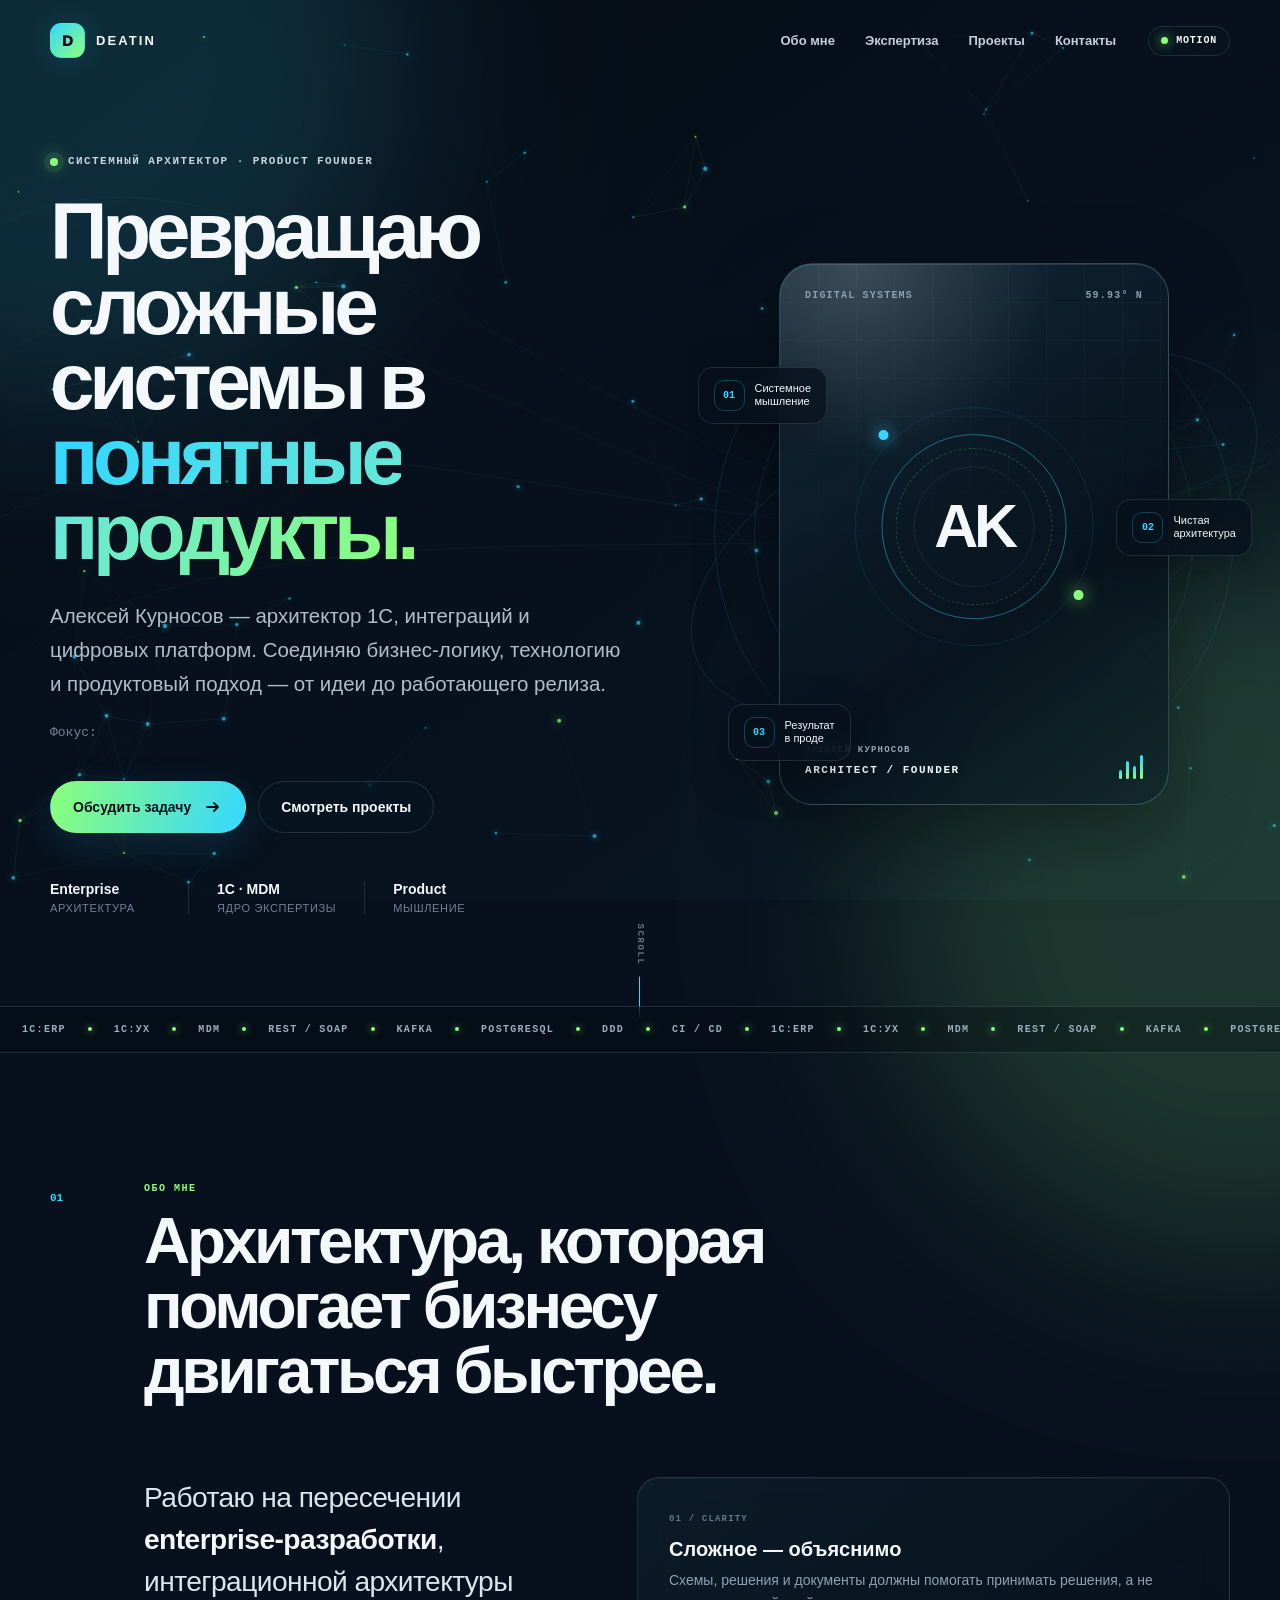
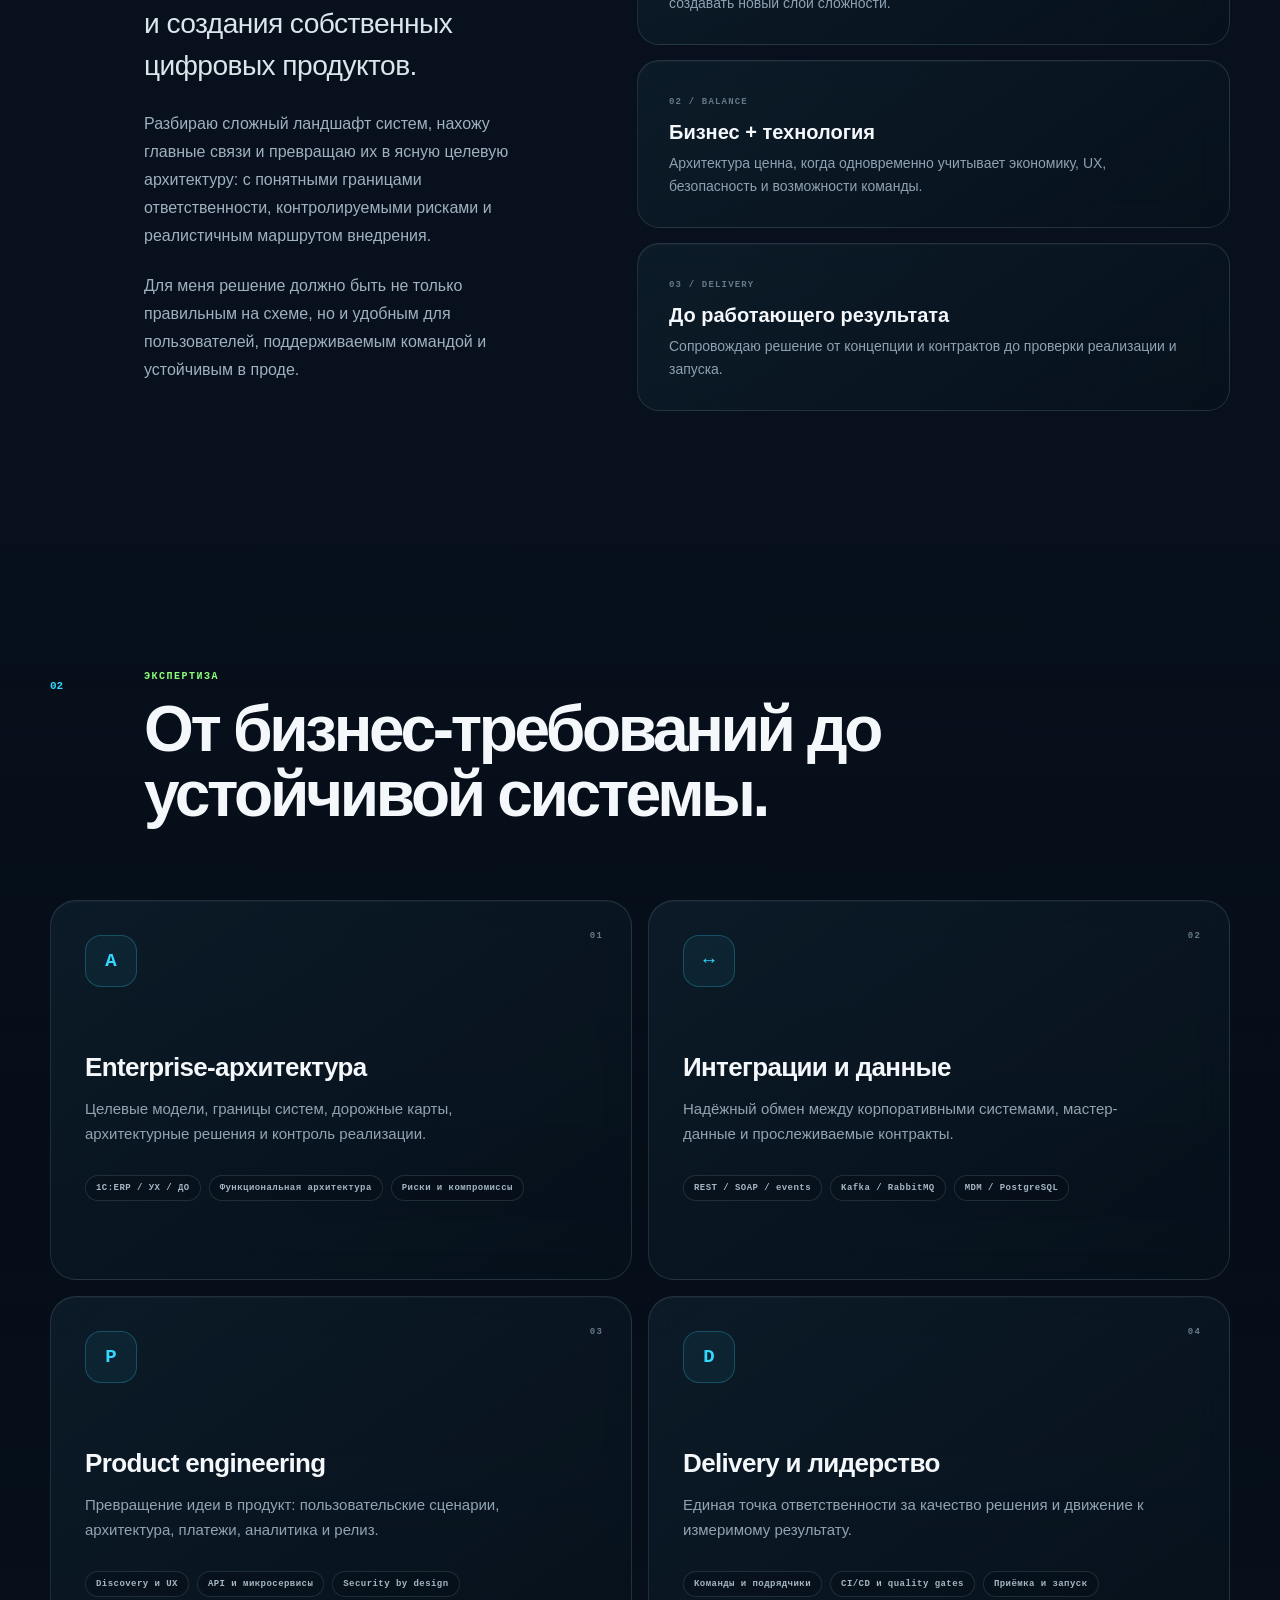
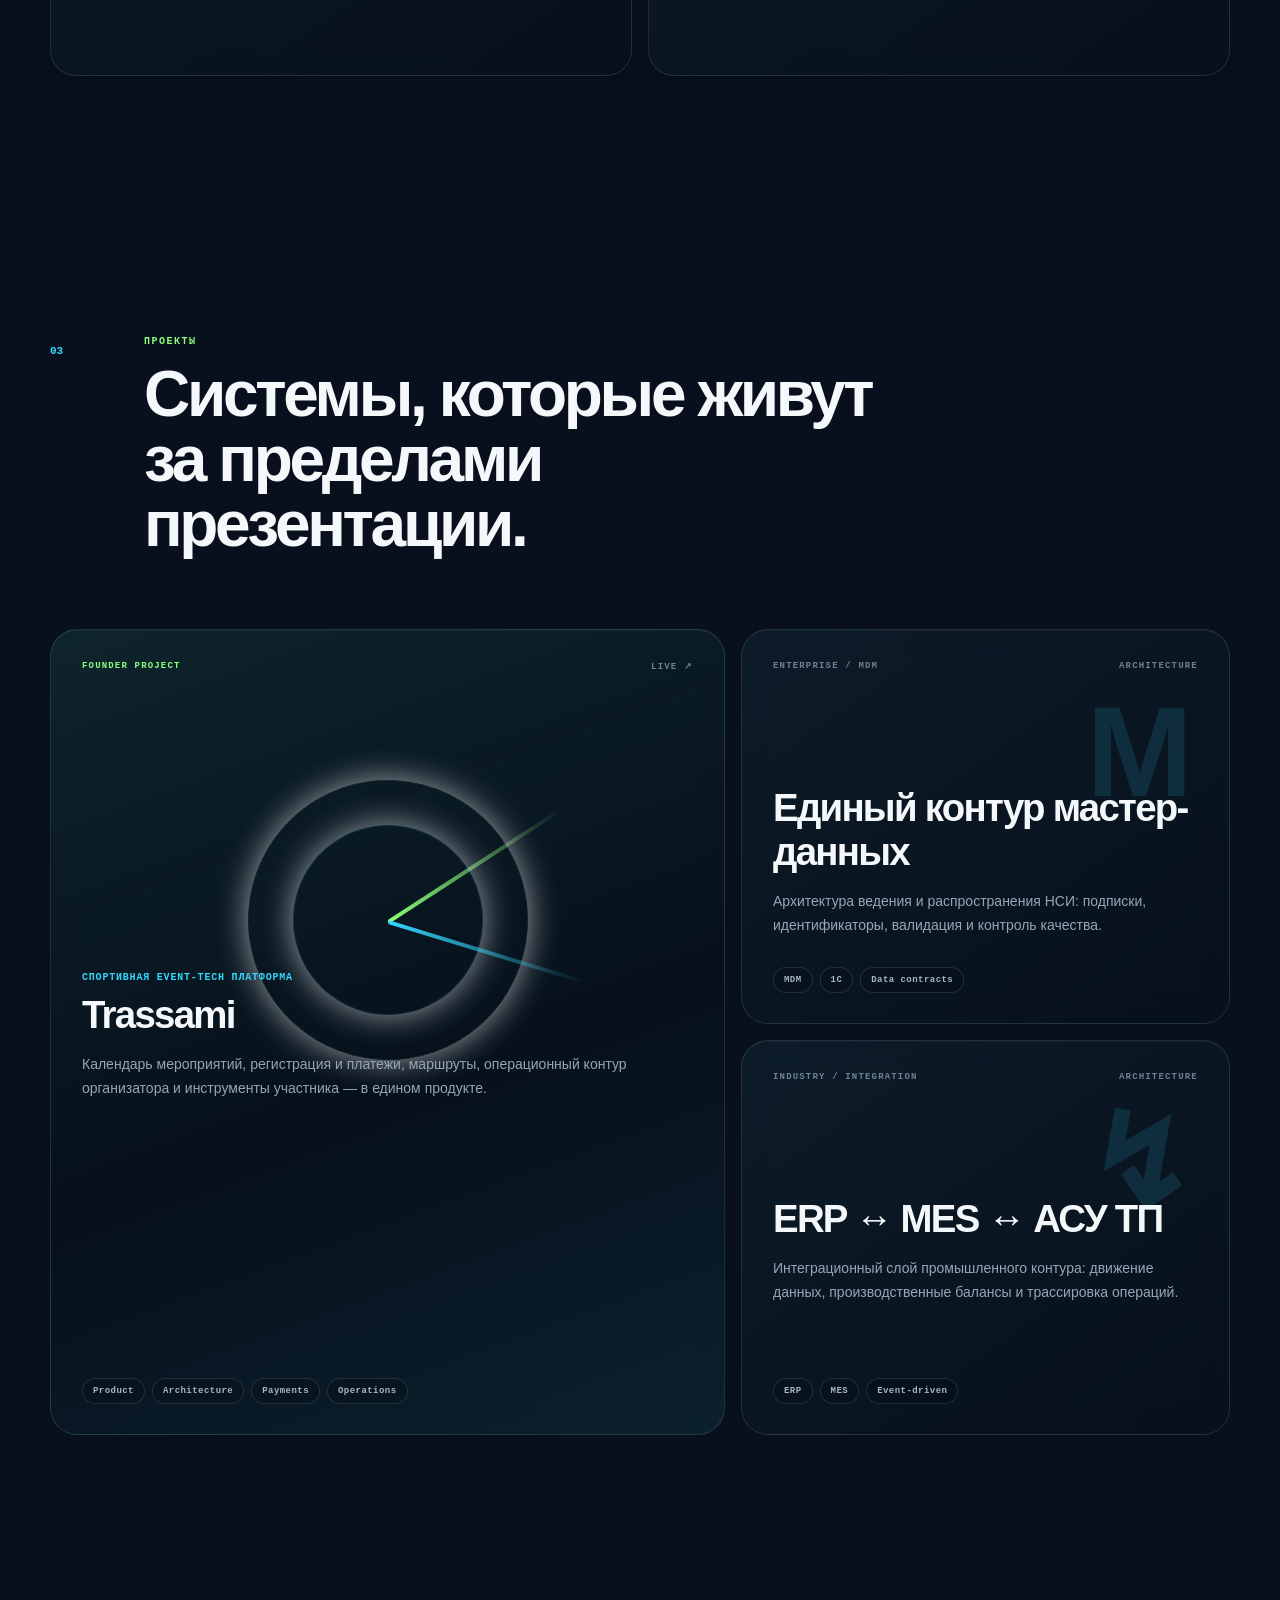
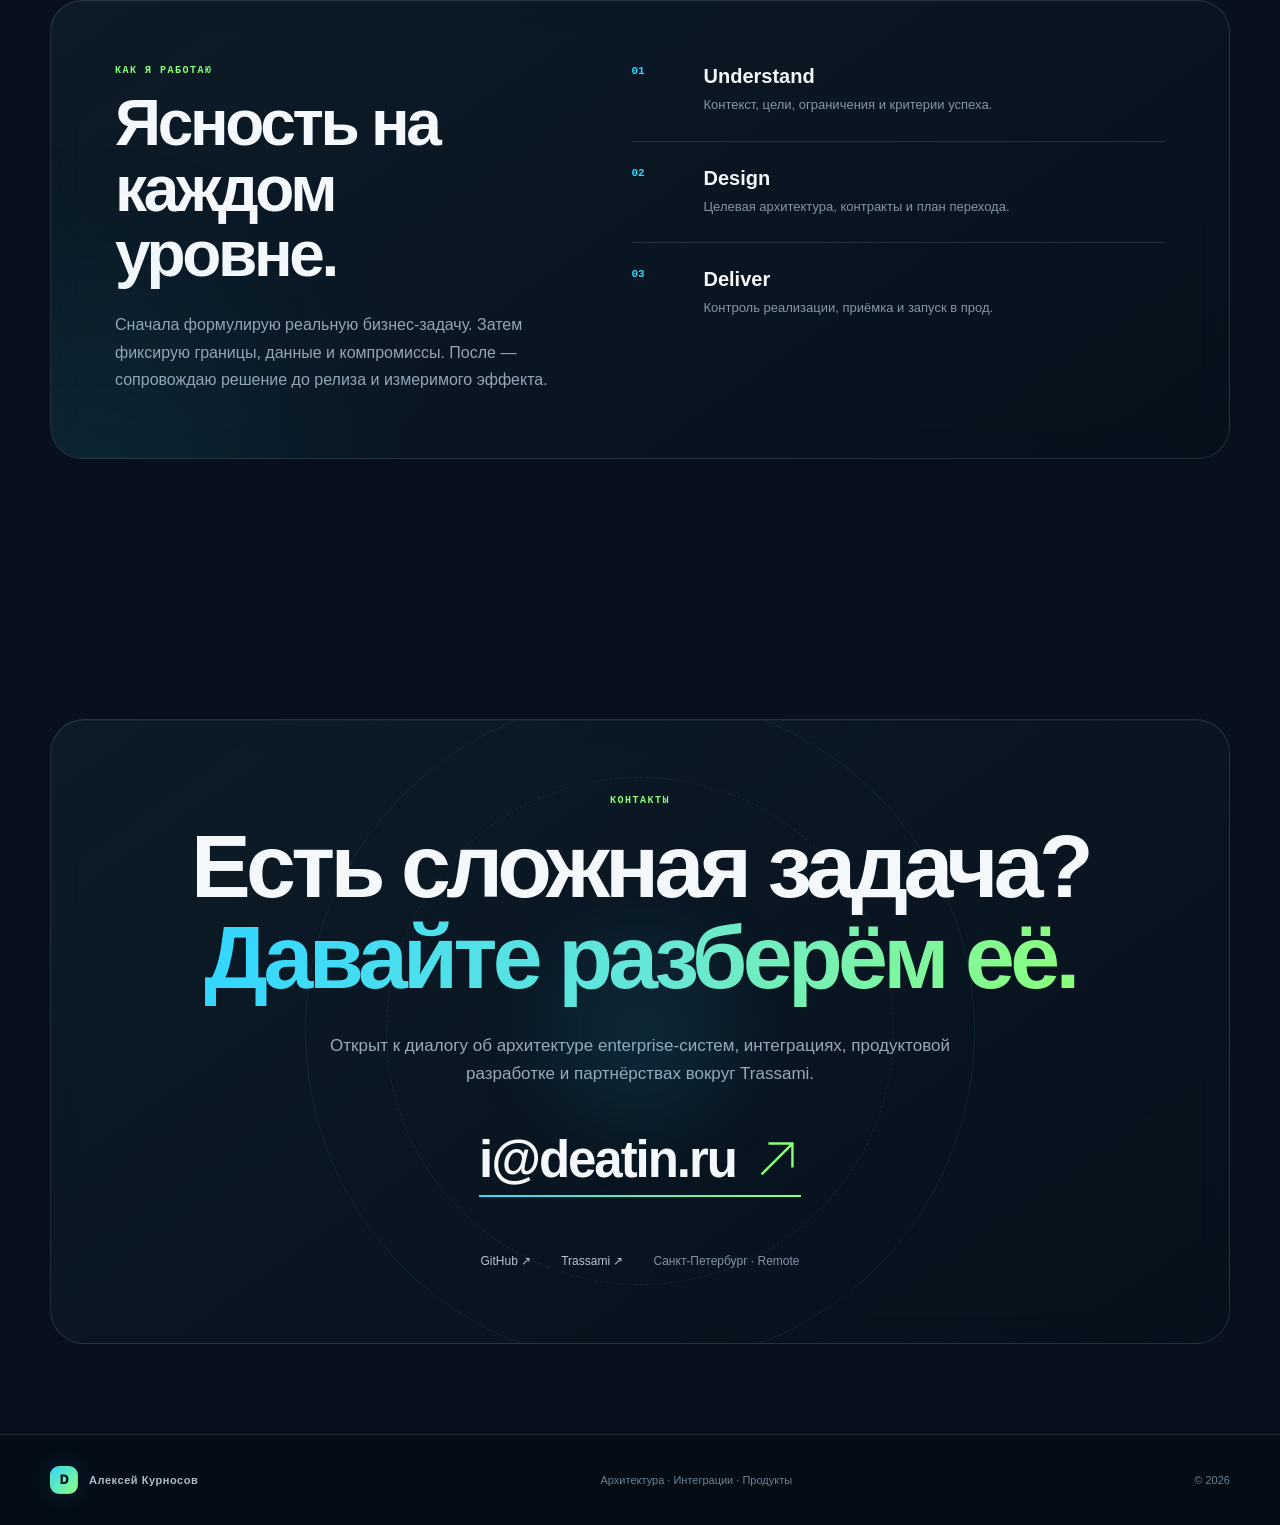
==== index.html @ 9f83833d "feat: launch animated neural portfolio site" ====
<!doctype html>
<html lang="ru">
<head>
  <meta charset="utf-8">
  <meta name="viewport" content="width=device-width,initial-scale=1,viewport-fit=cover">
  <meta name="theme-color" content="#07101c">
  <meta name="color-scheme" content="dark">
  <title>Алексей Курносов — архитектор цифровых продуктов</title>
  <meta name="description" content="Персональный сайт Алексея Курносова — архитектора 1С, интеграций и цифровых платформ, основателя Trassami.">
  <meta name="author" content="Алексей Курносов">
  <meta property="og:type" content="website">
  <meta property="og:locale" content="ru_RU">
  <meta property="og:title" content="Алексей Курносов — архитектор цифровых продуктов">
  <meta property="og:description" content="Проектирую enterprise-системы, интеграционные контуры и цифровые продукты.">
  <meta property="og:url" content="https://deatin.github.io/deatin/">
  <meta property="og:image" content="https://deatin.github.io/deatin/assets/og-card.svg">
  <meta name="twitter:card" content="summary_large_image">
  <meta name="twitter:title" content="Алексей Курносов — архитектор цифровых продуктов">
  <meta name="twitter:description" content="Архитектура · Интеграции · Продукты">
  <meta name="twitter:image" content="https://deatin.github.io/deatin/assets/og-card.svg">
  <link rel="canonical" href="https://deatin.github.io/deatin/">
  <link rel="icon" href="assets/favicon.svg" type="image/svg+xml">
  <link rel="manifest" href="site.webmanifest">
  <link rel="stylesheet" href="styles.css">
  <script src="script.js" defer></script>
</head>
<body>
  <a class="skip-link" href="#main">Перейти к содержимому</a>
  <canvas id="neural-canvas" aria-hidden="true"></canvas>
  <div class="aurora aurora-a" aria-hidden="true"></div>
  <div class="aurora aurora-b" aria-hidden="true"></div>
  <div class="noise" aria-hidden="true"></div>

  <header class="header" data-header>
    <div class="shell header-inner">
      <a class="logo" href="#top" aria-label="DEATIN — на главную">
        <span class="logo-mark">D</span><span>DEATIN</span>
      </a>
      <nav class="nav" data-nav aria-label="Основная навигация">
        <a href="#about">Обо мне</a>
        <a href="#expertise">Экспертиза</a>
        <a href="#projects">Проекты</a>
        <a href="#contact">Контакты</a>
      </nav>
      <div class="header-tools">
        <button class="motion-switch" type="button" data-motion aria-pressed="true" aria-label="Отключить анимацию">
          <i></i><span>motion</span>
        </button>
        <button class="menu" type="button" data-menu aria-expanded="false" aria-label="Открыть меню"><i></i><i></i></button>
      </div>
    </div>
  </header>

  <main id="main">
    <section class="hero" id="top">
      <div class="shell hero-grid">
        <div class="hero-copy">
          <p class="eyebrow reveal"><i></i>Системный архитектор · Product founder</p>
          <h1 class="reveal delay-1">Превращаю сложные системы в <span>понятные продукты.</span></h1>
          <p class="hero-text reveal delay-2">Алексей Курносов — архитектор 1С, интеграций и цифровых платформ. Соединяю бизнес-логику, технологию и продуктовый подход — от идеи до работающего релиза.</p>
          <p class="focus reveal delay-3"><span>Фокус:</span> <strong data-rotator>enterprise-архитектура</strong></p>
          <div class="hero-actions reveal delay-4">
            <a class="btn btn-primary magnetic" href="mailto:i@deatin.ru">Обсудить задачу <svg viewBox="0 0 20 20" aria-hidden="true"><path d="M4 10h11m-4-4 4 4-4 4"/></svg></a>
            <a class="btn btn-ghost" href="#projects">Смотреть проекты</a>
          </div>
          <dl class="hero-stats reveal delay-5">
            <div><dt>Enterprise</dt><dd>архитектура</dd></div>
            <div><dt>1С · MDM</dt><dd>ядро экспертизы</dd></div>
            <div><dt>Product</dt><dd>мышление</dd></div>
          </dl>
        </div>

        <div class="hero-art reveal delay-2" aria-label="Динамическая нейросетевая композиция">
          <div class="orbit orbit-one"></div><div class="orbit orbit-two"></div><div class="orbit orbit-three"></div>
          <div class="portrait-card tilt" data-tilt>
            <div class="card-shine"></div>
            <div class="card-top"><span>Digital systems</span><span>59.93° N</span></div>
            <div class="monogram"><i></i><b>AK</b></div>
            <div class="card-bottom"><div><small>Алексей Курносов</small><strong>ARCHITECT / FOUNDER</strong></div><div class="signal"><i></i><i></i><i></i><i></i></div></div>
          </div>
          <div class="chip chip-a"><b>01</b><span>Системное<br>мышление</span></div>
          <div class="chip chip-b"><b>02</b><span>Чистая<br>архитектура</span></div>
          <div class="chip chip-c"><b>03</b><span>Результат<br>в проде</span></div>
        </div>
      </div>
      <a class="scroll" href="#about" aria-label="Прокрутить вниз"><span>scroll</span><i></i></a>
    </section>

    <div class="marquee" aria-hidden="true"><div>
      <span>1С:ERP</span><i></i><span>1С:УХ</span><i></i><span>MDM</span><i></i><span>REST / SOAP</span><i></i><span>Kafka</span><i></i><span>PostgreSQL</span><i></i><span>DDD</span><i></i><span>CI / CD</span><i></i>
      <span>1С:ERP</span><i></i><span>1С:УХ</span><i></i><span>MDM</span><i></i><span>REST / SOAP</span><i></i><span>Kafka</span><i></i><span>PostgreSQL</span><i></i><span>DDD</span><i></i><span>CI / CD</span><i></i>
    </div></div>

    <section class="section" id="about">
      <div class="shell">
        <header class="section-head reveal"><span>01</span><div><p>Обо мне</p><h2>Архитектура, которая помогает бизнесу двигаться быстрее.</h2></div></header>
        <div class="about-grid">
          <div class="prose reveal">
            <p class="lead">Работаю на пересечении <strong>enterprise-разработки</strong>, интеграционной архитектуры и создания собственных цифровых продуктов.</p>
            <p>Разбираю сложный ландшафт систем, нахожу главные связи и превращаю их в ясную целевую архитектуру: с понятными границами ответственности, контролируемыми рисками и реалистичным маршрутом внедрения.</p>
            <p>Для меня решение должно быть не только правильным на схеме, но и удобным для пользователей, поддерживаемым командой и устойчивым в проде.</p>
          </div>
          <div class="principles">
            <article class="glass reveal tilt" data-tilt><span>01 / CLARITY</span><h3>Сложное — объяснимо</h3><p>Схемы, решения и документы должны помогать принимать решения, а не создавать новый слой сложности.</p></article>
            <article class="glass reveal delay-1 tilt" data-tilt><span>02 / BALANCE</span><h3>Бизнес + технология</h3><p>Архитектура ценна, когда одновременно учитывает экономику, UX, безопасность и возможности команды.</p></article>
            <article class="glass reveal delay-2 tilt" data-tilt><span>03 / DELIVERY</span><h3>До работающего результата</h3><p>Сопровождаю решение от концепции и контрактов до проверки реализации и запуска.</p></article>
          </div>
        </div>
      </div>
    </section>

    <section class="section expertise" id="expertise">
      <div class="shell">
        <header class="section-head reveal"><span>02</span><div><p>Экспертиза</p><h2>От бизнес-требований до устойчивой системы.</h2></div></header>
        <div class="expert-grid">
          <article class="expert-card reveal tilt" data-tilt><div class="expert-icon">A</div><span>01</span><h3>Enterprise-архитектура</h3><p>Целевые модели, границы систем, дорожные карты, архитектурные решения и контроль реализации.</p><ul><li>1С:ERP / УХ / ДО</li><li>Функциональная архитектура</li><li>Риски и компромиссы</li></ul></article>
          <article class="expert-card reveal delay-1 tilt" data-tilt><div class="expert-icon">↔</div><span>02</span><h3>Интеграции и данные</h3><p>Надёжный обмен между корпоративными системами, мастер-данные и прослеживаемые контракты.</p><ul><li>REST / SOAP / events</li><li>Kafka / RabbitMQ</li><li>MDM / PostgreSQL</li></ul></article>
          <article class="expert-card reveal delay-2 tilt" data-tilt><div class="expert-icon">P</div><span>03</span><h3>Product engineering</h3><p>Превращение идеи в продукт: пользовательские сценарии, архитектура, платежи, аналитика и релиз.</p><ul><li>Discovery и UX</li><li>API и микросервисы</li><li>Security by design</li></ul></article>
          <article class="expert-card reveal delay-3 tilt" data-tilt><div class="expert-icon">D</div><span>04</span><h3>Delivery и лидерство</h3><p>Единая точка ответственности за качество решения и движение к измеримому результату.</p><ul><li>Команды и подрядчики</li><li>CI/CD и quality gates</li><li>Приёмка и запуск</li></ul></article>
        </div>
      </div>
    </section>

    <section class="section" id="projects">
      <div class="shell">
        <header class="section-head reveal"><span>03</span><div><p>Проекты</p><h2>Системы, которые живут за пределами презентации.</h2></div></header>
        <div class="projects-grid">
          <a class="project project-main reveal tilt" data-tilt href="https://trassami.ru/" target="_blank" rel="noopener noreferrer">
            <div class="project-meta"><span>FOUNDER PROJECT</span><span>LIVE ↗</span></div>
            <div class="trassami-mark"><i></i><i></i></div>
            <div class="project-copy"><p>Спортивная event-tech платформа</p><h3>Trassami</h3><p>Календарь мероприятий, регистрация и платежи, маршруты, операционный контур организатора и инструменты участника — в едином продукте.</p></div>
            <div class="tags"><span>Product</span><span>Architecture</span><span>Payments</span><span>Operations</span></div>
          </a>
          <article class="project reveal delay-1 tilt" data-tilt>
            <div class="project-meta"><span>ENTERPRISE / MDM</span><span>ARCHITECTURE</span></div>
            <div class="project-letter">M</div>
            <div class="project-copy"><h3>Единый контур мастер-данных</h3><p>Архитектура ведения и распространения НСИ: подписки, идентификаторы, валидация и контроль качества.</p></div>
            <div class="tags"><span>MDM</span><span>1С</span><span>Data contracts</span></div>
          </article>
          <article class="project reveal delay-2 tilt" data-tilt>
            <div class="project-meta"><span>INDUSTRY / INTEGRATION</span><span>ARCHITECTURE</span></div>
            <div class="project-letter">↯</div>
            <div class="project-copy"><h3>ERP ↔ MES ↔ АСУ ТП</h3><p>Интеграционный слой промышленного контура: движение данных, производственные балансы и трассировка операций.</p></div>
            <div class="tags"><span>ERP</span><span>MES</span><span>Event-driven</span></div>
          </article>
        </div>
      </div>
    </section>

    <section class="section process">
      <div class="shell process-panel reveal">
        <div><p class="mini-title">Как я работаю</p><h2>Ясность на каждом уровне.</h2><p>Сначала формулирую реальную бизнес-задачу. Затем фиксирую границы, данные и компромиссы. После — сопровождаю решение до релиза и измеримого эффекта.</p></div>
        <ol>
          <li><span>01</span><div><strong>Understand</strong><p>Контекст, цели, ограничения и критерии успеха.</p></div></li>
          <li><span>02</span><div><strong>Design</strong><p>Целевая архитектура, контракты и план перехода.</p></div></li>
          <li><span>03</span><div><strong>Deliver</strong><p>Контроль реализации, приёмка и запуск в прод.</p></div></li>
        </ol>
      </div>
    </section>

    <section class="section contact" id="contact">
      <div class="shell contact-panel reveal">
        <div class="contact-orb"></div>
        <p class="mini-title">Контакты</p>
        <h2>Есть сложная задача?<br><span>Давайте разберём её.</span></h2>
        <p>Открыт к диалогу об архитектуре enterprise-систем, интеграциях, продуктовой разработке и партнёрствах вокруг Trassami.</p>
        <a class="email magnetic" href="mailto:i@deatin.ru">i@deatin.ru <svg viewBox="0 0 28 28" aria-hidden="true"><path d="M5 23 23 5M9 5h14v14"/></svg></a>
        <div class="contact-links"><a href="https://github.com/DEATIN" target="_blank" rel="noopener noreferrer">GitHub ↗</a><a href="https://trassami.ru/" target="_blank" rel="noopener noreferrer">Trassami ↗</a><span>Санкт-Петербург · Remote</span></div>
      </div>
    </section>
  </main>

  <footer><div class="shell footer-inner"><a class="logo" href="#top"><span class="logo-mark">D</span><span>Алексей Курносов</span></a><p>Архитектура · Интеграции · Продукты</p><p>© <span data-year></span></p></div></footer>
  <noscript><div class="noscript">Сайт доступен без JavaScript, но генеративный фон и интерактивные эффекты отключены.</div></noscript>
</body>
</html>
---- styles.css ----
@charset "UTF-8";

:root{
  --bg:#07101c;
  --bg-deep:#040a11;
  --surface:rgba(13,27,39,.72);
  --surface-strong:rgba(13,27,39,.9);
  --line:rgba(196,235,245,.13);
  --line-strong:rgba(196,235,245,.23);
  --text:#f5f8fb;
  --muted:#9aaabd;
  --cyan:#35d7ff;
  --green:#8cff7a;
  --header-h:82px;
  --radius:28px;
  --shadow:0 28px 80px rgba(0,0,0,.36);
  --ease:cubic-bezier(.2,.75,.25,1);
}

*{box-sizing:border-box}
html{scroll-behavior:smooth;scroll-padding-top:100px}
body{
  margin:0;
  min-width:320px;
  overflow-x:hidden;
  color:var(--text);
  background:var(--bg);
  font-family:Inter,Manrope,"Segoe UI",Roboto,Helvetica,Arial,sans-serif;
  -webkit-font-smoothing:antialiased;
  text-rendering:optimizeLegibility;
}
a{color:inherit}
button,input,textarea{font:inherit}
button{color:inherit}
::selection{color:var(--bg);background:var(--green)}
.shell{width:min(1180px,calc(100% - 48px));margin-inline:auto}
.skip-link{position:fixed;z-index:1000;left:16px;top:12px;padding:12px 16px;border-radius:12px;color:var(--bg);background:var(--green);font-weight:800;text-decoration:none;transform:translateY(-150%);transition:transform .2s}
.skip-link:focus{transform:none}

#neural-canvas{position:fixed;inset:0;z-index:-5;width:100%;height:100%;pointer-events:none;background:linear-gradient(145deg,#040a11 0%,#07101c 46%,#091723 100%)}
.aurora{position:fixed;z-index:-4;width:56vw;height:56vw;border-radius:50%;filter:blur(92px);opacity:.16;pointer-events:none;mix-blend-mode:screen;animation:aurora 14s var(--ease) infinite alternate}
.aurora-a{left:-24vw;top:-24vw;background:var(--cyan)}
.aurora-b{right:-25vw;bottom:-28vw;background:var(--green);animation-delay:-6s}
.noise{position:fixed;inset:0;z-index:-3;pointer-events:none;opacity:.035;background-image:repeating-linear-gradient(0deg,transparent 0 2px,rgba(255,255,255,.25) 3px),repeating-linear-gradient(90deg,transparent 0 4px,rgba(255,255,255,.12) 5px);background-size:7px 7px;mix-blend-mode:overlay}

.header{position:fixed;z-index:100;inset:0 0 auto;height:var(--header-h);border-bottom:1px solid transparent;transition:background .35s,border-color .35s,backdrop-filter .35s}
.header.scrolled{background:rgba(4,10,17,.76);border-color:var(--line);backdrop-filter:blur(18px)}
.header-inner{height:100%;display:flex;align-items:center;justify-content:space-between;gap:32px}
.logo{display:inline-flex;align-items:center;gap:11px;font-size:13px;font-weight:850;letter-spacing:.16em;text-decoration:none}
.logo-mark{display:grid;width:35px;height:35px;border:1px solid rgba(53,215,255,.38);border-radius:11px;place-items:center;color:var(--bg);background:linear-gradient(135deg,var(--cyan),var(--green));font-size:15px;font-weight:950;letter-spacing:0;box-shadow:0 0 30px rgba(53,215,255,.15)}
.nav{display:flex;align-items:center;gap:30px;margin-left:auto}
.nav a{position:relative;color:#c3cfdb;font-size:13px;font-weight:650;text-decoration:none;transition:color .25s}
.nav a::after{content:"";position:absolute;left:0;right:100%;bottom:-8px;height:1px;background:linear-gradient(90deg,var(--cyan),var(--green));transition:right .3s var(--ease)}
.nav a:hover,.nav a:focus-visible{color:var(--text)}
.nav a:hover::after,.nav a:focus-visible::after{right:0}
.header-tools{display:flex;align-items:center;gap:12px}
.motion-switch{display:flex;align-items:center;gap:8px;padding:9px 12px;border:1px solid var(--line);border-radius:999px;background:rgba(9,21,31,.55);cursor:pointer;font:600 10px/1 ui-monospace,SFMono-Regular,Consolas,monospace;letter-spacing:.08em;text-transform:uppercase;transition:border-color .25s,background .25s}
.motion-switch i{width:7px;height:7px;border-radius:50%;background:var(--green);box-shadow:0 0 12px var(--green);transition:.25s}
.motion-switch[aria-pressed="false"] i{background:#687788;box-shadow:none}
.motion-switch:hover{border-color:var(--line-strong);background:rgba(16,34,47,.8)}
.menu{display:none;width:42px;height:42px;padding:0;border:1px solid var(--line);border-radius:13px;background:rgba(9,21,31,.55);cursor:pointer}
.menu i{display:block;width:17px;height:1px;margin:5px auto;background:var(--text);transition:transform .25s,opacity .25s}
.menu[aria-expanded="true"] i:first-child{transform:translateY(3px) rotate(45deg)}
.menu[aria-expanded="true"] i:last-child{transform:translateY(-3px) rotate(-45deg)}

.hero{position:relative;display:grid;min-height:100svh;padding:calc(var(--header-h) + 72px) 0 92px;align-items:center}
.hero-grid{display:grid;grid-template-columns:minmax(0,1.06fr) minmax(390px,.94fr);gap:clamp(44px,7vw,110px);align-items:center}
.eyebrow,.mini-title{display:flex;align-items:center;gap:10px;margin:0 0 24px;color:#c8d5df;font:700 11px/1.4 ui-monospace,SFMono-Regular,Consolas,monospace;letter-spacing:.13em;text-transform:uppercase}
.eyebrow i{width:8px;height:8px;border-radius:50%;background:var(--green);box-shadow:0 0 0 6px rgba(140,255,122,.08),0 0 18px var(--green);animation:pulse 2.4s ease-in-out infinite}
.hero h1{max-width:790px;margin:0;font-size:clamp(52px,6.25vw,92px);font-weight:850;line-height:.94;letter-spacing:-.065em}
.hero h1 span,.contact h2 span{color:transparent;background:linear-gradient(105deg,var(--cyan) 5%,#69e8d5 52%,var(--green));background-clip:text;-webkit-background-clip:text}
.hero-text{max-width:690px;margin:30px 0 0;color:#afbdc9;font-size:clamp(17px,1.6vw,21px);line-height:1.65}
.focus{display:flex;gap:8px;min-height:24px;margin:22px 0 0;color:var(--green);font:700 13px/1.6 ui-monospace,SFMono-Regular,Consolas,monospace}
.focus span{color:#718293;font-weight:500}
.hero-actions{display:flex;flex-wrap:wrap;gap:12px;margin-top:34px}
.btn{display:inline-flex;min-height:52px;padding:0 22px;border:1px solid transparent;border-radius:999px;align-items:center;justify-content:center;gap:12px;font-size:14px;font-weight:800;text-decoration:none;transition:transform .25s var(--ease),box-shadow .25s,border-color .25s,background .25s}
.btn svg{width:20px;fill:none;stroke:currentColor;stroke-width:1.8;stroke-linecap:round;stroke-linejoin:round}
.btn-primary{color:var(--bg);background:linear-gradient(105deg,var(--green),var(--cyan));box-shadow:0 12px 38px rgba(53,215,255,.13)}
.btn-primary:hover{box-shadow:0 16px 50px rgba(53,215,255,.24);transform:translateY(-2px)}
.btn-ghost{border-color:var(--line);background:rgba(10,23,34,.45);backdrop-filter:blur(12px)}
.btn-ghost:hover{border-color:var(--line-strong);background:rgba(18,38,51,.72);transform:translateY(-2px)}
.hero-stats{display:flex;gap:0;margin:48px 0 0;padding:0}
.hero-stats div{min-width:138px;padding-right:28px}
.hero-stats div+div{padding-left:28px;border-left:1px solid var(--line)}
.hero-stats dt{font-size:14px;font-weight:800}
.hero-stats dd{margin:5px 0 0;color:#718293;font-size:11px;letter-spacing:.06em;text-transform:uppercase}

.hero-art{position:relative;min-height:570px;display:grid;place-items:center;perspective:1100px}
.portrait-card{position:relative;z-index:5;width:min(390px,82vw);aspect-ratio:.72;padding:25px;border:1px solid rgba(185,235,245,.21);border-radius:34px;overflow:hidden;background:linear-gradient(145deg,rgba(21,45,60,.82),rgba(7,17,28,.83) 64%,rgba(15,37,43,.82));box-shadow:var(--shadow),inset 0 1px rgba(255,255,255,.08);backdrop-filter:blur(17px);transform-style:preserve-3d}
.portrait-card::before{content:"";position:absolute;inset:-1px;border-radius:inherit;background:linear-gradient(130deg,rgba(53,215,255,.34),transparent 27%,transparent 69%,rgba(140,255,122,.25));mask:linear-gradient(#000 0 0) content-box,linear-gradient(#000 0 0);mask-composite:exclude;padding:1px;pointer-events:none}
.portrait-card::after{content:"";position:absolute;inset:0;background:linear-gradient(rgba(255,255,255,.03) 1px,transparent 1px),linear-gradient(90deg,rgba(255,255,255,.03) 1px,transparent 1px);background-size:38px 38px;mask-image:linear-gradient(to bottom,black,transparent 74%);pointer-events:none}
.card-shine{position:absolute;z-index:1;inset:-50%;background:radial-gradient(circle at var(--shine-x,35%) var(--shine-y,25%),rgba(255,255,255,.18),transparent 21%);pointer-events:none}
.card-top,.card-bottom{position:relative;z-index:2;display:flex;justify-content:space-between;align-items:flex-start;color:#8ea0b1;font:600 10px/1.4 ui-monospace,SFMono-Regular,Consolas,monospace;letter-spacing:.12em;text-transform:uppercase;transform:translateZ(24px)}
.monogram{position:absolute;z-index:3;inset:50% auto auto 50%;width:185px;height:185px;display:grid;border:1px solid rgba(53,215,255,.44);border-radius:50%;place-items:center;transform:translate(-50%,-54%) translateZ(55px)}
.monogram::before,.monogram::after{content:"";position:absolute;border-radius:50%}
.monogram::before{inset:13px;border:1px dashed rgba(140,255,122,.23);animation:spin 18s linear infinite}
.monogram::after{inset:31px;border:1px solid rgba(255,255,255,.08)}
.monogram i{position:absolute;inset:-28px;border:1px solid rgba(53,215,255,.11);border-radius:50%;animation:spin 23s linear infinite reverse}
.monogram i::before,.monogram i::after{content:"";position:absolute;width:10px;height:10px;border-radius:50%}
.monogram i::before{left:23px;top:22px;background:var(--cyan);box-shadow:0 0 16px var(--cyan)}
.monogram i::after{right:9px;bottom:45px;background:var(--green);box-shadow:0 0 18px var(--green)}
.monogram b{font-size:61px;letter-spacing:-.07em}
.card-bottom{position:absolute;left:25px;right:25px;bottom:25px;align-items:flex-end}
.card-bottom small{display:block;margin-bottom:7px;color:#9aabba;font-size:9px}
.card-bottom strong{color:var(--text);font-size:11px;letter-spacing:.14em}
.signal{height:28px;display:flex;align-items:flex-end;gap:4px}
.signal i{display:block;width:3px;border-radius:99px;background:linear-gradient(var(--cyan),var(--green));animation:signal 1.4s ease-in-out infinite alternate}
.signal i:nth-child(1){height:9px}.signal i:nth-child(2){height:18px;animation-delay:-.4s}.signal i:nth-child(3){height:13px;animation-delay:-.9s}.signal i:nth-child(4){height:24px;animation-delay:-.2s}
.orbit{position:absolute;border:1px solid rgba(104,225,245,.11);border-radius:50%;animation:spin 28s linear infinite;pointer-events:none}
.orbit::after{content:"";position:absolute;width:7px;height:7px;border-radius:50%;background:var(--cyan);box-shadow:0 0 16px var(--cyan)}
.orbit-one{width:520px;height:520px}.orbit-one::after{left:35px;top:115px}
.orbit-two{width:440px;height:440px;animation-direction:reverse;animation-duration:20s}.orbit-two::after{right:38px;bottom:94px;background:var(--green);box-shadow:0 0 16px var(--green)}
.orbit-three{width:610px;height:290px;transform:rotate(-25deg);animation-duration:35s}.orbit-three::after{right:82px;top:18px}
.chip{position:absolute;z-index:7;display:flex;padding:12px 15px;border:1px solid var(--line);border-radius:15px;align-items:center;gap:10px;background:rgba(7,17,28,.74);box-shadow:0 16px 45px rgba(0,0,0,.23);backdrop-filter:blur(14px);font-size:11px;line-height:1.25;animation:float 5s ease-in-out infinite}
.chip b{display:grid;width:31px;height:31px;border:1px solid rgba(53,215,255,.25);border-radius:10px;place-items:center;color:var(--cyan);font:700 10px ui-monospace,SFMono-Regular,Consolas,monospace}
.chip-a{left:-20px;top:118px}.chip-b{right:-22px;top:250px;animation-delay:-1.8s}.chip-c{left:10px;bottom:58px;animation-delay:-3.1s}
.scroll{position:absolute;left:50%;bottom:30px;display:flex;align-items:center;gap:11px;color:#657787;font:600 9px ui-monospace,SFMono-Regular,Consolas,monospace;letter-spacing:.18em;text-decoration:none;text-transform:uppercase;transform:translateX(-50%) rotate(90deg);transform-origin:center}
.scroll i{position:relative;width:42px;height:1px;background:var(--line-strong);overflow:hidden}
.scroll i::after{content:"";position:absolute;inset:0;background:var(--cyan);animation:scrollLine 2s ease-in-out infinite}

.marquee{overflow:hidden;border-block:1px solid var(--line);background:rgba(4,10,17,.32);backdrop-filter:blur(10px)}
.marquee>div{display:flex;width:max-content;align-items:center;padding:17px 0;animation:marquee 28s linear infinite}
.marquee span{padding:0 22px;color:#9caebe;font:600 10px ui-monospace,SFMono-Regular,Consolas,monospace;letter-spacing:.13em;text-transform:uppercase}
.marquee i{width:4px;height:4px;border-radius:50%;background:var(--green);box-shadow:0 0 9px var(--green)}

.section{padding:130px 0}
.section-head{display:grid;grid-template-columns:70px minmax(0,790px);gap:24px;margin-bottom:72px;align-items:start}
.section-head>span{padding-top:9px;color:var(--cyan);font:700 11px ui-monospace,SFMono-Regular,Consolas,monospace}
.section-head p,.mini-title{margin:0 0 15px;color:var(--green);font:700 10px ui-monospace,SFMono-Regular,Consolas,monospace;letter-spacing:.15em;text-transform:uppercase}
.section-head h2,.process h2,.contact h2{margin:0;font-size:clamp(38px,5vw,70px);font-weight:800;line-height:1.02;letter-spacing:-.052em}
.about-grid{display:grid;grid-template-columns:minmax(0,.9fr) minmax(420px,1.1fr);gap:clamp(48px,8vw,110px);align-items:start}
.prose{padding-left:94px}
.prose p{margin:0 0 22px;color:#9fb0bf;font-size:16px;line-height:1.75}
.prose .lead{color:#dbe5ec;font-size:clamp(21px,2.2vw,29px);line-height:1.5;letter-spacing:-.02em}
.prose strong{color:var(--text)}
.principles{display:grid;gap:15px}
.glass,.expert-card,.project,.process-panel,.contact-panel{position:relative;border:1px solid var(--line);background:linear-gradient(145deg,rgba(15,33,46,.7),rgba(7,17,28,.61));box-shadow:inset 0 1px rgba(255,255,255,.035);backdrop-filter:blur(16px)}
.glass{padding:29px 31px;border-radius:22px;overflow:hidden}
.glass::after,.expert-card::after{content:"";position:absolute;inset:auto -20% -80% 45%;height:170%;background:radial-gradient(circle,rgba(53,215,255,.1),transparent 62%);opacity:0;transition:opacity .4s}
.glass:hover::after,.expert-card:hover::after{opacity:1}
.glass>span,.expert-card>span{color:#667988;font:600 9px ui-monospace,SFMono-Regular,Consolas,monospace;letter-spacing:.13em}
.glass h3{margin:13px 0 8px;font-size:20px}
.glass p{margin:0;color:#8fa1b2;font-size:14px;line-height:1.65}

.expertise{position:relative;background:linear-gradient(180deg,transparent,rgba(4,10,17,.34),transparent)}
.expert-grid{display:grid;grid-template-columns:repeat(2,minmax(0,1fr));gap:16px}
.expert-card{min-height:380px;padding:34px;border-radius:26px;overflow:hidden;transition:border-color .3s,background .3s,transform .25s}
.expert-card:hover{border-color:rgba(53,215,255,.27);background:linear-gradient(145deg,rgba(20,44,58,.83),rgba(7,17,28,.7))}
.expert-card>span{position:absolute;right:28px;top:30px}
.expert-icon{display:grid;width:52px;height:52px;margin-bottom:65px;border:1px solid rgba(53,215,255,.25);border-radius:16px;place-items:center;color:var(--cyan);background:rgba(53,215,255,.055);font:700 19px ui-monospace,SFMono-Regular,Consolas,monospace}
.expert-card h3{margin:0 0 14px;font-size:26px;letter-spacing:-.025em}
.expert-card>p{max-width:470px;margin:0;color:#92a3b2;font-size:15px;line-height:1.65}
.expert-card ul{display:flex;flex-wrap:wrap;gap:8px;margin:28px 0 0;padding:0;list-style:none}
.expert-card li,.tags span{padding:7px 10px;border:1px solid var(--line);border-radius:999px;color:#a6b6c3;background:rgba(4,10,17,.25);font:600 9px ui-monospace,SFMono-Regular,Consolas,monospace;letter-spacing:.05em}

.projects-grid{display:grid;grid-template-columns:1.16fr .84fr;gap:16px}
.project{min-height:395px;padding:31px;border-radius:27px;overflow:hidden;text-decoration:none;transition:border-color .3s,background .3s,transform .25s}
.project:hover{border-color:rgba(140,255,122,.27);background:linear-gradient(145deg,rgba(18,43,50,.82),rgba(7,17,28,.7))}
.project-main{grid-row:span 2;min-height:806px;background:linear-gradient(160deg,rgba(17,42,49,.79),rgba(7,17,28,.72) 56%,rgba(14,38,52,.75))}
.project-meta{position:relative;z-index:2;display:flex;justify-content:space-between;color:#6f8190;font:600 9px ui-monospace,SFMono-Regular,Consolas,monospace;letter-spacing:.13em}
.project-main .project-meta span:first-child{color:var(--green)}
.project-copy{position:relative;z-index:2;margin-top:115px}
.project-main .project-copy{margin-top:300px}
.project-copy>p:first-child{margin:0 0 10px;color:var(--cyan);font:600 10px ui-monospace,SFMono-Regular,Consolas,monospace;letter-spacing:.08em;text-transform:uppercase}
.project h3{margin:0 0 16px;font-size:clamp(27px,3vw,46px);letter-spacing:-.045em}
.project-copy>p:last-child{max-width:580px;margin:0;color:#95a7b6;font-size:14px;line-height:1.68}
.tags{position:absolute;z-index:3;left:31px;right:31px;bottom:30px;display:flex;flex-wrap:wrap;gap:7px}
.project-letter{position:absolute;right:36px;top:58px;color:rgba(53,215,255,.13);font-size:128px;font-weight:900;line-height:1}
.trassami-mark{position:absolute;left:50%;top:210px;width:250px;height:160px;transform:translateX(-50%) rotate(-8deg)}
.trassami-mark::before,.trassami-mark::after,.trassami-mark i{content:"";position:absolute;left:50%;top:50%;border-radius:999px;transform-origin:left center}
.trassami-mark::before{width:205px;height:4px;background:linear-gradient(90deg,var(--green),transparent);transform:rotate(-25deg)}
.trassami-mark::after{width:205px;height:4px;background:linear-gradient(90deg,var(--cyan),transparent);transform:rotate(25deg)}
.trassami-mark i{width:12px;height:12px;margin:-4px 0 0 -4px;background:var(--text);box-shadow:0 0 32px rgba(255,255,255,.6)}
.trassami-mark i:first-child{width:190px;height:190px;margin:-95px 0 0 -95px;border:1px solid rgba(53,215,255,.12);background:transparent;animation:spin 17s linear infinite}
.trassami-mark i:last-child{width:280px;height:280px;margin:-140px 0 0 -140px;border:1px dashed rgba(140,255,122,.08);background:transparent;animation:spin 27s linear infinite reverse}

.process{padding-top:35px}
.process-panel{display:grid;grid-template-columns:.9fr 1.1fr;gap:80px;padding:64px;border-radius:32px;overflow:hidden}
.process-panel::before{content:"";position:absolute;width:420px;height:420px;left:-180px;bottom:-260px;border-radius:50%;background:var(--cyan);filter:blur(110px);opacity:.08}
.process-panel>div>p:last-child{max-width:510px;margin:24px 0 0;color:#94a6b5;line-height:1.72}
.process ol{margin:0;padding:0;list-style:none}
.process li{display:grid;grid-template-columns:52px 1fr;gap:20px;padding:25px 0;border-bottom:1px solid var(--line)}
.process li:first-child{padding-top:0}.process li:last-child{padding-bottom:0;border:0}
.process li>span{color:var(--cyan);font:700 11px ui-monospace,SFMono-Regular,Consolas,monospace}
.process strong{font-size:20px}
.process li p{margin:7px 0 0;color:#8496a6;font-size:13px;line-height:1.55}

.contact{padding-bottom:90px}
.contact-panel{padding:75px;border-radius:34px;overflow:hidden;text-align:center}
.contact-panel>p:not(.mini-title){max-width:690px;margin:28px auto 0;color:#98a9b8;font-size:17px;line-height:1.65}
.contact .mini-title{justify-content:center}
.contact h2{font-size:clamp(46px,7vw,92px)}
.contact-orb{position:absolute;left:50%;top:50%;width:670px;height:670px;border:1px solid rgba(53,215,255,.08);border-radius:50%;transform:translate(-50%,-50%);pointer-events:none}
.contact-orb::before,.contact-orb::after{content:"";position:absolute;border-radius:50%}
.contact-orb::before{inset:80px;border:1px dashed rgba(140,255,122,.08);animation:spin 30s linear infinite}
.contact-orb::after{inset:180px;background:radial-gradient(circle,rgba(53,215,255,.11),transparent 66%);filter:blur(25px)}
.email{position:relative;z-index:2;display:inline-flex;margin-top:42px;align-items:center;gap:17px;font-size:clamp(25px,4vw,51px);font-weight:750;letter-spacing:-.04em;text-decoration:none}
.email::after{content:"";position:absolute;left:0;right:0;bottom:-8px;height:2px;background:linear-gradient(90deg,var(--cyan),var(--green));transform-origin:left;transition:transform .3s}
.email:hover::after{transform:scaleX(.45)}
.email svg{width:clamp(30px,4vw,48px);fill:none;stroke:var(--green);stroke-width:1.4}
.contact-links{position:relative;z-index:2;display:flex;justify-content:center;flex-wrap:wrap;gap:18px 30px;margin-top:65px;color:#8395a5;font-size:12px}
.contact-links a{color:#b6c5d0;text-decoration:none}.contact-links a:hover{color:var(--green)}

footer{padding:28px 0;border-top:1px solid var(--line);background:rgba(4,10,17,.44)}
.footer-inner{display:flex;align-items:center;justify-content:space-between;gap:20px;color:#6f8191;font-size:11px}
.footer-inner .logo{color:#aebdca;font-size:11px;letter-spacing:.05em}
.footer-inner .logo-mark{width:28px;height:28px;border-radius:9px;font-size:12px}
.noscript{position:fixed;z-index:200;left:12px;right:12px;bottom:12px;padding:12px;border:1px solid var(--line);border-radius:12px;color:#dce8ef;background:#0a1722;text-align:center;font-size:12px}

.tilt{transform-style:preserve-3d;will-change:transform;transition:transform .22s var(--ease)}
.reveal{opacity:0;transform:translateY(32px);transition:opacity .85s var(--ease),transform .85s var(--ease)}
.reveal.visible{opacity:1;transform:none}
.delay-1{transition-delay:.08s}.delay-2{transition-delay:.16s}.delay-3{transition-delay:.24s}.delay-4{transition-delay:.32s}.delay-5{transition-delay:.4s}

@keyframes aurora{to{transform:translate(8vw,6vw) scale(1.15)}}
@keyframes pulse{50%{opacity:.48;transform:scale(.75)}}
@keyframes spin{to{transform:rotate(360deg)}}
@keyframes signal{to{height:6px;opacity:.45}}
@keyframes float{50%{transform:translateY(-12px)}}
@keyframes scrollLine{0%{transform:translateX(-110%)}55%,100%{transform:translateX(110%)}}
@keyframes marquee{to{transform:translateX(-50%)}}

@media (max-width:1050px){
  .hero-grid{grid-template-columns:minmax(0,1fr) minmax(340px,.78fr);gap:38px}
  .hero-art{min-height:520px;transform:scale(.9)}
  .chip-a{left:-5px}.chip-b{right:-8px}
  .about-grid{grid-template-columns:1fr;gap:60px}.prose{max-width:790px;padding-left:94px}
  .principles{grid-template-columns:repeat(3,1fr)}.glass{padding:25px 22px}
  .project-main{min-height:740px}.project{min-height:362px}
}

@media (max-width:800px){
  :root{--header-h:72px}
  .shell{width:min(100% - 32px,1180px)}
  .nav{position:fixed;inset:var(--header-h) 16px auto;display:grid;gap:0;padding:10px;border:1px solid var(--line);border-radius:20px;background:rgba(4,10,17,.94);box-shadow:var(--shadow);backdrop-filter:blur(22px);opacity:0;visibility:hidden;transform:translateY(-12px);transition:.25s}
  .nav.open{opacity:1;visibility:visible;transform:none}
  .nav a{padding:15px 14px;border-radius:12px;font-size:14px}.nav a::after{display:none}.nav a:hover{background:rgba(53,215,255,.06)}
  .motion-switch span{display:none}.motion-switch{width:42px;height:42px;justify-content:center}.menu{display:block}
  .hero{padding-top:120px;min-height:auto}.hero-grid{grid-template-columns:1fr}.hero-copy{position:relative;z-index:10}.hero h1{max-width:720px}.hero-art{min-height:560px;margin-top:18px;transform:none}
  .scroll{display:none}.section{padding:95px 0}.section-head{grid-template-columns:42px 1fr;margin-bottom:52px}
  .prose{padding-left:0}.principles{grid-template-columns:1fr}.expert-grid{grid-template-columns:1fr}.expert-card{min-height:330px}.expert-icon{margin-bottom:45px}
  .projects-grid{grid-template-columns:1fr}.project-main{grid-row:auto;min-height:720px}.project{min-height:390px}.project-main .project-copy{margin-top:310px}
  .process-panel{grid-template-columns:1fr;gap:52px;padding:45px}.contact-panel{padding:64px 25px}.contact-orb{width:520px;height:520px}
  .footer-inner{flex-wrap:wrap}.footer-inner>p:nth-child(2){order:3;width:100%}
}

@media (max-width:560px){
  .shell{width:min(100% - 24px,1180px)}
  .header-inner{gap:12px}.logo{font-size:11px}.logo-mark{width:32px;height:32px}
  .hero{padding-top:108px;padding-bottom:66px}.hero h1{font-size:clamp(45px,14vw,68px)}.hero-text{font-size:16px}.focus{font-size:11px;flex-wrap:wrap}
  .hero-actions{display:grid}.btn{width:100%}.hero-stats{display:grid;grid-template-columns:repeat(3,1fr);width:100%;margin-top:36px}.hero-stats div{min-width:0;padding:0 10px 0 0}.hero-stats div+div{padding-left:12px}.hero-stats dt{font-size:11px}.hero-stats dd{font-size:8px;line-height:1.4}
  .hero-art{min-height:460px;margin-inline:-12px}.portrait-card{width:290px;border-radius:27px}.monogram{width:142px;height:142px}.monogram b{font-size:48px}.chip{padding:9px 10px;font-size:9px}.chip b{width:27px;height:27px}.chip-a{left:0;top:70px}.chip-b{right:0;top:225px}.chip-c{left:14px;bottom:35px}.orbit-one{width:390px;height:390px}.orbit-two{width:330px;height:330px}.orbit-three{width:430px;height:230px}
  .marquee span{padding-inline:16px}.section{padding:82px 0}.section-head{display:block}.section-head>span{display:block;margin-bottom:17px}.section-head h2,.process h2{font-size:38px}
  .prose .lead{font-size:21px}.glass{padding:24px}.expert-card{padding:27px;min-height:350px}.expert-card h3{font-size:23px}
  .project{padding:25px;min-height:420px}.project-main{min-height:650px}.project-main .project-copy{margin-top:275px}.project-copy{margin-top:120px}.tags{left:25px;right:25px;bottom:24px}.trassami-mark{top:195px;transform:translateX(-50%) rotate(-8deg) scale(.8)}
  .process-panel{padding:32px 24px;border-radius:25px}.process li{grid-template-columns:40px 1fr}.contact-panel{padding:54px 18px}.contact h2{font-size:44px}.contact-panel>p:not(.mini-title){font-size:15px}.email{font-size:28px}.contact-links{display:grid;margin-top:48px}.contact-orb{width:410px;height:410px}
  .footer-inner{justify-content:center;text-align:center}.footer-inner>p{width:100%;margin:0}
}

@media (prefers-reduced-motion:reduce){
  html{scroll-behavior:auto}*,*::before,*::after{animation-duration:.01ms!important;animation-iteration-count:1!important;transition-duration:.01ms!important}.reveal{opacity:1;transform:none}.tilt{transform:none!important}
}
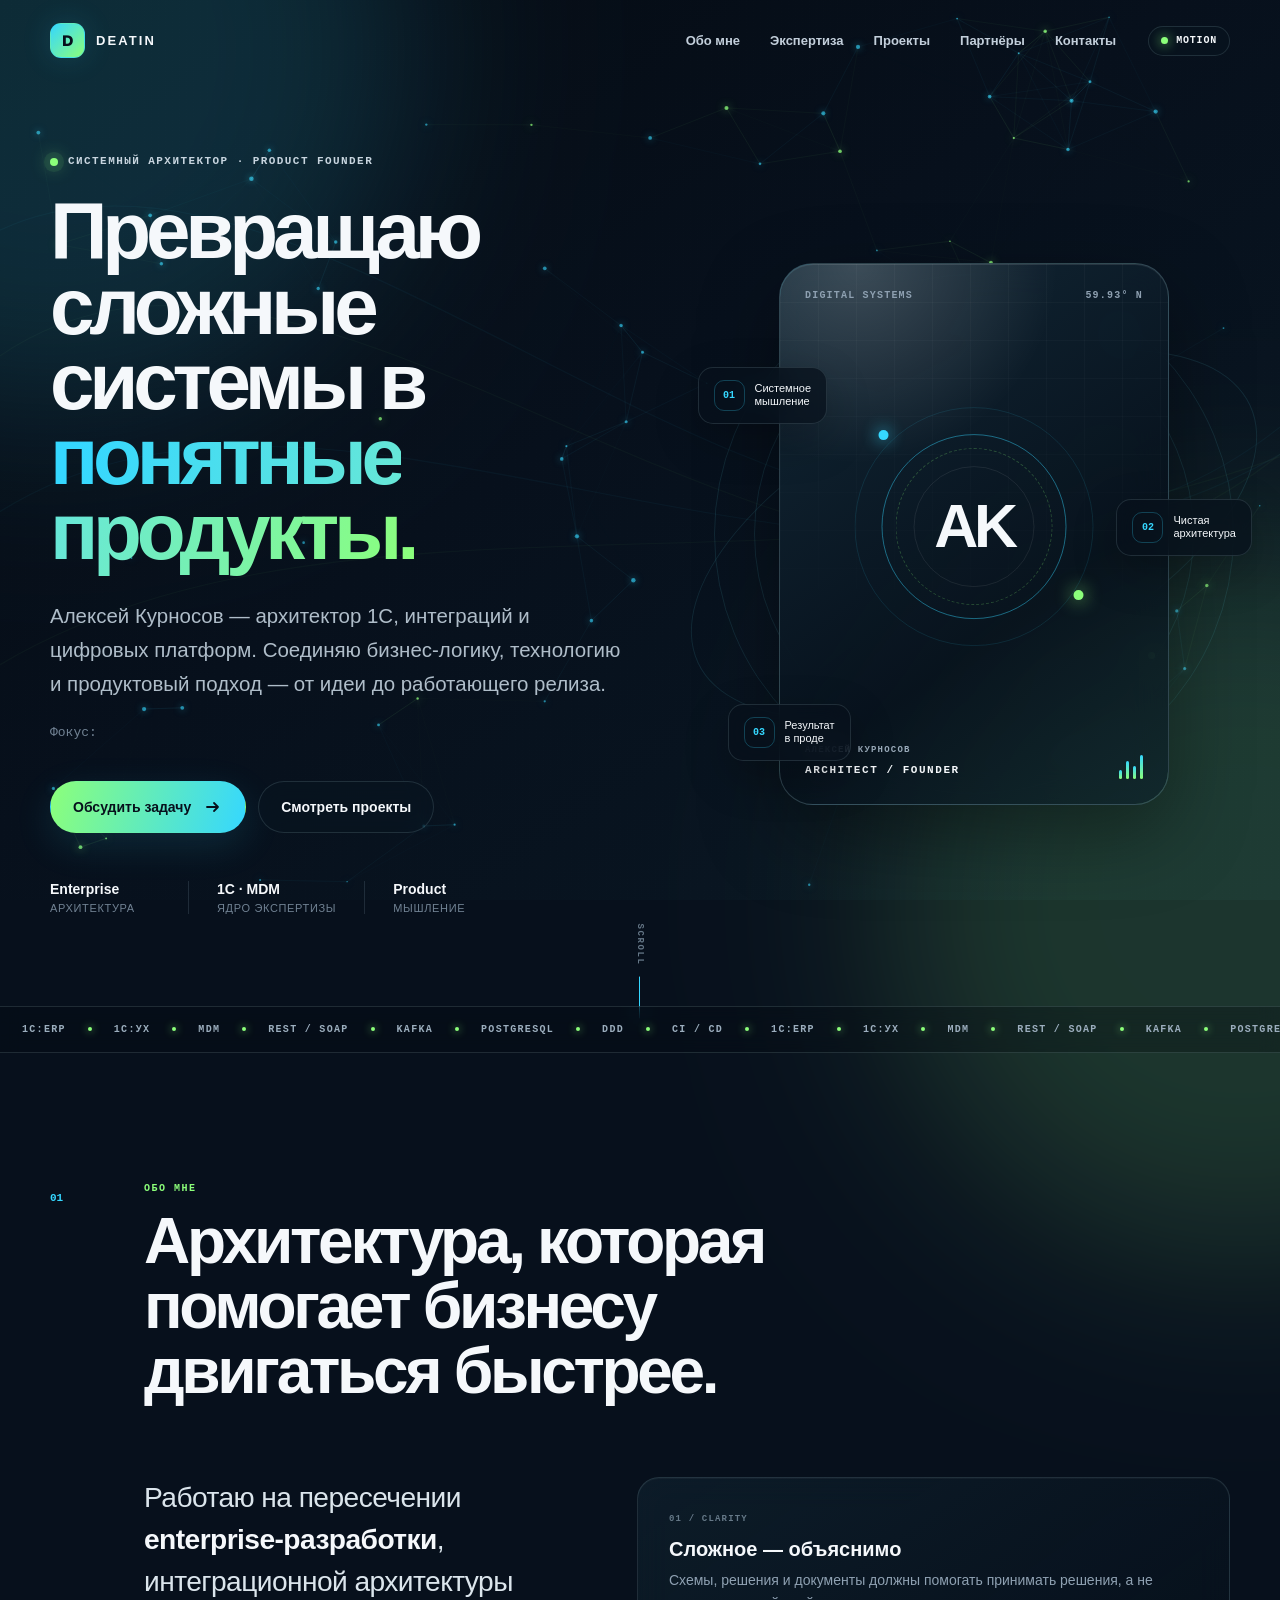
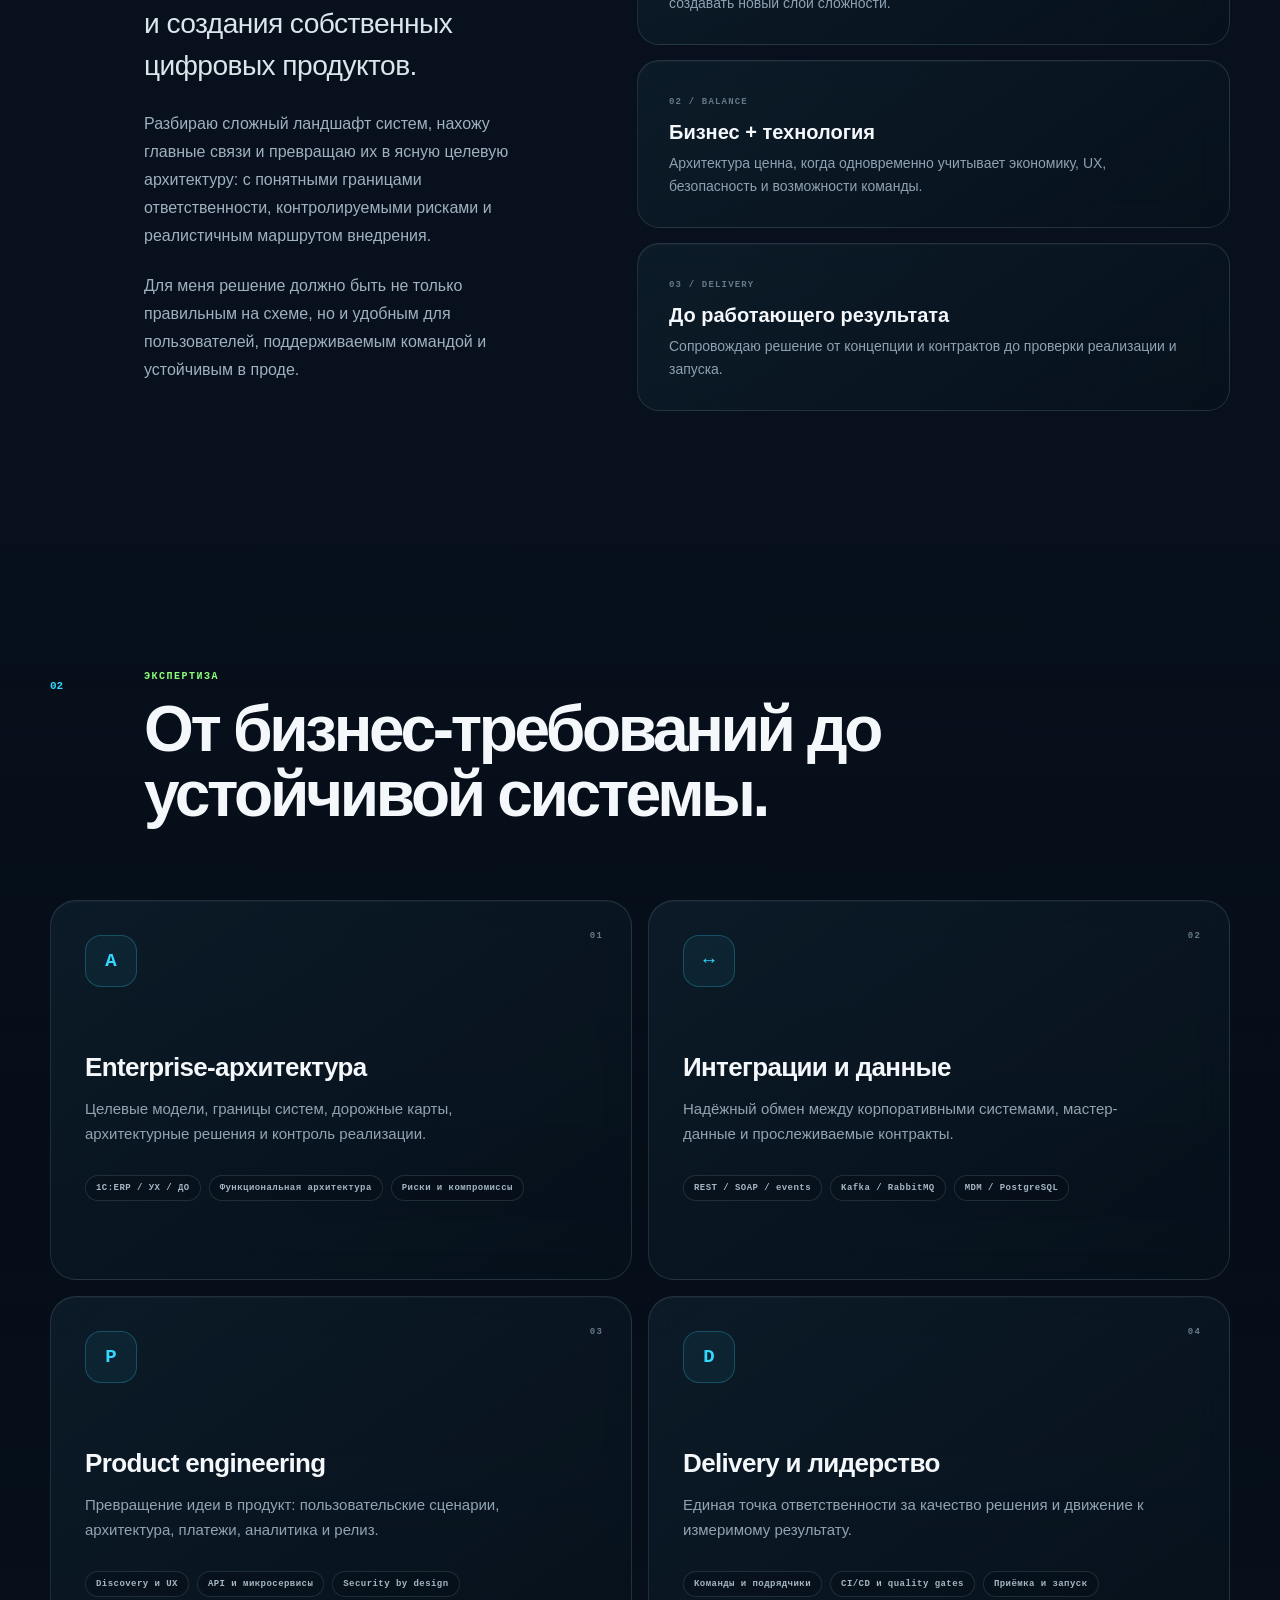
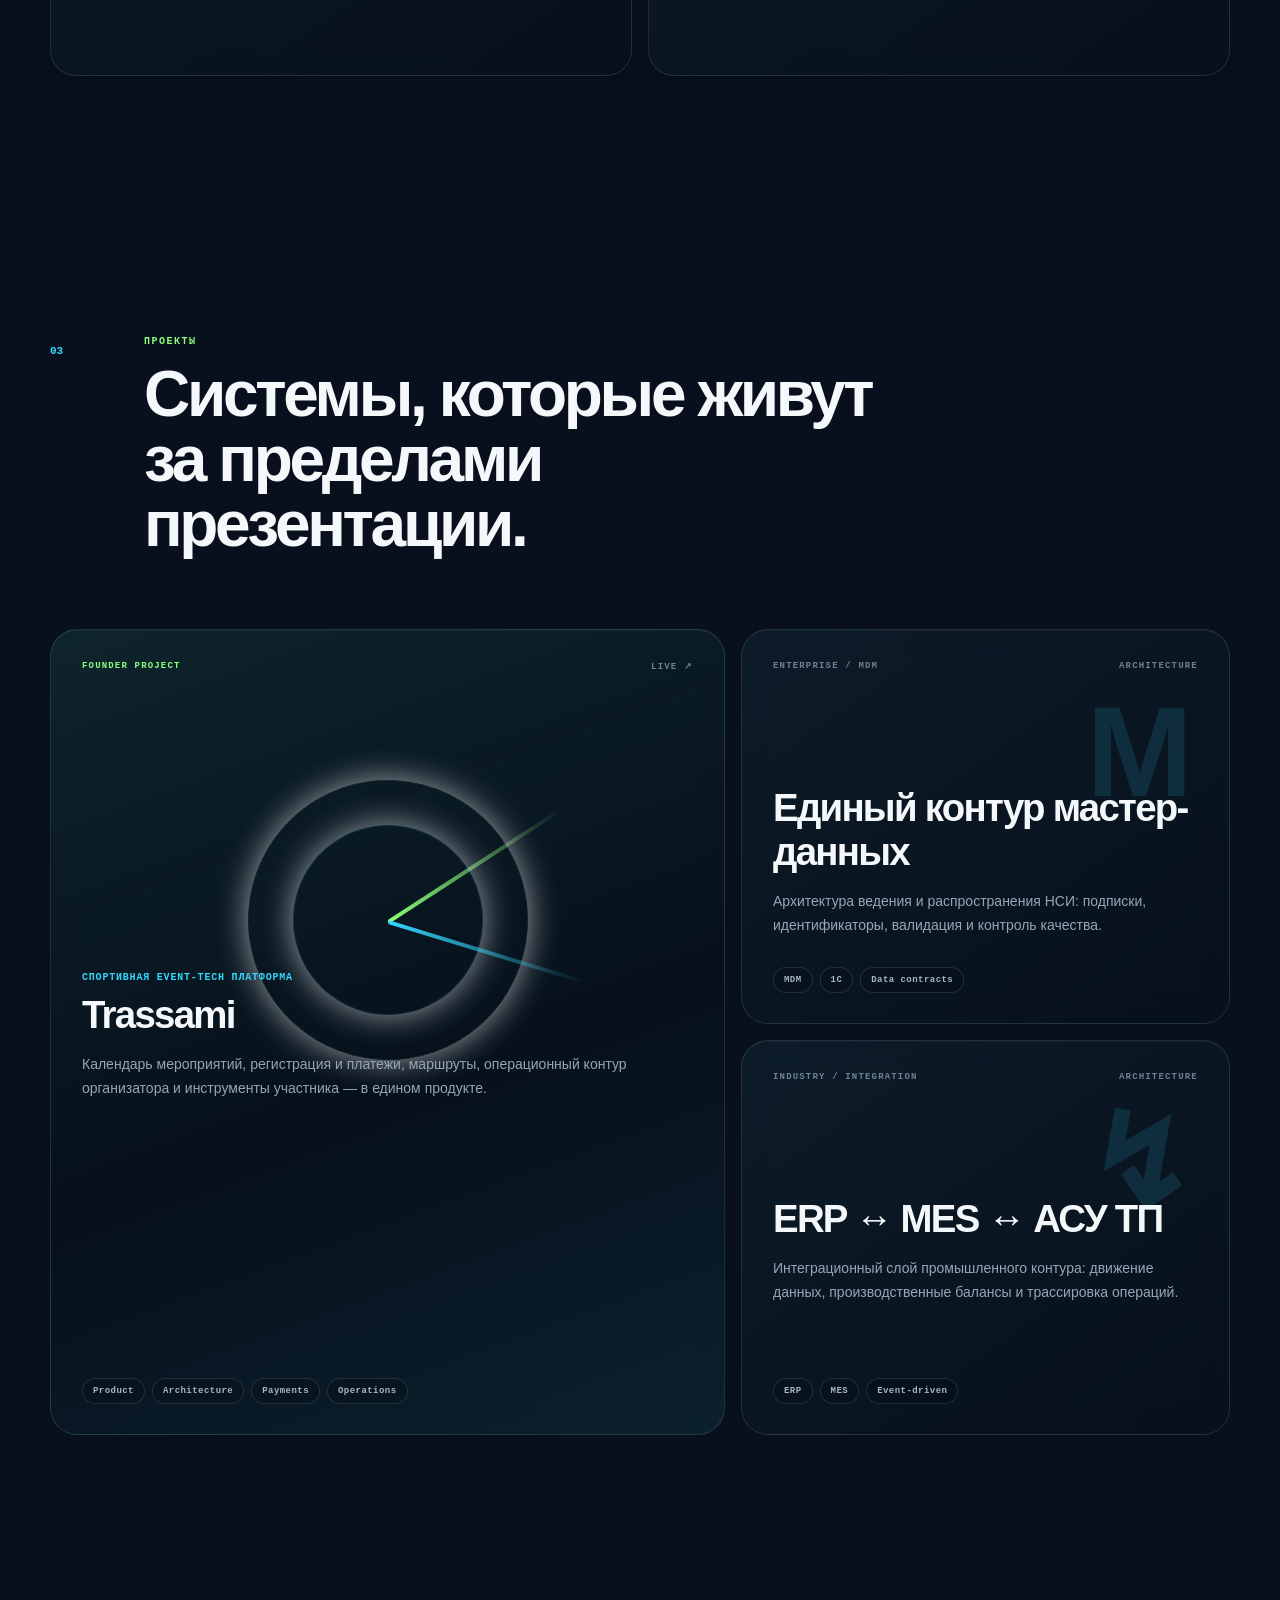
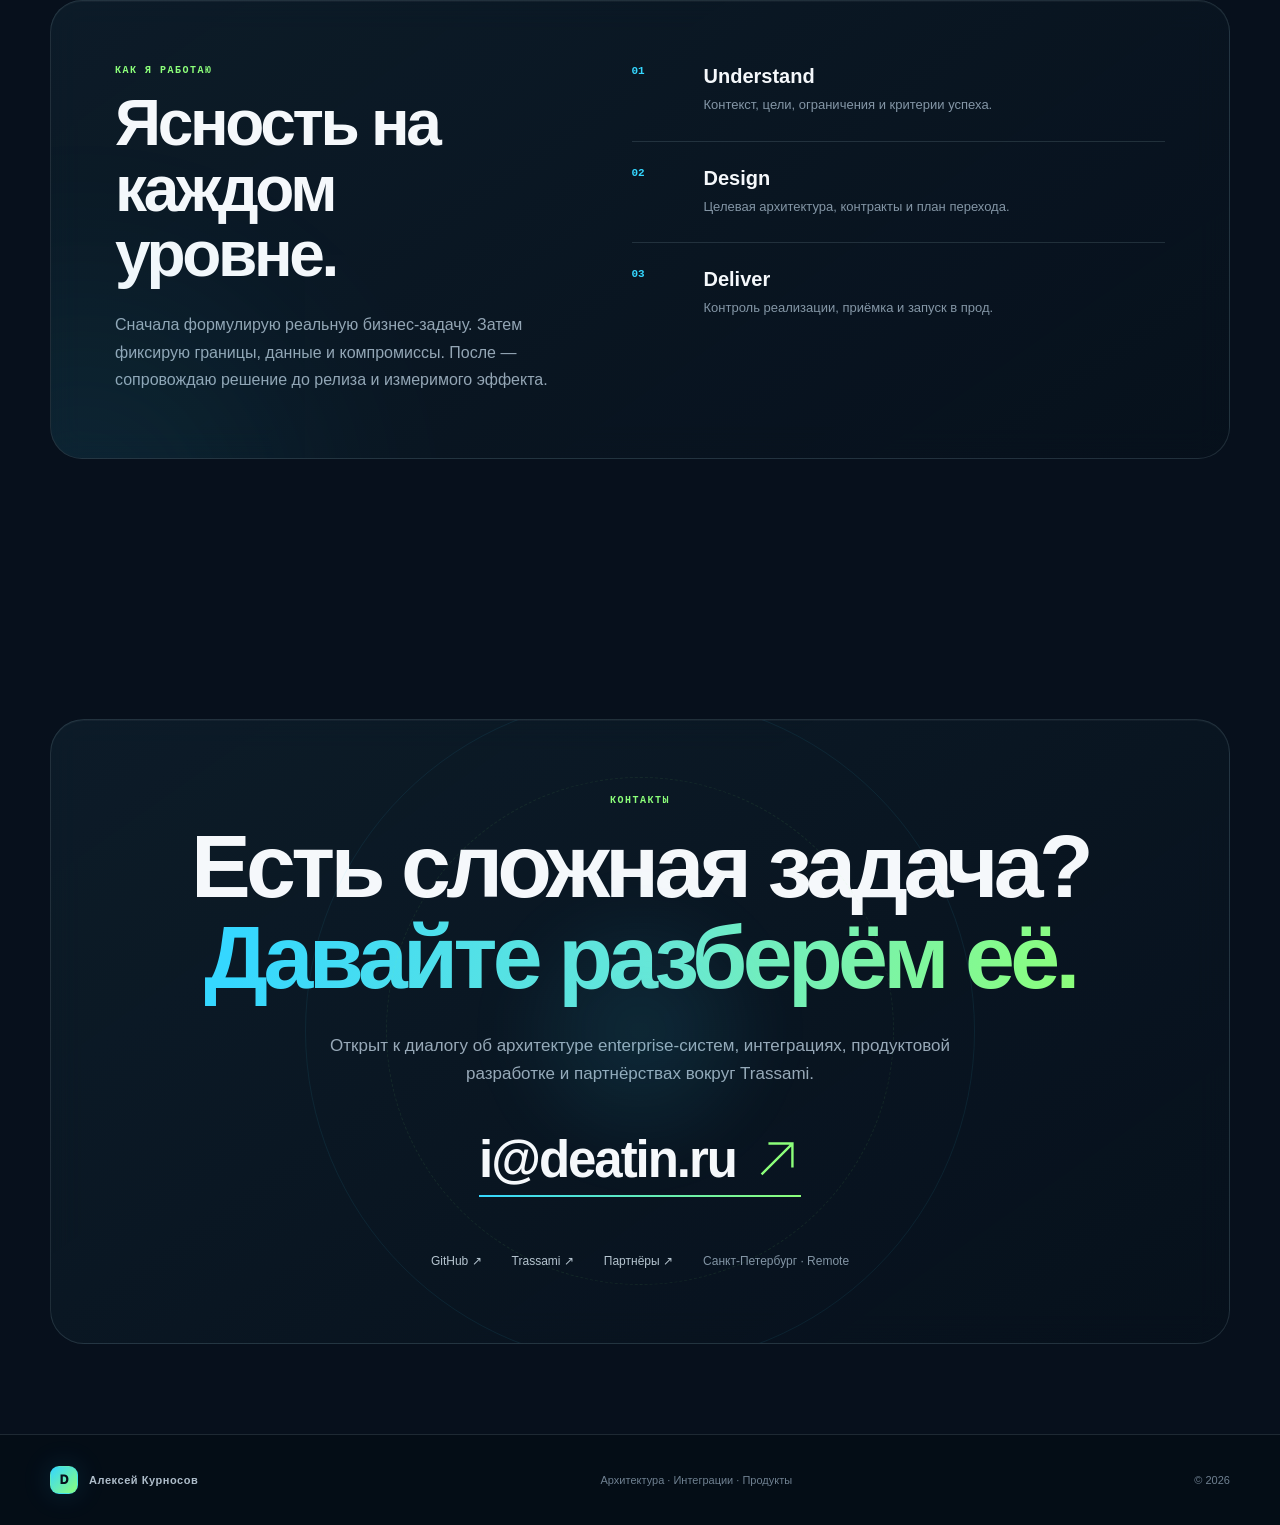
==== commit b56f0f9b: "feat: add animated partners page" ====
--- a/index.html
+++ b/index.html
@@ -40,6 +40,7 @@
         <a href="#about">Обо мне</a>
         <a href="#expertise">Экспертиза</a>
         <a href="#projects">Проекты</a>
+        <a href="partners.html">Партнёры</a>
         <a href="#contact">Контакты</a>
       </nav>
       <div class="header-tools">
@@ -165,7 +166,7 @@
         <h2>Есть сложная задача?<br><span>Давайте разберём её.</span></h2>
         <p>Открыт к диалогу об архитектуре enterprise-систем, интеграциях, продуктовой разработке и партнёрствах вокруг Trassami.</p>
         <a class="email magnetic" href="mailto:i@deatin.ru">i@deatin.ru <svg viewBox="0 0 28 28" aria-hidden="true"><path d="M5 23 23 5M9 5h14v14"/></svg></a>
-        <div class="contact-links"><a href="https://github.com/DEATIN" target="_blank" rel="noopener noreferrer">GitHub ↗</a><a href="https://trassami.ru/" target="_blank" rel="noopener noreferrer">Trassami ↗</a><span>Санкт-Петербург · Remote</span></div>
+        <div class="contact-links"><a href="https://github.com/DEATIN" target="_blank" rel="noopener noreferrer">GitHub ↗</a><a href="https://trassami.ru/" target="_blank" rel="noopener noreferrer">Trassami ↗</a><a href="partners.html">Партнёры ↗</a><span>Санкт-Петербург · Remote</span></div>
       </div>
     </section>
   </main>
@@ -173,4 +174,4 @@
   <footer><div class="shell footer-inner"><a class="logo" href="#top"><span class="logo-mark">D</span><span>Алексей Курносов</span></a><p>Архитектура · Интеграции · Продукты</p><p>© <span data-year></span></p></div></footer>
   <noscript><div class="noscript">Сайт доступен без JavaScript, но генеративный фон и интерактивные эффекты отключены.</div></noscript>
 </body>
-</html>
+</html>
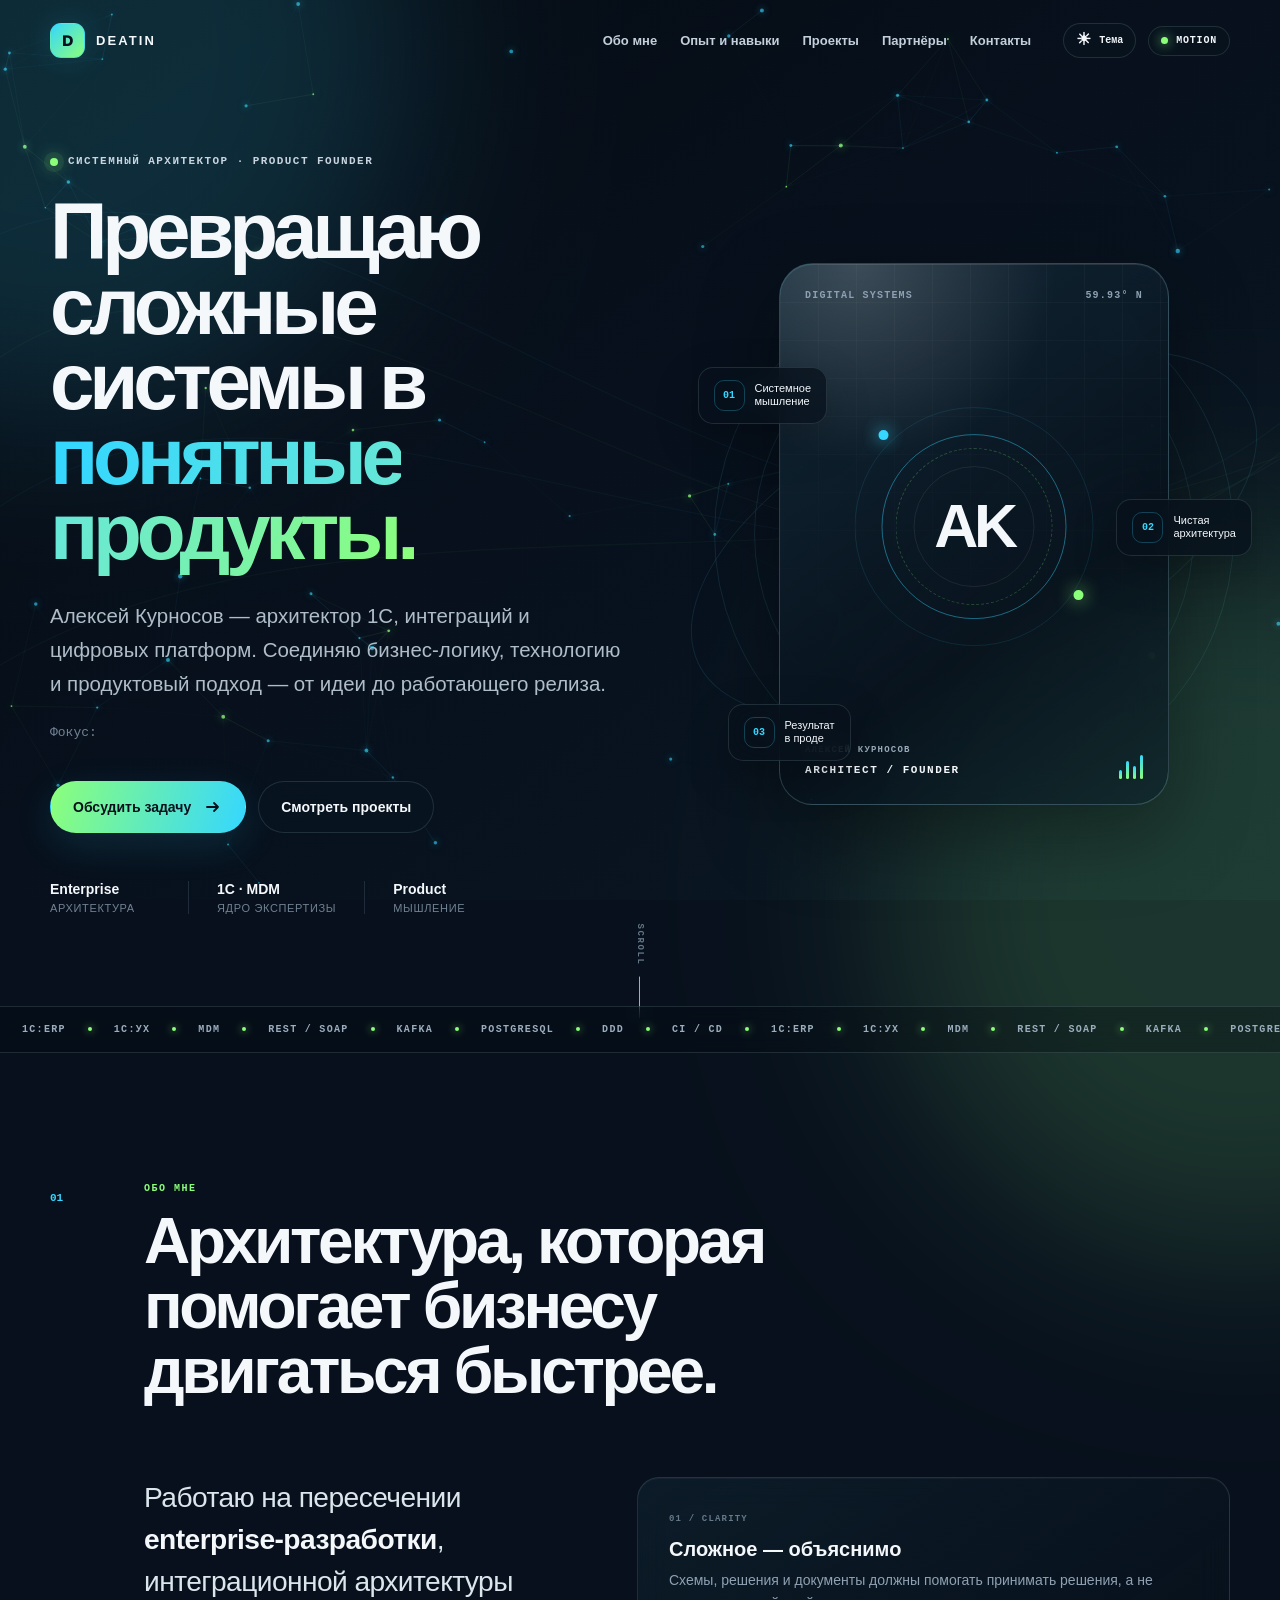
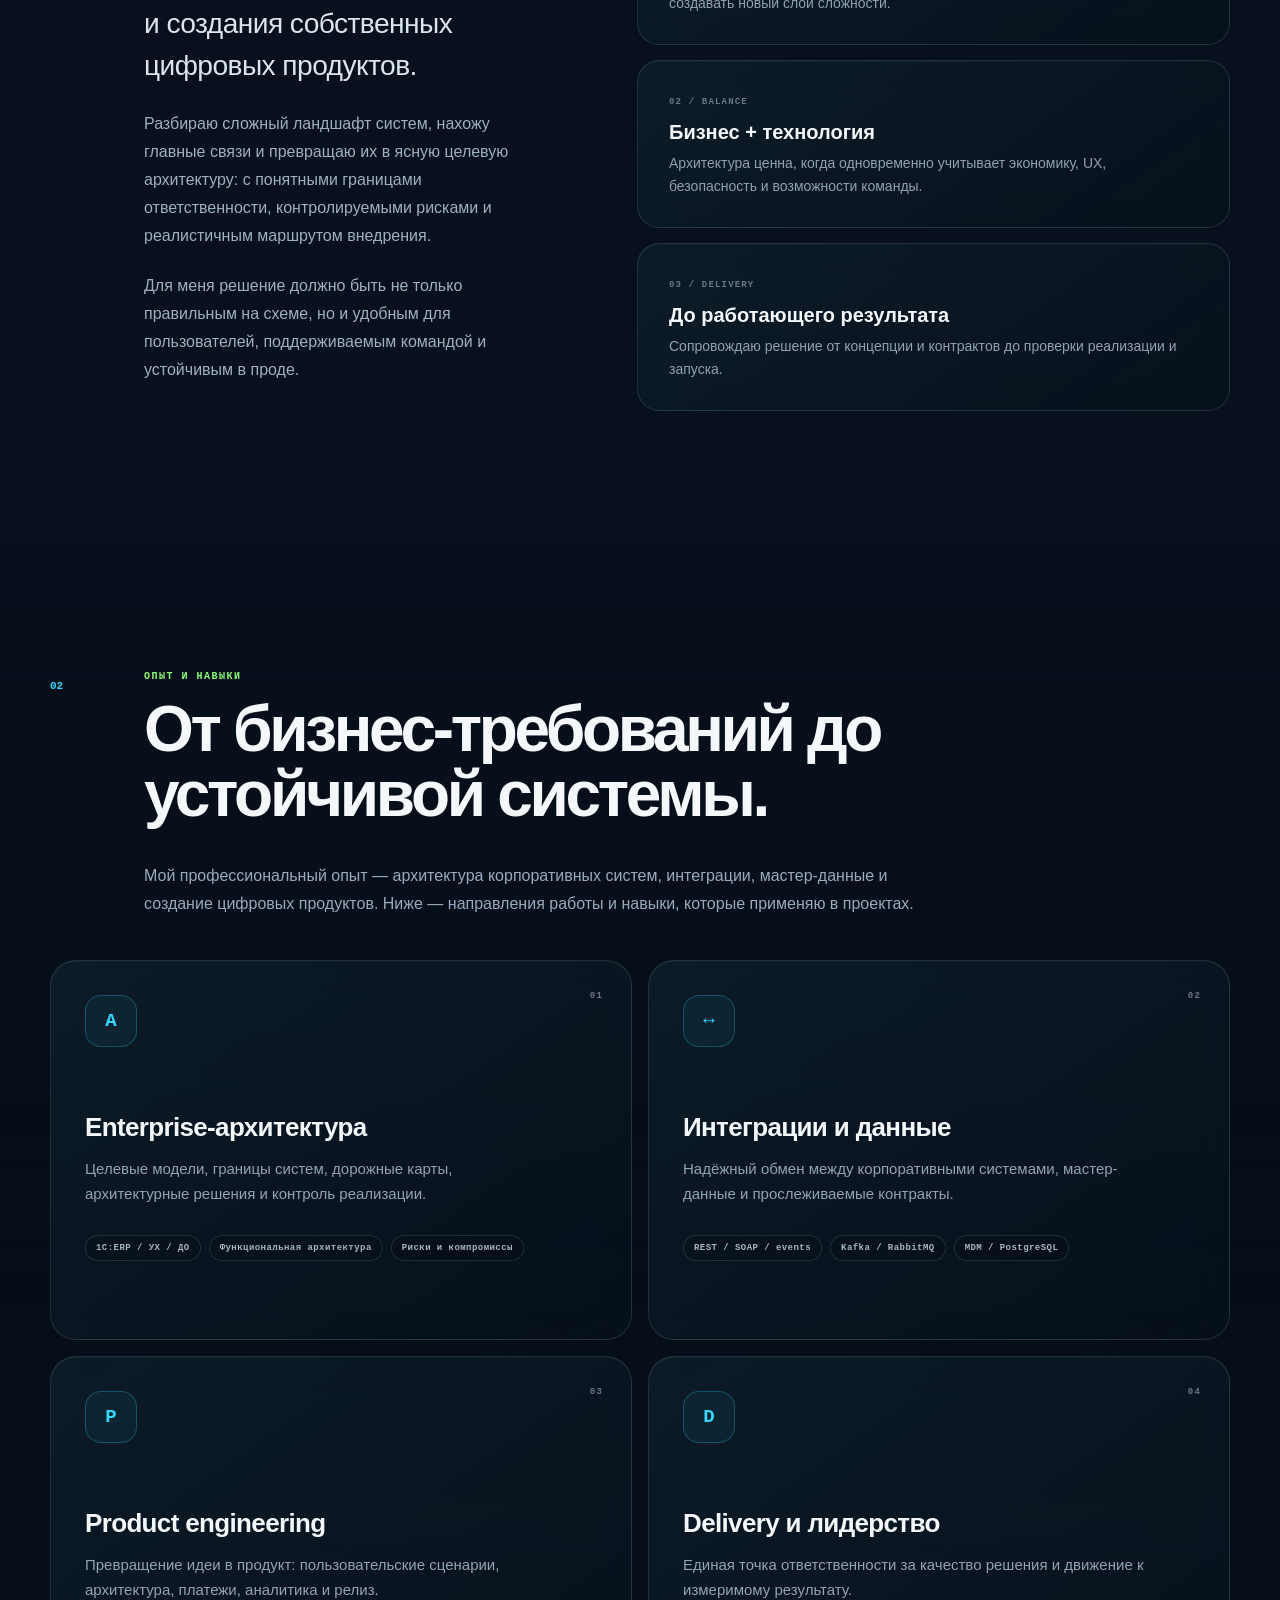
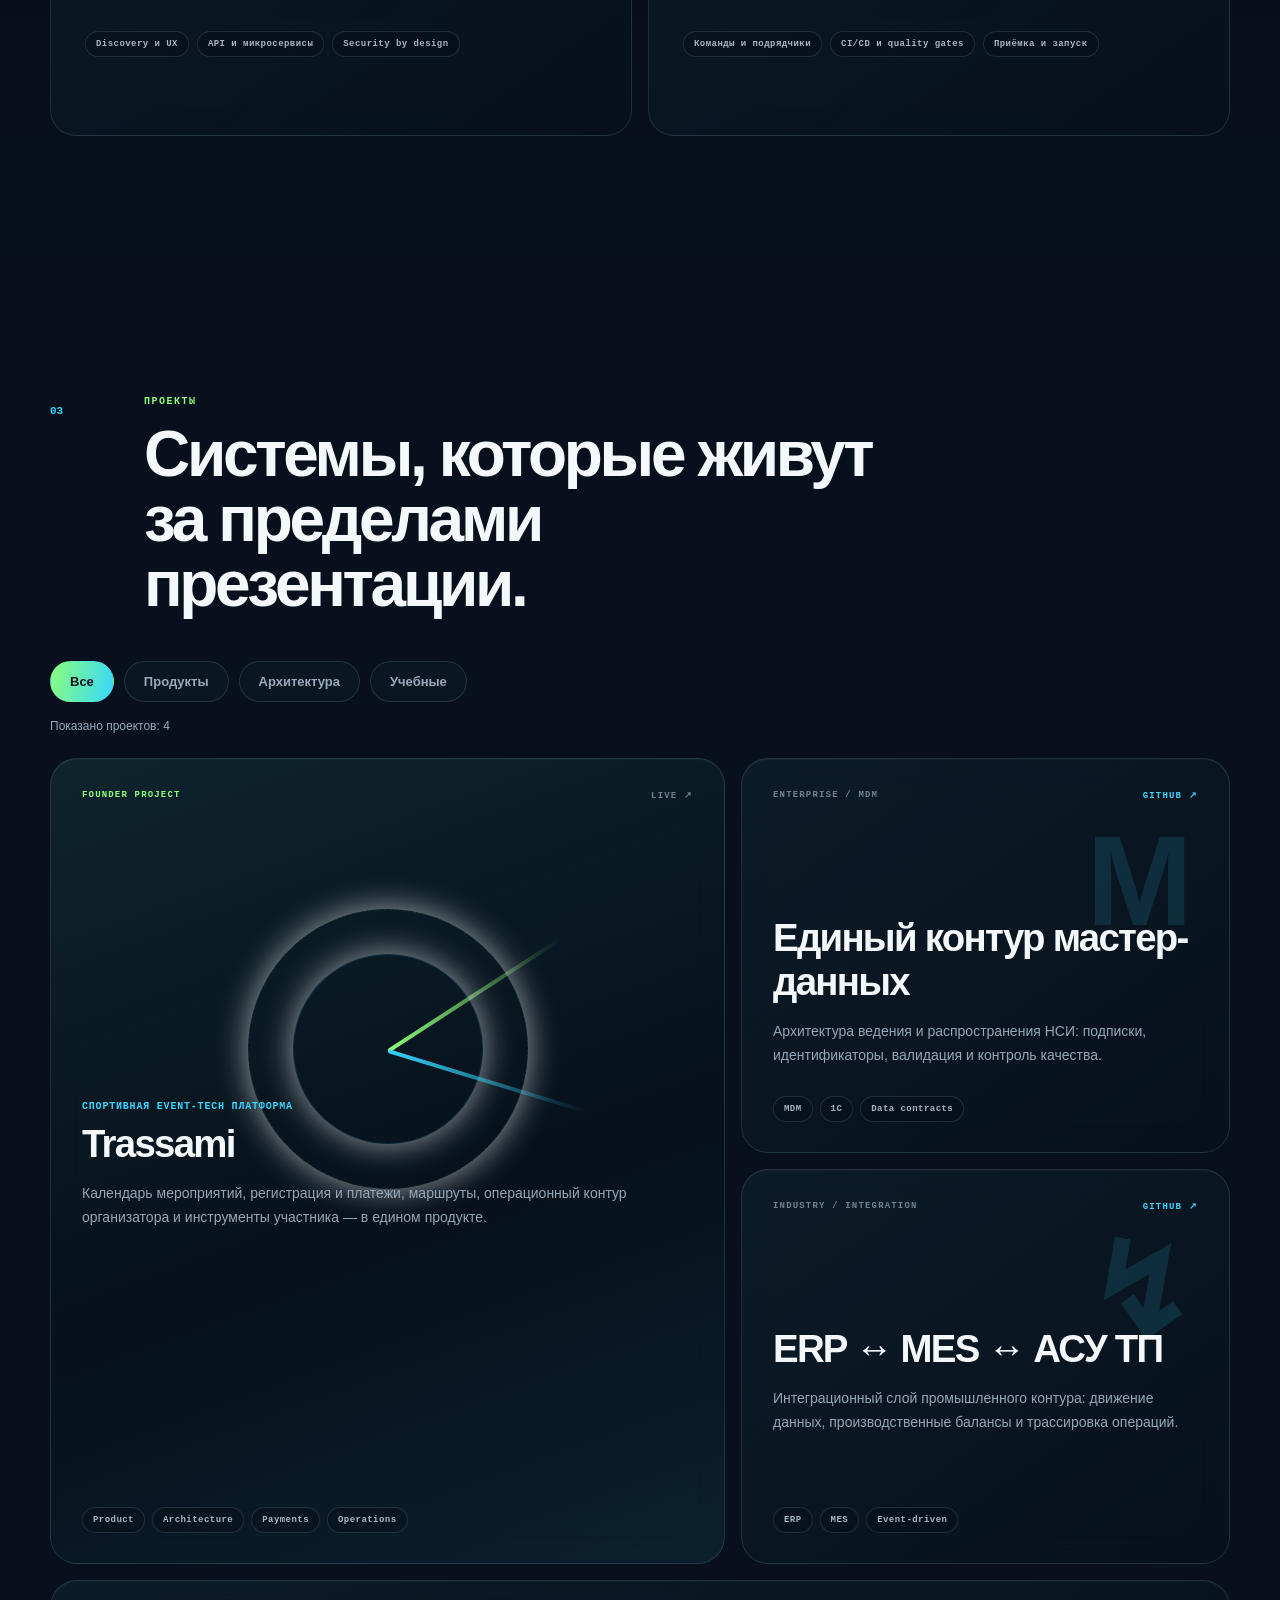
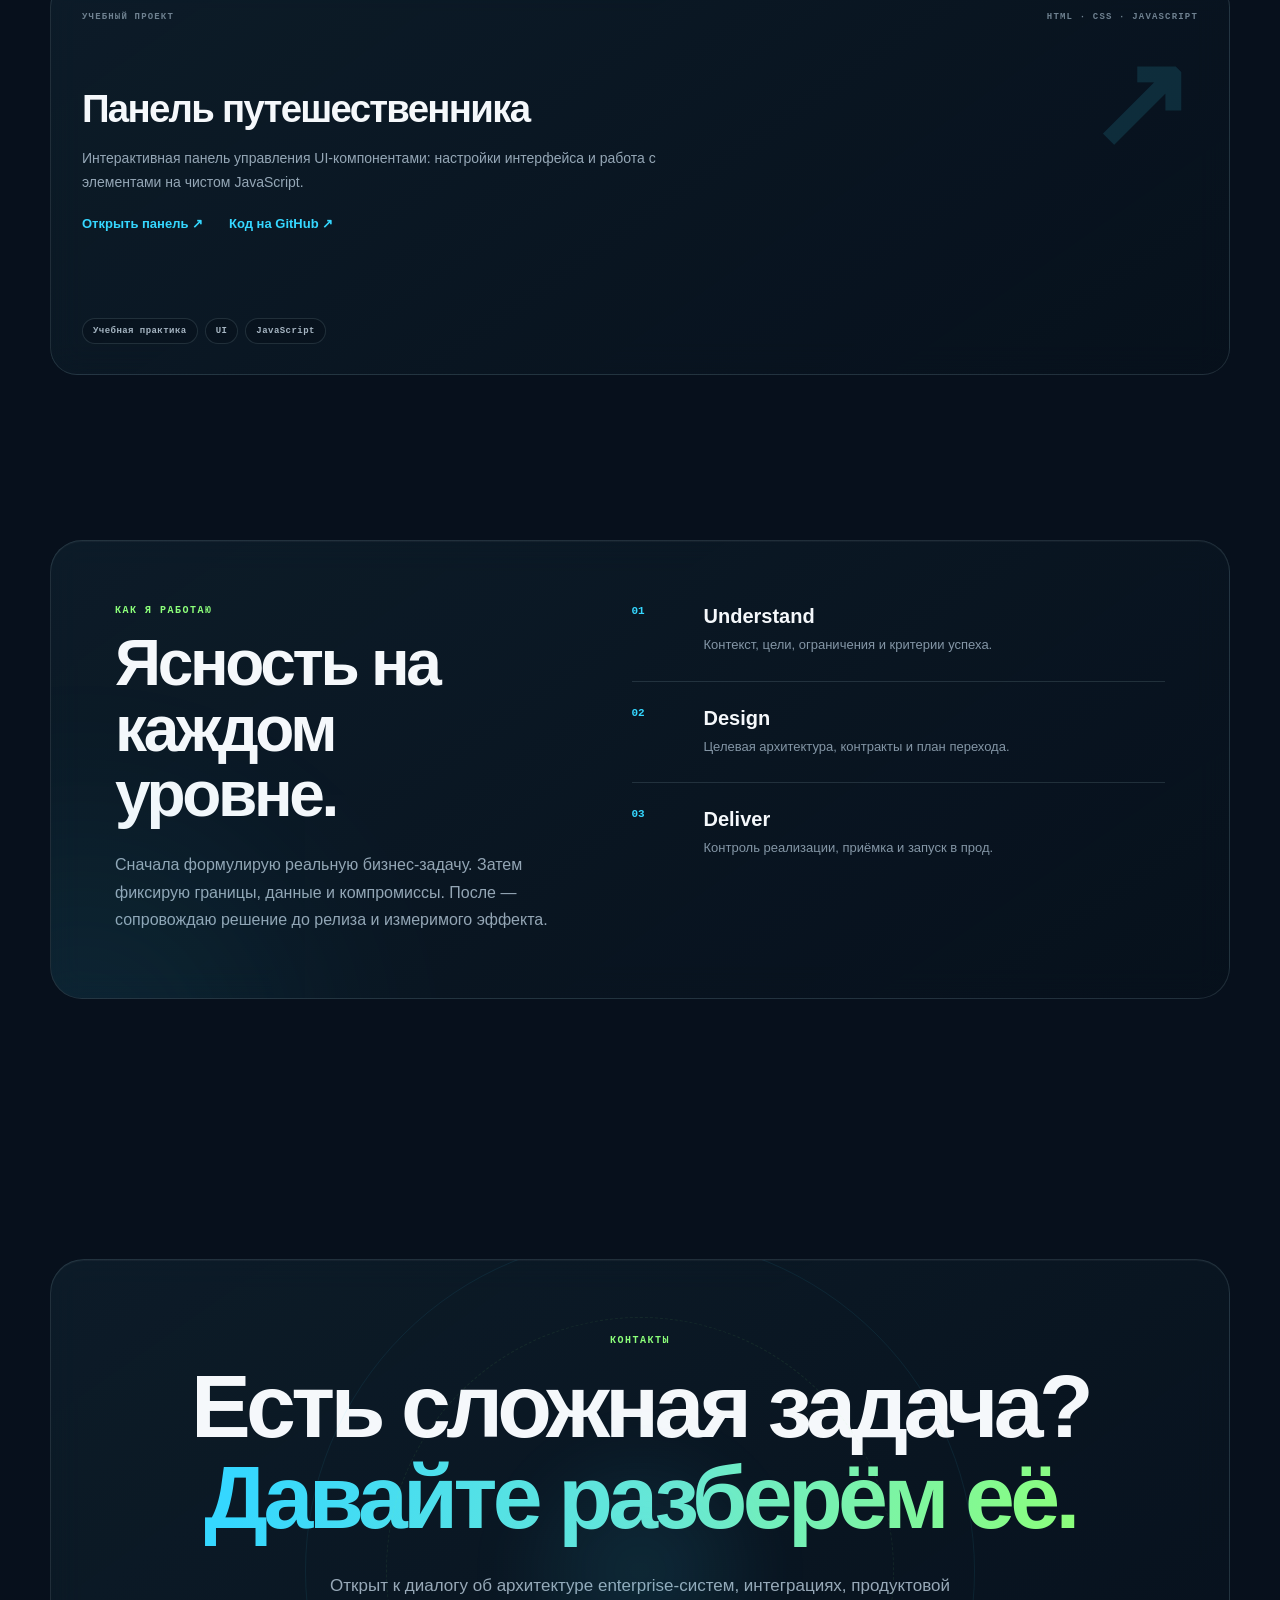
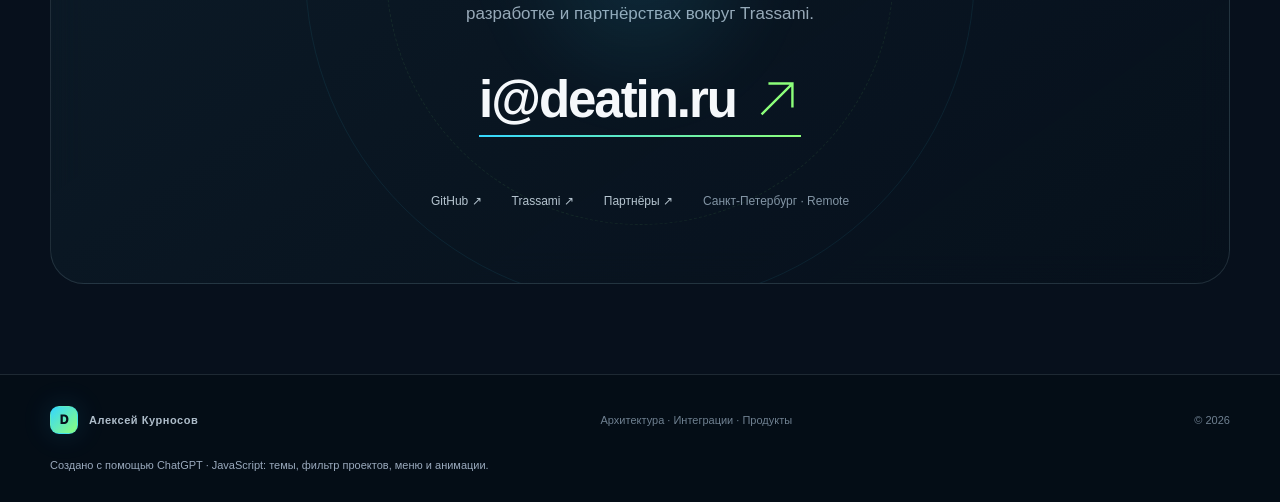
==== commit 82ea57f1: "Complete portfolio practice: project filters, persistent themes and accessible mobile menu" ====
--- a/index.html
+++ b/index.html
@@ -1,177 +1,192 @@
-<!doctype html>
-<html lang="ru">
-<head>
-  <meta charset="utf-8">
-  <meta name="viewport" content="width=device-width,initial-scale=1,viewport-fit=cover">
-  <meta name="theme-color" content="#07101c">
-  <meta name="color-scheme" content="dark">
-  <title>Алексей Курносов — архитектор цифровых продуктов</title>
-  <meta name="description" content="Персональный сайт Алексея Курносова — архитектора 1С, интеграций и цифровых платформ, основателя Trassami.">
-  <meta name="author" content="Алексей Курносов">
-  <meta property="og:type" content="website">
-  <meta property="og:locale" content="ru_RU">
-  <meta property="og:title" content="Алексей Курносов — архитектор цифровых продуктов">
-  <meta property="og:description" content="Проектирую enterprise-системы, интеграционные контуры и цифровые продукты.">
-  <meta property="og:url" content="https://deatin.github.io/deatin/">
-  <meta property="og:image" content="https://deatin.github.io/deatin/assets/og-card.svg">
-  <meta name="twitter:card" content="summary_large_image">
-  <meta name="twitter:title" content="Алексей Курносов — архитектор цифровых продуктов">
-  <meta name="twitter:description" content="Архитектура · Интеграции · Продукты">
-  <meta name="twitter:image" content="https://deatin.github.io/deatin/assets/og-card.svg">
-  <link rel="canonical" href="https://deatin.github.io/deatin/">
-  <link rel="icon" href="assets/favicon.svg" type="image/svg+xml">
-  <link rel="manifest" href="site.webmanifest">
-  <link rel="stylesheet" href="styles.css">
-  <script src="script.js" defer></script>
-</head>
-<body>
-  <a class="skip-link" href="#main">Перейти к содержимому</a>
-  <canvas id="neural-canvas" aria-hidden="true"></canvas>
-  <div class="aurora aurora-a" aria-hidden="true"></div>
-  <div class="aurora aurora-b" aria-hidden="true"></div>
-  <div class="noise" aria-hidden="true"></div>
-
-  <header class="header" data-header>
-    <div class="shell header-inner">
-      <a class="logo" href="#top" aria-label="DEATIN — на главную">
-        <span class="logo-mark">D</span><span>DEATIN</span>
-      </a>
-      <nav class="nav" data-nav aria-label="Основная навигация">
-        <a href="#about">Обо мне</a>
-        <a href="#expertise">Экспертиза</a>
-        <a href="#projects">Проекты</a>
-        <a href="partners.html">Партнёры</a>
-        <a href="#contact">Контакты</a>
-      </nav>
-      <div class="header-tools">
-        <button class="motion-switch" type="button" data-motion aria-pressed="true" aria-label="Отключить анимацию">
-          <i></i><span>motion</span>
-        </button>
-        <button class="menu" type="button" data-menu aria-expanded="false" aria-label="Открыть меню"><i></i><i></i></button>
-      </div>
-    </div>
-  </header>
-
-  <main id="main">
-    <section class="hero" id="top">
-      <div class="shell hero-grid">
-        <div class="hero-copy">
-          <p class="eyebrow reveal"><i></i>Системный архитектор · Product founder</p>
-          <h1 class="reveal delay-1">Превращаю сложные системы в <span>понятные продукты.</span></h1>
-          <p class="hero-text reveal delay-2">Алексей Курносов — архитектор 1С, интеграций и цифровых платформ. Соединяю бизнес-логику, технологию и продуктовый подход — от идеи до работающего релиза.</p>
-          <p class="focus reveal delay-3"><span>Фокус:</span> <strong data-rotator>enterprise-архитектура</strong></p>
-          <div class="hero-actions reveal delay-4">
-            <a class="btn btn-primary magnetic" href="mailto:i@deatin.ru">Обсудить задачу <svg viewBox="0 0 20 20" aria-hidden="true"><path d="M4 10h11m-4-4 4 4-4 4"/></svg></a>
-            <a class="btn btn-ghost" href="#projects">Смотреть проекты</a>
-          </div>
-          <dl class="hero-stats reveal delay-5">
-            <div><dt>Enterprise</dt><dd>архитектура</dd></div>
-            <div><dt>1С · MDM</dt><dd>ядро экспертизы</dd></div>
-            <div><dt>Product</dt><dd>мышление</dd></div>
-          </dl>
-        </div>
-
-        <div class="hero-art reveal delay-2" aria-label="Динамическая нейросетевая композиция">
-          <div class="orbit orbit-one"></div><div class="orbit orbit-two"></div><div class="orbit orbit-three"></div>
-          <div class="portrait-card tilt" data-tilt>
-            <div class="card-shine"></div>
-            <div class="card-top"><span>Digital systems</span><span>59.93° N</span></div>
-            <div class="monogram"><i></i><b>AK</b></div>
-            <div class="card-bottom"><div><small>Алексей Курносов</small><strong>ARCHITECT / FOUNDER</strong></div><div class="signal"><i></i><i></i><i></i><i></i></div></div>
-          </div>
-          <div class="chip chip-a"><b>01</b><span>Системное<br>мышление</span></div>
-          <div class="chip chip-b"><b>02</b><span>Чистая<br>архитектура</span></div>
-          <div class="chip chip-c"><b>03</b><span>Результат<br>в проде</span></div>
-        </div>
-      </div>
-      <a class="scroll" href="#about" aria-label="Прокрутить вниз"><span>scroll</span><i></i></a>
-    </section>
-
-    <div class="marquee" aria-hidden="true"><div>
-      <span>1С:ERP</span><i></i><span>1С:УХ</span><i></i><span>MDM</span><i></i><span>REST / SOAP</span><i></i><span>Kafka</span><i></i><span>PostgreSQL</span><i></i><span>DDD</span><i></i><span>CI / CD</span><i></i>
-      <span>1С:ERP</span><i></i><span>1С:УХ</span><i></i><span>MDM</span><i></i><span>REST / SOAP</span><i></i><span>Kafka</span><i></i><span>PostgreSQL</span><i></i><span>DDD</span><i></i><span>CI / CD</span><i></i>
-    </div></div>
-
-    <section class="section" id="about">
-      <div class="shell">
-        <header class="section-head reveal"><span>01</span><div><p>Обо мне</p><h2>Архитектура, которая помогает бизнесу двигаться быстрее.</h2></div></header>
-        <div class="about-grid">
-          <div class="prose reveal">
-            <p class="lead">Работаю на пересечении <strong>enterprise-разработки</strong>, интеграционной архитектуры и создания собственных цифровых продуктов.</p>
-            <p>Разбираю сложный ландшафт систем, нахожу главные связи и превращаю их в ясную целевую архитектуру: с понятными границами ответственности, контролируемыми рисками и реалистичным маршрутом внедрения.</p>
-            <p>Для меня решение должно быть не только правильным на схеме, но и удобным для пользователей, поддерживаемым командой и устойчивым в проде.</p>
-          </div>
-          <div class="principles">
-            <article class="glass reveal tilt" data-tilt><span>01 / CLARITY</span><h3>Сложное — объяснимо</h3><p>Схемы, решения и документы должны помогать принимать решения, а не создавать новый слой сложности.</p></article>
-            <article class="glass reveal delay-1 tilt" data-tilt><span>02 / BALANCE</span><h3>Бизнес + технология</h3><p>Архитектура ценна, когда одновременно учитывает экономику, UX, безопасность и возможности команды.</p></article>
-            <article class="glass reveal delay-2 tilt" data-tilt><span>03 / DELIVERY</span><h3>До работающего результата</h3><p>Сопровождаю решение от концепции и контрактов до проверки реализации и запуска.</p></article>
-          </div>
-        </div>
-      </div>
-    </section>
-
-    <section class="section expertise" id="expertise">
-      <div class="shell">
-        <header class="section-head reveal"><span>02</span><div><p>Экспертиза</p><h2>От бизнес-требований до устойчивой системы.</h2></div></header>
-        <div class="expert-grid">
-          <article class="expert-card reveal tilt" data-tilt><div class="expert-icon">A</div><span>01</span><h3>Enterprise-архитектура</h3><p>Целевые модели, границы систем, дорожные карты, архитектурные решения и контроль реализации.</p><ul><li>1С:ERP / УХ / ДО</li><li>Функциональная архитектура</li><li>Риски и компромиссы</li></ul></article>
-          <article class="expert-card reveal delay-1 tilt" data-tilt><div class="expert-icon">↔</div><span>02</span><h3>Интеграции и данные</h3><p>Надёжный обмен между корпоративными системами, мастер-данные и прослеживаемые контракты.</p><ul><li>REST / SOAP / events</li><li>Kafka / RabbitMQ</li><li>MDM / PostgreSQL</li></ul></article>
-          <article class="expert-card reveal delay-2 tilt" data-tilt><div class="expert-icon">P</div><span>03</span><h3>Product engineering</h3><p>Превращение идеи в продукт: пользовательские сценарии, архитектура, платежи, аналитика и релиз.</p><ul><li>Discovery и UX</li><li>API и микросервисы</li><li>Security by design</li></ul></article>
-          <article class="expert-card reveal delay-3 tilt" data-tilt><div class="expert-icon">D</div><span>04</span><h3>Delivery и лидерство</h3><p>Единая точка ответственности за качество решения и движение к измеримому результату.</p><ul><li>Команды и подрядчики</li><li>CI/CD и quality gates</li><li>Приёмка и запуск</li></ul></article>
-        </div>
-      </div>
-    </section>
-
-    <section class="section" id="projects">
-      <div class="shell">
-        <header class="section-head reveal"><span>03</span><div><p>Проекты</p><h2>Системы, которые живут за пределами презентации.</h2></div></header>
-        <div class="projects-grid">
-          <a class="project project-main reveal tilt" data-tilt href="https://trassami.ru/" target="_blank" rel="noopener noreferrer">
-            <div class="project-meta"><span>FOUNDER PROJECT</span><span>LIVE ↗</span></div>
-            <div class="trassami-mark"><i></i><i></i></div>
-            <div class="project-copy"><p>Спортивная event-tech платформа</p><h3>Trassami</h3><p>Календарь мероприятий, регистрация и платежи, маршруты, операционный контур организатора и инструменты участника — в едином продукте.</p></div>
-            <div class="tags"><span>Product</span><span>Architecture</span><span>Payments</span><span>Operations</span></div>
-          </a>
-          <article class="project reveal delay-1 tilt" data-tilt>
-            <div class="project-meta"><span>ENTERPRISE / MDM</span><span>ARCHITECTURE</span></div>
-            <div class="project-letter">M</div>
-            <div class="project-copy"><h3>Единый контур мастер-данных</h3><p>Архитектура ведения и распространения НСИ: подписки, идентификаторы, валидация и контроль качества.</p></div>
-            <div class="tags"><span>MDM</span><span>1С</span><span>Data contracts</span></div>
-          </article>
-          <article class="project reveal delay-2 tilt" data-tilt>
-            <div class="project-meta"><span>INDUSTRY / INTEGRATION</span><span>ARCHITECTURE</span></div>
-            <div class="project-letter">↯</div>
-            <div class="project-copy"><h3>ERP ↔ MES ↔ АСУ ТП</h3><p>Интеграционный слой промышленного контура: движение данных, производственные балансы и трассировка операций.</p></div>
-            <div class="tags"><span>ERP</span><span>MES</span><span>Event-driven</span></div>
-          </article>
-        </div>
-      </div>
-    </section>
-
-    <section class="section process">
-      <div class="shell process-panel reveal">
-        <div><p class="mini-title">Как я работаю</p><h2>Ясность на каждом уровне.</h2><p>Сначала формулирую реальную бизнес-задачу. Затем фиксирую границы, данные и компромиссы. После — сопровождаю решение до релиза и измеримого эффекта.</p></div>
-        <ol>
-          <li><span>01</span><div><strong>Understand</strong><p>Контекст, цели, ограничения и критерии успеха.</p></div></li>
-          <li><span>02</span><div><strong>Design</strong><p>Целевая архитектура, контракты и план перехода.</p></div></li>
-          <li><span>03</span><div><strong>Deliver</strong><p>Контроль реализации, приёмка и запуск в прод.</p></div></li>
-        </ol>
-      </div>
-    </section>
-
-    <section class="section contact" id="contact">
-      <div class="shell contact-panel reveal">
-        <div class="contact-orb"></div>
-        <p class="mini-title">Контакты</p>
-        <h2>Есть сложная задача?<br><span>Давайте разберём её.</span></h2>
-        <p>Открыт к диалогу об архитектуре enterprise-систем, интеграциях, продуктовой разработке и партнёрствах вокруг Trassami.</p>
-        <a class="email magnetic" href="mailto:i@deatin.ru">i@deatin.ru <svg viewBox="0 0 28 28" aria-hidden="true"><path d="M5 23 23 5M9 5h14v14"/></svg></a>
-        <div class="contact-links"><a href="https://github.com/DEATIN" target="_blank" rel="noopener noreferrer">GitHub ↗</a><a href="https://trassami.ru/" target="_blank" rel="noopener noreferrer">Trassami ↗</a><a href="partners.html">Партнёры ↗</a><span>Санкт-Петербург · Remote</span></div>
-      </div>
-    </section>
-  </main>
-
-  <footer><div class="shell footer-inner"><a class="logo" href="#top"><span class="logo-mark">D</span><span>Алексей Курносов</span></a><p>Архитектура · Интеграции · Продукты</p><p>© <span data-year></span></p></div></footer>
-  <noscript><div class="noscript">Сайт доступен без JavaScript, но генеративный фон и интерактивные эффекты отключены.</div></noscript>
-</body>
-</html>+<!doctype html>
+<html lang="ru">
+<head>
+  <meta charset="utf-8">
+  <meta name="viewport" content="width=device-width,initial-scale=1,viewport-fit=cover">
+  <meta name="theme-color" content="#07101c">
+  <meta name="color-scheme" content="dark light">
+  <title>Алексей Курносов — архитектор цифровых продуктов</title>
+  <meta name="description" content="Персональный сайт Алексея Курносова — архитектора 1С, интеграций и цифровых платформ, основателя Trassami.">
+  <meta name="author" content="Алексей Курносов">
+  <meta property="og:type" content="website">
+  <meta property="og:locale" content="ru_RU">
+  <meta property="og:title" content="Алексей Курносов — архитектор цифровых продуктов">
+  <meta property="og:description" content="Проектирую enterprise-системы, интеграционные контуры и цифровые продукты.">
+  <meta property="og:url" content="https://deatin.github.io/deatin/">
+  <meta property="og:image" content="https://deatin.github.io/deatin/assets/og-card.svg">
+  <meta name="twitter:card" content="summary_large_image">
+  <meta name="twitter:title" content="Алексей Курносов — архитектор цифровых продуктов">
+  <meta name="twitter:description" content="Архитектура · Интеграции · Продукты">
+  <meta name="twitter:image" content="https://deatin.github.io/deatin/assets/og-card.svg">
+  <link rel="canonical" href="https://deatin.github.io/deatin/">
+  <link rel="icon" href="assets/favicon.svg" type="image/svg+xml">
+  <link rel="manifest" href="site.webmanifest">
+  <link rel="stylesheet" href="styles.css">
+  <script src="script.js" defer></script>
+</head>
+<body>
+  <a class="skip-link" href="#main">Перейти к содержимому</a>
+  <canvas id="neural-canvas" aria-hidden="true"></canvas>
+  <div class="aurora aurora-a" aria-hidden="true"></div>
+  <div class="aurora aurora-b" aria-hidden="true"></div>
+  <div class="noise" aria-hidden="true"></div>
+
+  <header class="header" data-header>
+    <div class="shell header-inner">
+      <a class="logo" href="#top" aria-label="DEATIN — на главную">
+        <span class="logo-mark">D</span><span>DEATIN</span>
+      </a>
+      <nav class="nav" id="main-navigation" data-nav aria-label="Основная навигация">
+        <a href="#about">Обо мне</a>
+        <a href="#expertise">Опыт и навыки</a>
+        <a href="#projects">Проекты</a>
+        <a href="partners.html">Партнёры</a>
+        <a href="#contact">Контакты</a>
+      </nav>
+      <div class="header-tools">
+        <button class="theme-switch" type="button" data-theme-toggle aria-pressed="false" aria-label="Включить светлую тему"><span data-theme-icon aria-hidden="true">☀</span><span>Тема</span></button>
+        <button class="motion-switch" type="button" data-motion aria-pressed="true" aria-label="Отключить анимацию">
+          <i></i><span>motion</span>
+        </button>
+        <button class="menu" type="button" data-menu aria-controls="main-navigation" aria-expanded="false" aria-label="Открыть меню"><i></i><i></i></button>
+      </div>
+    </div>
+  </header>
+
+  <main id="main">
+    <section class="hero" id="top">
+      <div class="shell hero-grid">
+        <div class="hero-copy">
+          <p class="eyebrow reveal"><i></i>Системный архитектор · Product founder</p>
+          <h1 class="reveal delay-1">Превращаю сложные системы в <span>понятные продукты.</span></h1>
+          <p class="hero-text reveal delay-2">Алексей Курносов — архитектор 1С, интеграций и цифровых платформ. Соединяю бизнес-логику, технологию и продуктовый подход — от идеи до работающего релиза.</p>
+          <p class="focus reveal delay-3"><span>Фокус:</span> <strong data-rotator>enterprise-архитектура</strong></p>
+          <div class="hero-actions reveal delay-4">
+            <a class="btn btn-primary magnetic" href="mailto:i@deatin.ru">Обсудить задачу <svg viewBox="0 0 20 20" aria-hidden="true"><path d="M4 10h11m-4-4 4 4-4 4"/></svg></a>
+            <a class="btn btn-ghost" href="#projects">Смотреть проекты</a>
+          </div>
+          <dl class="hero-stats reveal delay-5">
+            <div><dt>Enterprise</dt><dd>архитектура</dd></div>
+            <div><dt>1С · MDM</dt><dd>ядро экспертизы</dd></div>
+            <div><dt>Product</dt><dd>мышление</dd></div>
+          </dl>
+        </div>
+
+        <div class="hero-art reveal delay-2" aria-label="Динамическая нейросетевая композиция">
+          <div class="orbit orbit-one"></div><div class="orbit orbit-two"></div><div class="orbit orbit-three"></div>
+          <div class="portrait-card tilt" data-tilt>
+            <div class="card-shine"></div>
+            <div class="card-top"><span>Digital systems</span><span>59.93° N</span></div>
+            <div class="monogram"><i></i><b>AK</b></div>
+            <div class="card-bottom"><div><small>Алексей Курносов</small><strong>ARCHITECT / FOUNDER</strong></div><div class="signal"><i></i><i></i><i></i><i></i></div></div>
+          </div>
+          <div class="chip chip-a"><b>01</b><span>Системное<br>мышление</span></div>
+          <div class="chip chip-b"><b>02</b><span>Чистая<br>архитектура</span></div>
+          <div class="chip chip-c"><b>03</b><span>Результат<br>в проде</span></div>
+        </div>
+      </div>
+      <a class="scroll" href="#about" aria-label="Прокрутить вниз"><span>scroll</span><i></i></a>
+    </section>
+
+    <div class="marquee" aria-hidden="true"><div>
+      <span>1С:ERP</span><i></i><span>1С:УХ</span><i></i><span>MDM</span><i></i><span>REST / SOAP</span><i></i><span>Kafka</span><i></i><span>PostgreSQL</span><i></i><span>DDD</span><i></i><span>CI / CD</span><i></i>
+      <span>1С:ERP</span><i></i><span>1С:УХ</span><i></i><span>MDM</span><i></i><span>REST / SOAP</span><i></i><span>Kafka</span><i></i><span>PostgreSQL</span><i></i><span>DDD</span><i></i><span>CI / CD</span><i></i>
+    </div></div>
+
+    <section class="section" id="about">
+      <div class="shell">
+        <header class="section-head reveal"><span>01</span><div><p>Обо мне</p><h2>Архитектура, которая помогает бизнесу двигаться быстрее.</h2></div></header>
+        <div class="about-grid">
+          <div class="prose reveal">
+            <p class="lead">Работаю на пересечении <strong>enterprise-разработки</strong>, интеграционной архитектуры и создания собственных цифровых продуктов.</p>
+            <p>Разбираю сложный ландшафт систем, нахожу главные связи и превращаю их в ясную целевую архитектуру: с понятными границами ответственности, контролируемыми рисками и реалистичным маршрутом внедрения.</p>
+            <p>Для меня решение должно быть не только правильным на схеме, но и удобным для пользователей, поддерживаемым командой и устойчивым в проде.</p>
+          </div>
+          <div class="principles">
+            <article class="glass reveal tilt" data-tilt><span>01 / CLARITY</span><h3>Сложное — объяснимо</h3><p>Схемы, решения и документы должны помогать принимать решения, а не создавать новый слой сложности.</p></article>
+            <article class="glass reveal delay-1 tilt" data-tilt><span>02 / BALANCE</span><h3>Бизнес + технология</h3><p>Архитектура ценна, когда одновременно учитывает экономику, UX, безопасность и возможности команды.</p></article>
+            <article class="glass reveal delay-2 tilt" data-tilt><span>03 / DELIVERY</span><h3>До работающего результата</h3><p>Сопровождаю решение от концепции и контрактов до проверки реализации и запуска.</p></article>
+          </div>
+        </div>
+      </div>
+    </section>
+
+    <section class="section expertise" id="expertise">
+      <div class="shell">
+        <header class="section-head reveal"><span>02</span><div><p>Опыт и навыки</p><h2>От бизнес-требований до устойчивой системы.</h2></div></header>
+        <p class="section-intro reveal">Мой профессиональный опыт — архитектура корпоративных систем, интеграции, мастер-данные и создание цифровых продуктов. Ниже — направления работы и навыки, которые применяю в проектах.</p>
+        <div class="expert-grid">
+          <article class="expert-card reveal tilt" data-tilt><div class="expert-icon">A</div><span>01</span><h3>Enterprise-архитектура</h3><p>Целевые модели, границы систем, дорожные карты, архитектурные решения и контроль реализации.</p><ul><li>1С:ERP / УХ / ДО</li><li>Функциональная архитектура</li><li>Риски и компромиссы</li></ul></article>
+          <article class="expert-card reveal delay-1 tilt" data-tilt><div class="expert-icon">↔</div><span>02</span><h3>Интеграции и данные</h3><p>Надёжный обмен между корпоративными системами, мастер-данные и прослеживаемые контракты.</p><ul><li>REST / SOAP / events</li><li>Kafka / RabbitMQ</li><li>MDM / PostgreSQL</li></ul></article>
+          <article class="expert-card reveal delay-2 tilt" data-tilt><div class="expert-icon">P</div><span>03</span><h3>Product engineering</h3><p>Превращение идеи в продукт: пользовательские сценарии, архитектура, платежи, аналитика и релиз.</p><ul><li>Discovery и UX</li><li>API и микросервисы</li><li>Security by design</li></ul></article>
+          <article class="expert-card reveal delay-3 tilt" data-tilt><div class="expert-icon">D</div><span>04</span><h3>Delivery и лидерство</h3><p>Единая точка ответственности за качество решения и движение к измеримому результату.</p><ul><li>Команды и подрядчики</li><li>CI/CD и quality gates</li><li>Приёмка и запуск</li></ul></article>
+        </div>
+      </div>
+    </section>
+
+    <section class="section" id="projects">
+      <div class="shell">
+        <header class="section-head reveal"><span>03</span><div><p>Проекты</p><h2>Системы, которые живут за пределами презентации.</h2></div></header>
+        <div class="project-filters reveal" role="group" aria-label="Фильтр проектов по категории">
+          <button class="project-filter" type="button" data-project-filter="all" aria-pressed="true" aria-controls="project-list">Все</button>
+          <button class="project-filter" type="button" data-project-filter="product" aria-pressed="false" aria-controls="project-list">Продукты</button>
+          <button class="project-filter" type="button" data-project-filter="architecture" aria-pressed="false" aria-controls="project-list">Архитектура</button>
+          <button class="project-filter" type="button" data-project-filter="study" aria-pressed="false" aria-controls="project-list">Учебные</button>
+        </div>
+        <p class="project-count" data-project-count role="status" aria-live="polite">Показано проектов: 4</p>
+        <div class="projects-grid" id="project-list">
+          <a class="project project-main reveal tilt" data-category="product" data-tilt href="https://trassami.ru/" target="_blank" rel="noopener noreferrer">
+            <div class="project-meta"><span>FOUNDER PROJECT</span><span>LIVE ↗</span></div>
+            <div class="trassami-mark"><i></i><i></i></div>
+            <div class="project-copy"><p>Спортивная event-tech платформа</p><h3>Trassami</h3><p>Календарь мероприятий, регистрация и платежи, маршруты, операционный контур организатора и инструменты участника — в едином продукте.</p></div>
+            <div class="tags"><span>Product</span><span>Architecture</span><span>Payments</span><span>Operations</span></div>
+          </a>
+          <article class="project reveal delay-1 tilt" data-category="architecture" data-tilt>
+            <div class="project-meta"><span>ENTERPRISE / MDM</span><a class="project-case-link" href="https://github.com/DEATIN/deatin/tree/main/showcase/enterprise-mdm" target="_blank" rel="noopener noreferrer" aria-label="Архитектурный кейс мастер-данных на GitHub">GITHUB ↗</a></div>
+            <div class="project-letter">M</div>
+            <div class="project-copy"><h3>Единый контур мастер-данных</h3><p>Архитектура ведения и распространения НСИ: подписки, идентификаторы, валидация и контроль качества.</p></div>
+            <div class="tags"><span>MDM</span><span>1С</span><span>Data contracts</span></div>
+          </article>
+          <article class="project reveal delay-2 tilt" data-category="architecture" data-tilt>
+            <div class="project-meta"><span>INDUSTRY / INTEGRATION</span><a class="project-case-link" href="https://github.com/DEATIN/deatin/tree/main/showcase/industrial-integration" target="_blank" rel="noopener noreferrer" aria-label="Архитектурный кейс промышленных интеграций на GitHub">GITHUB ↗</a></div>
+            <div class="project-letter">↯</div>
+            <div class="project-copy"><h3>ERP ↔ MES ↔ АСУ ТП</h3><p>Интеграционный слой промышленного контура: движение данных, производственные балансы и трассировка операций.</p></div>
+            <div class="tags"><span>ERP</span><span>MES</span><span>Event-driven</span></div>
+          </article>
+          <article class="project project-study reveal tilt" data-category="study" data-tilt>
+            <div class="project-meta"><span>УЧЕБНЫЙ ПРОЕКТ</span><span>HTML · CSS · JAVASCRIPT</span></div>
+            <div class="project-letter" aria-hidden="true">↗</div>
+            <div class="project-copy"><h3>Панель путешественника</h3><p>Интерактивная панель управления UI-компонентами: настройки интерфейса и работа с элементами на чистом JavaScript.</p><div class="project-links"><a class="project-link" href="https://deatin.github.io/ui-components-dashboard/" target="_blank" rel="noopener noreferrer">Открыть панель ↗</a><a class="project-link" href="https://github.com/DEATIN/ui-components-dashboard" target="_blank" rel="noopener noreferrer">Код на GitHub ↗</a></div></div>
+            <div class="tags"><span>Учебная практика</span><span>UI</span><span>JavaScript</span></div>
+          </article>
+        </div>
+      </div>
+    </section>
+
+    <section class="section process">
+      <div class="shell process-panel reveal">
+        <div><p class="mini-title">Как я работаю</p><h2>Ясность на каждом уровне.</h2><p>Сначала формулирую реальную бизнес-задачу. Затем фиксирую границы, данные и компромиссы. После — сопровождаю решение до релиза и измеримого эффекта.</p></div>
+        <ol>
+          <li><span>01</span><div><strong>Understand</strong><p>Контекст, цели, ограничения и критерии успеха.</p></div></li>
+          <li><span>02</span><div><strong>Design</strong><p>Целевая архитектура, контракты и план перехода.</p></div></li>
+          <li><span>03</span><div><strong>Deliver</strong><p>Контроль реализации, приёмка и запуск в прод.</p></div></li>
+        </ol>
+      </div>
+    </section>
+
+    <section class="section contact" id="contact">
+      <div class="shell contact-panel reveal">
+        <div class="contact-orb"></div>
+        <p class="mini-title">Контакты</p>
+        <h2>Есть сложная задача?<br><span>Давайте разберём её.</span></h2>
+        <p>Открыт к диалогу об архитектуре enterprise-систем, интеграциях, продуктовой разработке и партнёрствах вокруг Trassami.</p>
+        <a class="email magnetic" href="mailto:i@deatin.ru">i@deatin.ru <svg viewBox="0 0 28 28" aria-hidden="true"><path d="M5 23 23 5M9 5h14v14"/></svg></a>
+        <div class="contact-links"><a href="https://github.com/DEATIN" target="_blank" rel="noopener noreferrer">GitHub ↗</a><a href="https://trassami.ru/" target="_blank" rel="noopener noreferrer">Trassami ↗</a><a href="partners.html">Партнёры ↗</a><span>Санкт-Петербург · Remote</span></div>
+      </div>
+    </section>
+  </main>
+
+  <footer><div class="shell footer-inner"><a class="logo" href="#top"><span class="logo-mark">D</span><span>Алексей Курносов</span></a><p>Архитектура · Интеграции · Продукты</p><p>© <span data-year></span></p></div><p class="shell footer-credit">Создано с помощью ChatGPT · JavaScript: темы, фильтр проектов, меню и анимации.</p></footer>
+  <noscript><div class="noscript">Сайт доступен без JavaScript, но генеративный фон и интерактивные эффекты отключены.</div></noscript>
+</body>
+</html>
--- a/styles.css
+++ b/styles.css
@@ -1,262 +1,324 @@
-@charset "UTF-8";
-
-:root{
-  --bg:#07101c;
-  --bg-deep:#040a11;
-  --surface:rgba(13,27,39,.72);
-  --surface-strong:rgba(13,27,39,.9);
-  --line:rgba(196,235,245,.13);
-  --line-strong:rgba(196,235,245,.23);
-  --text:#f5f8fb;
-  --muted:#9aaabd;
-  --cyan:#35d7ff;
-  --green:#8cff7a;
-  --header-h:82px;
-  --radius:28px;
-  --shadow:0 28px 80px rgba(0,0,0,.36);
-  --ease:cubic-bezier(.2,.75,.25,1);
-}
-
-*{box-sizing:border-box}
-html{scroll-behavior:smooth;scroll-padding-top:100px}
-body{
-  margin:0;
-  min-width:320px;
-  overflow-x:hidden;
-  color:var(--text);
-  background:var(--bg);
-  font-family:Inter,Manrope,"Segoe UI",Roboto,Helvetica,Arial,sans-serif;
-  -webkit-font-smoothing:antialiased;
-  text-rendering:optimizeLegibility;
-}
-a{color:inherit}
-button,input,textarea{font:inherit}
-button{color:inherit}
-::selection{color:var(--bg);background:var(--green)}
-.shell{width:min(1180px,calc(100% - 48px));margin-inline:auto}
-.skip-link{position:fixed;z-index:1000;left:16px;top:12px;padding:12px 16px;border-radius:12px;color:var(--bg);background:var(--green);font-weight:800;text-decoration:none;transform:translateY(-150%);transition:transform .2s}
-.skip-link:focus{transform:none}
-
-#neural-canvas{position:fixed;inset:0;z-index:-5;width:100%;height:100%;pointer-events:none;background:linear-gradient(145deg,#040a11 0%,#07101c 46%,#091723 100%)}
-.aurora{position:fixed;z-index:-4;width:56vw;height:56vw;border-radius:50%;filter:blur(92px);opacity:.16;pointer-events:none;mix-blend-mode:screen;animation:aurora 14s var(--ease) infinite alternate}
-.aurora-a{left:-24vw;top:-24vw;background:var(--cyan)}
-.aurora-b{right:-25vw;bottom:-28vw;background:var(--green);animation-delay:-6s}
-.noise{position:fixed;inset:0;z-index:-3;pointer-events:none;opacity:.035;background-image:repeating-linear-gradient(0deg,transparent 0 2px,rgba(255,255,255,.25) 3px),repeating-linear-gradient(90deg,transparent 0 4px,rgba(255,255,255,.12) 5px);background-size:7px 7px;mix-blend-mode:overlay}
-
-.header{position:fixed;z-index:100;inset:0 0 auto;height:var(--header-h);border-bottom:1px solid transparent;transition:background .35s,border-color .35s,backdrop-filter .35s}
-.header.scrolled{background:rgba(4,10,17,.76);border-color:var(--line);backdrop-filter:blur(18px)}
-.header-inner{height:100%;display:flex;align-items:center;justify-content:space-between;gap:32px}
-.logo{display:inline-flex;align-items:center;gap:11px;font-size:13px;font-weight:850;letter-spacing:.16em;text-decoration:none}
-.logo-mark{display:grid;width:35px;height:35px;border:1px solid rgba(53,215,255,.38);border-radius:11px;place-items:center;color:var(--bg);background:linear-gradient(135deg,var(--cyan),var(--green));font-size:15px;font-weight:950;letter-spacing:0;box-shadow:0 0 30px rgba(53,215,255,.15)}
-.nav{display:flex;align-items:center;gap:30px;margin-left:auto}
-.nav a{position:relative;color:#c3cfdb;font-size:13px;font-weight:650;text-decoration:none;transition:color .25s}
-.nav a::after{content:"";position:absolute;left:0;right:100%;bottom:-8px;height:1px;background:linear-gradient(90deg,var(--cyan),var(--green));transition:right .3s var(--ease)}
-.nav a:hover,.nav a:focus-visible{color:var(--text)}
-.nav a:hover::after,.nav a:focus-visible::after{right:0}
-.header-tools{display:flex;align-items:center;gap:12px}
-.motion-switch{display:flex;align-items:center;gap:8px;padding:9px 12px;border:1px solid var(--line);border-radius:999px;background:rgba(9,21,31,.55);cursor:pointer;font:600 10px/1 ui-monospace,SFMono-Regular,Consolas,monospace;letter-spacing:.08em;text-transform:uppercase;transition:border-color .25s,background .25s}
-.motion-switch i{width:7px;height:7px;border-radius:50%;background:var(--green);box-shadow:0 0 12px var(--green);transition:.25s}
-.motion-switch[aria-pressed="false"] i{background:#687788;box-shadow:none}
-.motion-switch:hover{border-color:var(--line-strong);background:rgba(16,34,47,.8)}
-.menu{display:none;width:42px;height:42px;padding:0;border:1px solid var(--line);border-radius:13px;background:rgba(9,21,31,.55);cursor:pointer}
-.menu i{display:block;width:17px;height:1px;margin:5px auto;background:var(--text);transition:transform .25s,opacity .25s}
-.menu[aria-expanded="true"] i:first-child{transform:translateY(3px) rotate(45deg)}
-.menu[aria-expanded="true"] i:last-child{transform:translateY(-3px) rotate(-45deg)}
-
-.hero{position:relative;display:grid;min-height:100svh;padding:calc(var(--header-h) + 72px) 0 92px;align-items:center}
-.hero-grid{display:grid;grid-template-columns:minmax(0,1.06fr) minmax(390px,.94fr);gap:clamp(44px,7vw,110px);align-items:center}
-.eyebrow,.mini-title{display:flex;align-items:center;gap:10px;margin:0 0 24px;color:#c8d5df;font:700 11px/1.4 ui-monospace,SFMono-Regular,Consolas,monospace;letter-spacing:.13em;text-transform:uppercase}
-.eyebrow i{width:8px;height:8px;border-radius:50%;background:var(--green);box-shadow:0 0 0 6px rgba(140,255,122,.08),0 0 18px var(--green);animation:pulse 2.4s ease-in-out infinite}
-.hero h1{max-width:790px;margin:0;font-size:clamp(52px,6.25vw,92px);font-weight:850;line-height:.94;letter-spacing:-.065em}
-.hero h1 span,.contact h2 span{color:transparent;background:linear-gradient(105deg,var(--cyan) 5%,#69e8d5 52%,var(--green));background-clip:text;-webkit-background-clip:text}
-.hero-text{max-width:690px;margin:30px 0 0;color:#afbdc9;font-size:clamp(17px,1.6vw,21px);line-height:1.65}
-.focus{display:flex;gap:8px;min-height:24px;margin:22px 0 0;color:var(--green);font:700 13px/1.6 ui-monospace,SFMono-Regular,Consolas,monospace}
-.focus span{color:#718293;font-weight:500}
-.hero-actions{display:flex;flex-wrap:wrap;gap:12px;margin-top:34px}
-.btn{display:inline-flex;min-height:52px;padding:0 22px;border:1px solid transparent;border-radius:999px;align-items:center;justify-content:center;gap:12px;font-size:14px;font-weight:800;text-decoration:none;transition:transform .25s var(--ease),box-shadow .25s,border-color .25s,background .25s}
-.btn svg{width:20px;fill:none;stroke:currentColor;stroke-width:1.8;stroke-linecap:round;stroke-linejoin:round}
-.btn-primary{color:var(--bg);background:linear-gradient(105deg,var(--green),var(--cyan));box-shadow:0 12px 38px rgba(53,215,255,.13)}
-.btn-primary:hover{box-shadow:0 16px 50px rgba(53,215,255,.24);transform:translateY(-2px)}
-.btn-ghost{border-color:var(--line);background:rgba(10,23,34,.45);backdrop-filter:blur(12px)}
-.btn-ghost:hover{border-color:var(--line-strong);background:rgba(18,38,51,.72);transform:translateY(-2px)}
-.hero-stats{display:flex;gap:0;margin:48px 0 0;padding:0}
-.hero-stats div{min-width:138px;padding-right:28px}
-.hero-stats div+div{padding-left:28px;border-left:1px solid var(--line)}
-.hero-stats dt{font-size:14px;font-weight:800}
-.hero-stats dd{margin:5px 0 0;color:#718293;font-size:11px;letter-spacing:.06em;text-transform:uppercase}
-
-.hero-art{position:relative;min-height:570px;display:grid;place-items:center;perspective:1100px}
-.portrait-card{position:relative;z-index:5;width:min(390px,82vw);aspect-ratio:.72;padding:25px;border:1px solid rgba(185,235,245,.21);border-radius:34px;overflow:hidden;background:linear-gradient(145deg,rgba(21,45,60,.82),rgba(7,17,28,.83) 64%,rgba(15,37,43,.82));box-shadow:var(--shadow),inset 0 1px rgba(255,255,255,.08);backdrop-filter:blur(17px);transform-style:preserve-3d}
-.portrait-card::before{content:"";position:absolute;inset:-1px;border-radius:inherit;background:linear-gradient(130deg,rgba(53,215,255,.34),transparent 27%,transparent 69%,rgba(140,255,122,.25));mask:linear-gradient(#000 0 0) content-box,linear-gradient(#000 0 0);mask-composite:exclude;padding:1px;pointer-events:none}
-.portrait-card::after{content:"";position:absolute;inset:0;background:linear-gradient(rgba(255,255,255,.03) 1px,transparent 1px),linear-gradient(90deg,rgba(255,255,255,.03) 1px,transparent 1px);background-size:38px 38px;mask-image:linear-gradient(to bottom,black,transparent 74%);pointer-events:none}
-.card-shine{position:absolute;z-index:1;inset:-50%;background:radial-gradient(circle at var(--shine-x,35%) var(--shine-y,25%),rgba(255,255,255,.18),transparent 21%);pointer-events:none}
-.card-top,.card-bottom{position:relative;z-index:2;display:flex;justify-content:space-between;align-items:flex-start;color:#8ea0b1;font:600 10px/1.4 ui-monospace,SFMono-Regular,Consolas,monospace;letter-spacing:.12em;text-transform:uppercase;transform:translateZ(24px)}
-.monogram{position:absolute;z-index:3;inset:50% auto auto 50%;width:185px;height:185px;display:grid;border:1px solid rgba(53,215,255,.44);border-radius:50%;place-items:center;transform:translate(-50%,-54%) translateZ(55px)}
-.monogram::before,.monogram::after{content:"";position:absolute;border-radius:50%}
-.monogram::before{inset:13px;border:1px dashed rgba(140,255,122,.23);animation:spin 18s linear infinite}
-.monogram::after{inset:31px;border:1px solid rgba(255,255,255,.08)}
-.monogram i{position:absolute;inset:-28px;border:1px solid rgba(53,215,255,.11);border-radius:50%;animation:spin 23s linear infinite reverse}
-.monogram i::before,.monogram i::after{content:"";position:absolute;width:10px;height:10px;border-radius:50%}
-.monogram i::before{left:23px;top:22px;background:var(--cyan);box-shadow:0 0 16px var(--cyan)}
-.monogram i::after{right:9px;bottom:45px;background:var(--green);box-shadow:0 0 18px var(--green)}
-.monogram b{font-size:61px;letter-spacing:-.07em}
-.card-bottom{position:absolute;left:25px;right:25px;bottom:25px;align-items:flex-end}
-.card-bottom small{display:block;margin-bottom:7px;color:#9aabba;font-size:9px}
-.card-bottom strong{color:var(--text);font-size:11px;letter-spacing:.14em}
-.signal{height:28px;display:flex;align-items:flex-end;gap:4px}
-.signal i{display:block;width:3px;border-radius:99px;background:linear-gradient(var(--cyan),var(--green));animation:signal 1.4s ease-in-out infinite alternate}
-.signal i:nth-child(1){height:9px}.signal i:nth-child(2){height:18px;animation-delay:-.4s}.signal i:nth-child(3){height:13px;animation-delay:-.9s}.signal i:nth-child(4){height:24px;animation-delay:-.2s}
-.orbit{position:absolute;border:1px solid rgba(104,225,245,.11);border-radius:50%;animation:spin 28s linear infinite;pointer-events:none}
-.orbit::after{content:"";position:absolute;width:7px;height:7px;border-radius:50%;background:var(--cyan);box-shadow:0 0 16px var(--cyan)}
-.orbit-one{width:520px;height:520px}.orbit-one::after{left:35px;top:115px}
-.orbit-two{width:440px;height:440px;animation-direction:reverse;animation-duration:20s}.orbit-two::after{right:38px;bottom:94px;background:var(--green);box-shadow:0 0 16px var(--green)}
-.orbit-three{width:610px;height:290px;transform:rotate(-25deg);animation-duration:35s}.orbit-three::after{right:82px;top:18px}
-.chip{position:absolute;z-index:7;display:flex;padding:12px 15px;border:1px solid var(--line);border-radius:15px;align-items:center;gap:10px;background:rgba(7,17,28,.74);box-shadow:0 16px 45px rgba(0,0,0,.23);backdrop-filter:blur(14px);font-size:11px;line-height:1.25;animation:float 5s ease-in-out infinite}
-.chip b{display:grid;width:31px;height:31px;border:1px solid rgba(53,215,255,.25);border-radius:10px;place-items:center;color:var(--cyan);font:700 10px ui-monospace,SFMono-Regular,Consolas,monospace}
-.chip-a{left:-20px;top:118px}.chip-b{right:-22px;top:250px;animation-delay:-1.8s}.chip-c{left:10px;bottom:58px;animation-delay:-3.1s}
-.scroll{position:absolute;left:50%;bottom:30px;display:flex;align-items:center;gap:11px;color:#657787;font:600 9px ui-monospace,SFMono-Regular,Consolas,monospace;letter-spacing:.18em;text-decoration:none;text-transform:uppercase;transform:translateX(-50%) rotate(90deg);transform-origin:center}
-.scroll i{position:relative;width:42px;height:1px;background:var(--line-strong);overflow:hidden}
-.scroll i::after{content:"";position:absolute;inset:0;background:var(--cyan);animation:scrollLine 2s ease-in-out infinite}
-
-.marquee{overflow:hidden;border-block:1px solid var(--line);background:rgba(4,10,17,.32);backdrop-filter:blur(10px)}
-.marquee>div{display:flex;width:max-content;align-items:center;padding:17px 0;animation:marquee 28s linear infinite}
-.marquee span{padding:0 22px;color:#9caebe;font:600 10px ui-monospace,SFMono-Regular,Consolas,monospace;letter-spacing:.13em;text-transform:uppercase}
-.marquee i{width:4px;height:4px;border-radius:50%;background:var(--green);box-shadow:0 0 9px var(--green)}
-
-.section{padding:130px 0}
-.section-head{display:grid;grid-template-columns:70px minmax(0,790px);gap:24px;margin-bottom:72px;align-items:start}
-.section-head>span{padding-top:9px;color:var(--cyan);font:700 11px ui-monospace,SFMono-Regular,Consolas,monospace}
-.section-head p,.mini-title{margin:0 0 15px;color:var(--green);font:700 10px ui-monospace,SFMono-Regular,Consolas,monospace;letter-spacing:.15em;text-transform:uppercase}
-.section-head h2,.process h2,.contact h2{margin:0;font-size:clamp(38px,5vw,70px);font-weight:800;line-height:1.02;letter-spacing:-.052em}
-.about-grid{display:grid;grid-template-columns:minmax(0,.9fr) minmax(420px,1.1fr);gap:clamp(48px,8vw,110px);align-items:start}
-.prose{padding-left:94px}
-.prose p{margin:0 0 22px;color:#9fb0bf;font-size:16px;line-height:1.75}
-.prose .lead{color:#dbe5ec;font-size:clamp(21px,2.2vw,29px);line-height:1.5;letter-spacing:-.02em}
-.prose strong{color:var(--text)}
-.principles{display:grid;gap:15px}
-.glass,.expert-card,.project,.process-panel,.contact-panel{position:relative;border:1px solid var(--line);background:linear-gradient(145deg,rgba(15,33,46,.7),rgba(7,17,28,.61));box-shadow:inset 0 1px rgba(255,255,255,.035);backdrop-filter:blur(16px)}
-.glass{padding:29px 31px;border-radius:22px;overflow:hidden}
-.glass::after,.expert-card::after{content:"";position:absolute;inset:auto -20% -80% 45%;height:170%;background:radial-gradient(circle,rgba(53,215,255,.1),transparent 62%);opacity:0;transition:opacity .4s}
-.glass:hover::after,.expert-card:hover::after{opacity:1}
-.glass>span,.expert-card>span{color:#667988;font:600 9px ui-monospace,SFMono-Regular,Consolas,monospace;letter-spacing:.13em}
-.glass h3{margin:13px 0 8px;font-size:20px}
-.glass p{margin:0;color:#8fa1b2;font-size:14px;line-height:1.65}
-
-.expertise{position:relative;background:linear-gradient(180deg,transparent,rgba(4,10,17,.34),transparent)}
-.expert-grid{display:grid;grid-template-columns:repeat(2,minmax(0,1fr));gap:16px}
-.expert-card{min-height:380px;padding:34px;border-radius:26px;overflow:hidden;transition:border-color .3s,background .3s,transform .25s}
-.expert-card:hover{border-color:rgba(53,215,255,.27);background:linear-gradient(145deg,rgba(20,44,58,.83),rgba(7,17,28,.7))}
-.expert-card>span{position:absolute;right:28px;top:30px}
-.expert-icon{display:grid;width:52px;height:52px;margin-bottom:65px;border:1px solid rgba(53,215,255,.25);border-radius:16px;place-items:center;color:var(--cyan);background:rgba(53,215,255,.055);font:700 19px ui-monospace,SFMono-Regular,Consolas,monospace}
-.expert-card h3{margin:0 0 14px;font-size:26px;letter-spacing:-.025em}
-.expert-card>p{max-width:470px;margin:0;color:#92a3b2;font-size:15px;line-height:1.65}
-.expert-card ul{display:flex;flex-wrap:wrap;gap:8px;margin:28px 0 0;padding:0;list-style:none}
-.expert-card li,.tags span{padding:7px 10px;border:1px solid var(--line);border-radius:999px;color:#a6b6c3;background:rgba(4,10,17,.25);font:600 9px ui-monospace,SFMono-Regular,Consolas,monospace;letter-spacing:.05em}
-
-.projects-grid{display:grid;grid-template-columns:1.16fr .84fr;gap:16px}
-.project{min-height:395px;padding:31px;border-radius:27px;overflow:hidden;text-decoration:none;transition:border-color .3s,background .3s,transform .25s}
-.project:hover{border-color:rgba(140,255,122,.27);background:linear-gradient(145deg,rgba(18,43,50,.82),rgba(7,17,28,.7))}
-.project-main{grid-row:span 2;min-height:806px;background:linear-gradient(160deg,rgba(17,42,49,.79),rgba(7,17,28,.72) 56%,rgba(14,38,52,.75))}
-.project-meta{position:relative;z-index:2;display:flex;justify-content:space-between;color:#6f8190;font:600 9px ui-monospace,SFMono-Regular,Consolas,monospace;letter-spacing:.13em}
-.project-main .project-meta span:first-child{color:var(--green)}
-.project-copy{position:relative;z-index:2;margin-top:115px}
-.project-main .project-copy{margin-top:300px}
-.project-copy>p:first-child{margin:0 0 10px;color:var(--cyan);font:600 10px ui-monospace,SFMono-Regular,Consolas,monospace;letter-spacing:.08em;text-transform:uppercase}
-.project h3{margin:0 0 16px;font-size:clamp(27px,3vw,46px);letter-spacing:-.045em}
-.project-copy>p:last-child{max-width:580px;margin:0;color:#95a7b6;font-size:14px;line-height:1.68}
-.tags{position:absolute;z-index:3;left:31px;right:31px;bottom:30px;display:flex;flex-wrap:wrap;gap:7px}
-.project-letter{position:absolute;right:36px;top:58px;color:rgba(53,215,255,.13);font-size:128px;font-weight:900;line-height:1}
-.trassami-mark{position:absolute;left:50%;top:210px;width:250px;height:160px;transform:translateX(-50%) rotate(-8deg)}
-.trassami-mark::before,.trassami-mark::after,.trassami-mark i{content:"";position:absolute;left:50%;top:50%;border-radius:999px;transform-origin:left center}
-.trassami-mark::before{width:205px;height:4px;background:linear-gradient(90deg,var(--green),transparent);transform:rotate(-25deg)}
-.trassami-mark::after{width:205px;height:4px;background:linear-gradient(90deg,var(--cyan),transparent);transform:rotate(25deg)}
-.trassami-mark i{width:12px;height:12px;margin:-4px 0 0 -4px;background:var(--text);box-shadow:0 0 32px rgba(255,255,255,.6)}
-.trassami-mark i:first-child{width:190px;height:190px;margin:-95px 0 0 -95px;border:1px solid rgba(53,215,255,.12);background:transparent;animation:spin 17s linear infinite}
-.trassami-mark i:last-child{width:280px;height:280px;margin:-140px 0 0 -140px;border:1px dashed rgba(140,255,122,.08);background:transparent;animation:spin 27s linear infinite reverse}
-
-.process{padding-top:35px}
-.process-panel{display:grid;grid-template-columns:.9fr 1.1fr;gap:80px;padding:64px;border-radius:32px;overflow:hidden}
-.process-panel::before{content:"";position:absolute;width:420px;height:420px;left:-180px;bottom:-260px;border-radius:50%;background:var(--cyan);filter:blur(110px);opacity:.08}
-.process-panel>div>p:last-child{max-width:510px;margin:24px 0 0;color:#94a6b5;line-height:1.72}
-.process ol{margin:0;padding:0;list-style:none}
-.process li{display:grid;grid-template-columns:52px 1fr;gap:20px;padding:25px 0;border-bottom:1px solid var(--line)}
-.process li:first-child{padding-top:0}.process li:last-child{padding-bottom:0;border:0}
-.process li>span{color:var(--cyan);font:700 11px ui-monospace,SFMono-Regular,Consolas,monospace}
-.process strong{font-size:20px}
-.process li p{margin:7px 0 0;color:#8496a6;font-size:13px;line-height:1.55}
-
-.contact{padding-bottom:90px}
-.contact-panel{padding:75px;border-radius:34px;overflow:hidden;text-align:center}
-.contact-panel>p:not(.mini-title){max-width:690px;margin:28px auto 0;color:#98a9b8;font-size:17px;line-height:1.65}
-.contact .mini-title{justify-content:center}
-.contact h2{font-size:clamp(46px,7vw,92px)}
-.contact-orb{position:absolute;left:50%;top:50%;width:670px;height:670px;border:1px solid rgba(53,215,255,.08);border-radius:50%;transform:translate(-50%,-50%);pointer-events:none}
-.contact-orb::before,.contact-orb::after{content:"";position:absolute;border-radius:50%}
-.contact-orb::before{inset:80px;border:1px dashed rgba(140,255,122,.08);animation:spin 30s linear infinite}
-.contact-orb::after{inset:180px;background:radial-gradient(circle,rgba(53,215,255,.11),transparent 66%);filter:blur(25px)}
-.email{position:relative;z-index:2;display:inline-flex;margin-top:42px;align-items:center;gap:17px;font-size:clamp(25px,4vw,51px);font-weight:750;letter-spacing:-.04em;text-decoration:none}
-.email::after{content:"";position:absolute;left:0;right:0;bottom:-8px;height:2px;background:linear-gradient(90deg,var(--cyan),var(--green));transform-origin:left;transition:transform .3s}
-.email:hover::after{transform:scaleX(.45)}
-.email svg{width:clamp(30px,4vw,48px);fill:none;stroke:var(--green);stroke-width:1.4}
-.contact-links{position:relative;z-index:2;display:flex;justify-content:center;flex-wrap:wrap;gap:18px 30px;margin-top:65px;color:#8395a5;font-size:12px}
-.contact-links a{color:#b6c5d0;text-decoration:none}.contact-links a:hover{color:var(--green)}
-
-footer{padding:28px 0;border-top:1px solid var(--line);background:rgba(4,10,17,.44)}
-.footer-inner{display:flex;align-items:center;justify-content:space-between;gap:20px;color:#6f8191;font-size:11px}
-.footer-inner .logo{color:#aebdca;font-size:11px;letter-spacing:.05em}
-.footer-inner .logo-mark{width:28px;height:28px;border-radius:9px;font-size:12px}
-.noscript{position:fixed;z-index:200;left:12px;right:12px;bottom:12px;padding:12px;border:1px solid var(--line);border-radius:12px;color:#dce8ef;background:#0a1722;text-align:center;font-size:12px}
-
-.tilt{transform-style:preserve-3d;will-change:transform;transition:transform .22s var(--ease)}
-.reveal{opacity:0;transform:translateY(32px);transition:opacity .85s var(--ease),transform .85s var(--ease)}
-.reveal.visible{opacity:1;transform:none}
-.delay-1{transition-delay:.08s}.delay-2{transition-delay:.16s}.delay-3{transition-delay:.24s}.delay-4{transition-delay:.32s}.delay-5{transition-delay:.4s}
-
-@keyframes aurora{to{transform:translate(8vw,6vw) scale(1.15)}}
-@keyframes pulse{50%{opacity:.48;transform:scale(.75)}}
-@keyframes spin{to{transform:rotate(360deg)}}
-@keyframes signal{to{height:6px;opacity:.45}}
-@keyframes float{50%{transform:translateY(-12px)}}
-@keyframes scrollLine{0%{transform:translateX(-110%)}55%,100%{transform:translateX(110%)}}
-@keyframes marquee{to{transform:translateX(-50%)}}
-
-@media (max-width:1050px){
-  .hero-grid{grid-template-columns:minmax(0,1fr) minmax(340px,.78fr);gap:38px}
-  .hero-art{min-height:520px;transform:scale(.9)}
-  .chip-a{left:-5px}.chip-b{right:-8px}
-  .about-grid{grid-template-columns:1fr;gap:60px}.prose{max-width:790px;padding-left:94px}
-  .principles{grid-template-columns:repeat(3,1fr)}.glass{padding:25px 22px}
-  .project-main{min-height:740px}.project{min-height:362px}
-}
-
-@media (max-width:800px){
-  :root{--header-h:72px}
-  .shell{width:min(100% - 32px,1180px)}
-  .nav{position:fixed;inset:var(--header-h) 16px auto;display:grid;gap:0;padding:10px;border:1px solid var(--line);border-radius:20px;background:rgba(4,10,17,.94);box-shadow:var(--shadow);backdrop-filter:blur(22px);opacity:0;visibility:hidden;transform:translateY(-12px);transition:.25s}
-  .nav.open{opacity:1;visibility:visible;transform:none}
-  .nav a{padding:15px 14px;border-radius:12px;font-size:14px}.nav a::after{display:none}.nav a:hover{background:rgba(53,215,255,.06)}
-  .motion-switch span{display:none}.motion-switch{width:42px;height:42px;justify-content:center}.menu{display:block}
-  .hero{padding-top:120px;min-height:auto}.hero-grid{grid-template-columns:1fr}.hero-copy{position:relative;z-index:10}.hero h1{max-width:720px}.hero-art{min-height:560px;margin-top:18px;transform:none}
-  .scroll{display:none}.section{padding:95px 0}.section-head{grid-template-columns:42px 1fr;margin-bottom:52px}
-  .prose{padding-left:0}.principles{grid-template-columns:1fr}.expert-grid{grid-template-columns:1fr}.expert-card{min-height:330px}.expert-icon{margin-bottom:45px}
-  .projects-grid{grid-template-columns:1fr}.project-main{grid-row:auto;min-height:720px}.project{min-height:390px}.project-main .project-copy{margin-top:310px}
-  .process-panel{grid-template-columns:1fr;gap:52px;padding:45px}.contact-panel{padding:64px 25px}.contact-orb{width:520px;height:520px}
-  .footer-inner{flex-wrap:wrap}.footer-inner>p:nth-child(2){order:3;width:100%}
-}
-
-@media (max-width:560px){
-  .shell{width:min(100% - 24px,1180px)}
-  .header-inner{gap:12px}.logo{font-size:11px}.logo-mark{width:32px;height:32px}
-  .hero{padding-top:108px;padding-bottom:66px}.hero h1{font-size:clamp(45px,14vw,68px)}.hero-text{font-size:16px}.focus{font-size:11px;flex-wrap:wrap}
-  .hero-actions{display:grid}.btn{width:100%}.hero-stats{display:grid;grid-template-columns:repeat(3,1fr);width:100%;margin-top:36px}.hero-stats div{min-width:0;padding:0 10px 0 0}.hero-stats div+div{padding-left:12px}.hero-stats dt{font-size:11px}.hero-stats dd{font-size:8px;line-height:1.4}
-  .hero-art{min-height:460px;margin-inline:-12px}.portrait-card{width:290px;border-radius:27px}.monogram{width:142px;height:142px}.monogram b{font-size:48px}.chip{padding:9px 10px;font-size:9px}.chip b{width:27px;height:27px}.chip-a{left:0;top:70px}.chip-b{right:0;top:225px}.chip-c{left:14px;bottom:35px}.orbit-one{width:390px;height:390px}.orbit-two{width:330px;height:330px}.orbit-three{width:430px;height:230px}
-  .marquee span{padding-inline:16px}.section{padding:82px 0}.section-head{display:block}.section-head>span{display:block;margin-bottom:17px}.section-head h2,.process h2{font-size:38px}
-  .prose .lead{font-size:21px}.glass{padding:24px}.expert-card{padding:27px;min-height:350px}.expert-card h3{font-size:23px}
-  .project{padding:25px;min-height:420px}.project-main{min-height:650px}.project-main .project-copy{margin-top:275px}.project-copy{margin-top:120px}.tags{left:25px;right:25px;bottom:24px}.trassami-mark{top:195px;transform:translateX(-50%) rotate(-8deg) scale(.8)}
-  .process-panel{padding:32px 24px;border-radius:25px}.process li{grid-template-columns:40px 1fr}.contact-panel{padding:54px 18px}.contact h2{font-size:44px}.contact-panel>p:not(.mini-title){font-size:15px}.email{font-size:28px}.contact-links{display:grid;margin-top:48px}.contact-orb{width:410px;height:410px}
-  .footer-inner{justify-content:center;text-align:center}.footer-inner>p{width:100%;margin:0}
-}
-
-@media (prefers-reduced-motion:reduce){
-  html{scroll-behavior:auto}*,*::before,*::after{animation-duration:.01ms!important;animation-iteration-count:1!important;transition-duration:.01ms!important}.reveal{opacity:1;transform:none}.tilt{transform:none!important}
-}
+@charset "UTF-8";
+
+:root{
+  color-scheme:dark;
+  --bg:#07101c;
+  --bg-deep:#040a11;
+  --surface:rgba(13,27,39,.72);
+  --surface-strong:rgba(13,27,39,.9);
+  --line:rgba(196,235,245,.13);
+  --line-strong:rgba(196,235,245,.23);
+  --text:#f5f8fb;
+  --muted:#9aaabd;
+  --cyan:#35d7ff;
+  --green:#8cff7a;
+  --header-h:82px;
+  --radius:28px;
+  --shadow:0 28px 80px rgba(0,0,0,.36);
+  --ease:cubic-bezier(.2,.75,.25,1);
+}
+
+*{box-sizing:border-box}
+html{scroll-behavior:smooth;scroll-padding-top:100px;overflow-x:clip}
+body{
+  margin:0;
+  min-width:320px;
+  overflow-x:hidden;
+  color:var(--text);
+  background:var(--bg);
+  font-family:Inter,Manrope,"Segoe UI",Roboto,Helvetica,Arial,sans-serif;
+  -webkit-font-smoothing:antialiased;
+  text-rendering:optimizeLegibility;
+}
+a{color:inherit}
+button,input,textarea{font:inherit}
+button{color:inherit}
+[hidden]{display:none!important}
+button:focus-visible,a:focus-visible{outline:2px solid var(--cyan);outline-offset:5px}
+::selection{color:var(--bg);background:var(--green)}
+.shell{width:min(1180px,calc(100% - 48px));margin-inline:auto}
+.skip-link{position:fixed;z-index:1000;left:16px;top:12px;padding:12px 16px;border-radius:12px;color:var(--bg);background:var(--green);font-weight:800;text-decoration:none;transform:translateY(-150%);transition:transform .2s}
+.skip-link:focus{transform:none}
+
+#neural-canvas{position:fixed;inset:0;z-index:-5;width:100%;height:100%;pointer-events:none;background:linear-gradient(145deg,#040a11 0%,#07101c 46%,#091723 100%)}
+.aurora{position:fixed;z-index:-4;width:56vw;height:56vw;border-radius:50%;filter:blur(92px);opacity:.16;pointer-events:none;mix-blend-mode:screen;animation:aurora 14s var(--ease) infinite alternate}
+.aurora-a{left:-24vw;top:-24vw;background:var(--cyan)}
+.aurora-b{right:-25vw;bottom:-28vw;background:var(--green);animation-delay:-6s}
+.noise{position:fixed;inset:0;z-index:-3;pointer-events:none;opacity:.035;background-image:repeating-linear-gradient(0deg,transparent 0 2px,rgba(255,255,255,.25) 3px),repeating-linear-gradient(90deg,transparent 0 4px,rgba(255,255,255,.12) 5px);background-size:7px 7px;mix-blend-mode:overlay}
+
+.header{position:fixed;z-index:100;inset:0 0 auto;height:var(--header-h);border-bottom:1px solid transparent;transition:background .35s,border-color .35s,backdrop-filter .35s}
+.header.scrolled{background:rgba(4,10,17,.76);border-color:var(--line);backdrop-filter:blur(18px)}
+.header-inner{height:100%;display:flex;align-items:center;justify-content:space-between;gap:32px}
+.logo{display:inline-flex;align-items:center;gap:11px;font-size:13px;font-weight:850;letter-spacing:.16em;text-decoration:none}
+.logo-mark{display:grid;width:35px;height:35px;border:1px solid rgba(53,215,255,.38);border-radius:11px;place-items:center;color:var(--bg);background:linear-gradient(135deg,var(--cyan),var(--green));font-size:15px;font-weight:950;letter-spacing:0;box-shadow:0 0 30px rgba(53,215,255,.15)}
+.nav{display:flex;align-items:center;gap:clamp(12px,1.8vw,30px);margin-left:auto}
+.nav a{position:relative;color:#c3cfdb;font-size:13px;font-weight:650;text-decoration:none;transition:color .25s}
+.nav a::after{content:"";position:absolute;left:0;right:100%;bottom:-8px;height:1px;background:linear-gradient(90deg,var(--cyan),var(--green));transition:right .3s var(--ease)}
+.nav a:hover,.nav a:focus-visible{color:var(--text)}
+.nav a:hover::after,.nav a:focus-visible::after{right:0}
+.header-tools{display:flex;align-items:center;gap:12px}
+.theme-switch{display:flex;align-items:center;justify-content:center;gap:8px;min-height:34px;padding:8px 12px;border:1px solid var(--line);border-radius:999px;background:rgba(9,21,31,.55);cursor:pointer;font:600 10px/1 ui-monospace,SFMono-Regular,Consolas,monospace}
+.theme-switch [data-theme-icon]{font-size:17px;line-height:1}
+.theme-switch:hover{border-color:var(--line-strong)}
+.motion-switch{display:flex;align-items:center;gap:8px;padding:9px 12px;border:1px solid var(--line);border-radius:999px;background:rgba(9,21,31,.55);cursor:pointer;font:600 10px/1 ui-monospace,SFMono-Regular,Consolas,monospace;letter-spacing:.08em;text-transform:uppercase;transition:border-color .25s,background .25s}
+.motion-switch i{width:7px;height:7px;border-radius:50%;background:var(--green);box-shadow:0 0 12px var(--green);transition:.25s}
+.motion-switch[aria-pressed="false"] i{background:#687788;box-shadow:none}
+.motion-switch:hover{border-color:var(--line-strong);background:rgba(16,34,47,.8)}
+.menu{display:none;width:42px;height:42px;padding:0;border:1px solid var(--line);border-radius:13px;background:rgba(9,21,31,.55);cursor:pointer}
+.menu i{display:block;width:17px;height:1px;margin:5px auto;background:var(--text);transition:transform .25s,opacity .25s}
+.menu[aria-expanded="true"] i:first-child{transform:translateY(3px) rotate(45deg)}
+.menu[aria-expanded="true"] i:last-child{transform:translateY(-3px) rotate(-45deg)}
+
+.hero{position:relative;display:grid;min-height:100svh;padding:calc(var(--header-h) + 72px) 0 92px;align-items:center}
+.hero-grid{display:grid;grid-template-columns:minmax(0,1.06fr) minmax(390px,.94fr);gap:clamp(44px,7vw,110px);align-items:center}
+.eyebrow,.mini-title{display:flex;align-items:center;gap:10px;margin:0 0 24px;color:#c8d5df;font:700 11px/1.4 ui-monospace,SFMono-Regular,Consolas,monospace;letter-spacing:.13em;text-transform:uppercase}
+.eyebrow i{width:8px;height:8px;border-radius:50%;background:var(--green);box-shadow:0 0 0 6px rgba(140,255,122,.08),0 0 18px var(--green);animation:pulse 2.4s ease-in-out infinite}
+.hero h1{max-width:790px;margin:0;font-size:clamp(52px,6.25vw,92px);font-weight:850;line-height:.94;letter-spacing:-.065em}
+.hero h1 span,.contact h2 span{color:transparent;background:linear-gradient(105deg,var(--cyan) 5%,#69e8d5 52%,var(--green));background-clip:text;-webkit-background-clip:text}
+.hero-text{max-width:690px;margin:30px 0 0;color:#afbdc9;font-size:clamp(17px,1.6vw,21px);line-height:1.65}
+.focus{display:flex;gap:8px;min-height:24px;margin:22px 0 0;color:var(--green);font:700 13px/1.6 ui-monospace,SFMono-Regular,Consolas,monospace}
+.focus span{color:#718293;font-weight:500}
+.hero-actions{display:flex;flex-wrap:wrap;gap:12px;margin-top:34px}
+.btn{display:inline-flex;min-height:52px;padding:0 22px;border:1px solid transparent;border-radius:999px;align-items:center;justify-content:center;gap:12px;font-size:14px;font-weight:800;text-decoration:none;transition:transform .25s var(--ease),box-shadow .25s,border-color .25s,background .25s}
+.btn svg{width:20px;fill:none;stroke:currentColor;stroke-width:1.8;stroke-linecap:round;stroke-linejoin:round}
+.btn-primary{color:var(--bg);background:linear-gradient(105deg,var(--green),var(--cyan));box-shadow:0 12px 38px rgba(53,215,255,.13)}
+.btn-primary:hover{box-shadow:0 16px 50px rgba(53,215,255,.24);transform:translateY(-2px)}
+.btn-ghost{border-color:var(--line);background:rgba(10,23,34,.45);backdrop-filter:blur(12px)}
+.btn-ghost:hover{border-color:var(--line-strong);background:rgba(18,38,51,.72);transform:translateY(-2px)}
+.hero-stats{display:flex;gap:0;margin:48px 0 0;padding:0}
+.hero-stats div{min-width:138px;padding-right:28px}
+.hero-stats div+div{padding-left:28px;border-left:1px solid var(--line)}
+.hero-stats dt{font-size:14px;font-weight:800}
+.hero-stats dd{margin:5px 0 0;color:#718293;font-size:11px;letter-spacing:.06em;text-transform:uppercase}
+
+.hero-art{position:relative;min-height:570px;display:grid;place-items:center;perspective:1100px}
+.portrait-card{position:relative;z-index:5;width:min(390px,82vw);aspect-ratio:.72;padding:25px;border:1px solid rgba(185,235,245,.21);border-radius:34px;overflow:hidden;background:linear-gradient(145deg,rgba(21,45,60,.82),rgba(7,17,28,.83) 64%,rgba(15,37,43,.82));box-shadow:var(--shadow),inset 0 1px rgba(255,255,255,.08);backdrop-filter:blur(17px);transform-style:preserve-3d}
+.portrait-card::before{content:"";position:absolute;inset:-1px;border-radius:inherit;background:linear-gradient(130deg,rgba(53,215,255,.34),transparent 27%,transparent 69%,rgba(140,255,122,.25));mask:linear-gradient(#000 0 0) content-box,linear-gradient(#000 0 0);mask-composite:exclude;padding:1px;pointer-events:none}
+.portrait-card::after{content:"";position:absolute;inset:0;background:linear-gradient(rgba(255,255,255,.03) 1px,transparent 1px),linear-gradient(90deg,rgba(255,255,255,.03) 1px,transparent 1px);background-size:38px 38px;mask-image:linear-gradient(to bottom,black,transparent 74%);pointer-events:none}
+.card-shine{position:absolute;z-index:1;inset:-50%;background:radial-gradient(circle at var(--shine-x,35%) var(--shine-y,25%),rgba(255,255,255,.18),transparent 21%);pointer-events:none}
+.card-top,.card-bottom{position:relative;z-index:2;display:flex;justify-content:space-between;align-items:flex-start;color:#8ea0b1;font:600 10px/1.4 ui-monospace,SFMono-Regular,Consolas,monospace;letter-spacing:.12em;text-transform:uppercase;transform:translateZ(24px)}
+.monogram{position:absolute;z-index:3;inset:50% auto auto 50%;width:185px;height:185px;display:grid;border:1px solid rgba(53,215,255,.44);border-radius:50%;place-items:center;transform:translate(-50%,-54%) translateZ(55px)}
+.monogram::before,.monogram::after{content:"";position:absolute;border-radius:50%}
+.monogram::before{inset:13px;border:1px dashed rgba(140,255,122,.23);animation:spin 18s linear infinite}
+.monogram::after{inset:31px;border:1px solid rgba(255,255,255,.08)}
+.monogram i{position:absolute;inset:-28px;border:1px solid rgba(53,215,255,.11);border-radius:50%;animation:spin 23s linear infinite reverse}
+.monogram i::before,.monogram i::after{content:"";position:absolute;width:10px;height:10px;border-radius:50%}
+.monogram i::before{left:23px;top:22px;background:var(--cyan);box-shadow:0 0 16px var(--cyan)}
+.monogram i::after{right:9px;bottom:45px;background:var(--green);box-shadow:0 0 18px var(--green)}
+.monogram b{font-size:61px;letter-spacing:-.07em}
+.card-bottom{position:absolute;left:25px;right:25px;bottom:25px;align-items:flex-end}
+.card-bottom small{display:block;margin-bottom:7px;color:#9aabba;font-size:9px}
+.card-bottom strong{color:var(--text);font-size:11px;letter-spacing:.14em}
+.signal{height:28px;display:flex;align-items:flex-end;gap:4px}
+.signal i{display:block;width:3px;border-radius:99px;background:linear-gradient(var(--cyan),var(--green));animation:signal 1.4s ease-in-out infinite alternate}
+.signal i:nth-child(1){height:9px}.signal i:nth-child(2){height:18px;animation-delay:-.4s}.signal i:nth-child(3){height:13px;animation-delay:-.9s}.signal i:nth-child(4){height:24px;animation-delay:-.2s}
+.orbit{position:absolute;border:1px solid rgba(104,225,245,.11);border-radius:50%;animation:spin 28s linear infinite;pointer-events:none}
+.orbit::after{content:"";position:absolute;width:7px;height:7px;border-radius:50%;background:var(--cyan);box-shadow:0 0 16px var(--cyan)}
+.orbit-one{width:520px;height:520px}.orbit-one::after{left:35px;top:115px}
+.orbit-two{width:440px;height:440px;animation-direction:reverse;animation-duration:20s}.orbit-two::after{right:38px;bottom:94px;background:var(--green);box-shadow:0 0 16px var(--green)}
+.orbit-three{width:610px;height:290px;transform:rotate(-25deg);animation-duration:35s}.orbit-three::after{right:82px;top:18px}
+.chip{position:absolute;z-index:7;display:flex;padding:12px 15px;border:1px solid var(--line);border-radius:15px;align-items:center;gap:10px;background:rgba(7,17,28,.74);box-shadow:0 16px 45px rgba(0,0,0,.23);backdrop-filter:blur(14px);font-size:11px;line-height:1.25;animation:float 5s ease-in-out infinite}
+.chip b{display:grid;width:31px;height:31px;border:1px solid rgba(53,215,255,.25);border-radius:10px;place-items:center;color:var(--cyan);font:700 10px ui-monospace,SFMono-Regular,Consolas,monospace}
+.chip-a{left:-20px;top:118px}.chip-b{right:-22px;top:250px;animation-delay:-1.8s}.chip-c{left:10px;bottom:58px;animation-delay:-3.1s}
+.scroll{position:absolute;left:50%;bottom:30px;display:flex;align-items:center;gap:11px;color:#657787;font:600 9px ui-monospace,SFMono-Regular,Consolas,monospace;letter-spacing:.18em;text-decoration:none;text-transform:uppercase;transform:translateX(-50%) rotate(90deg);transform-origin:center}
+.scroll i{position:relative;width:42px;height:1px;background:var(--line-strong);overflow:hidden}
+.scroll i::after{content:"";position:absolute;inset:0;background:var(--cyan);animation:scrollLine 2s ease-in-out infinite}
+
+.marquee{overflow:hidden;border-block:1px solid var(--line);background:rgba(4,10,17,.32);backdrop-filter:blur(10px)}
+.marquee>div{display:flex;width:max-content;align-items:center;padding:17px 0;animation:marquee 28s linear infinite}
+.marquee span{padding:0 22px;color:#9caebe;font:600 10px ui-monospace,SFMono-Regular,Consolas,monospace;letter-spacing:.13em;text-transform:uppercase}
+.marquee i{width:4px;height:4px;border-radius:50%;background:var(--green);box-shadow:0 0 9px var(--green)}
+
+.section{padding:130px 0}
+.section-head{display:grid;grid-template-columns:70px minmax(0,790px);gap:24px;margin-bottom:72px;align-items:start}
+.section-head>span{padding-top:9px;color:var(--cyan);font:700 11px ui-monospace,SFMono-Regular,Consolas,monospace}
+.section-head p,.mini-title{margin:0 0 15px;color:var(--green);font:700 10px ui-monospace,SFMono-Regular,Consolas,monospace;letter-spacing:.15em;text-transform:uppercase}
+.section-head h2,.process h2,.contact h2{margin:0;font-size:clamp(38px,5vw,70px);font-weight:800;line-height:1.02;letter-spacing:-.052em}
+.section-intro{max-width:790px;margin:-38px 0 42px 94px;color:var(--muted);font-size:16px;line-height:1.75}
+.about-grid{display:grid;grid-template-columns:minmax(0,.9fr) minmax(420px,1.1fr);gap:clamp(48px,8vw,110px);align-items:start}
+.prose{padding-left:94px}
+.prose p{margin:0 0 22px;color:#9fb0bf;font-size:16px;line-height:1.75}
+.prose .lead{color:#dbe5ec;font-size:clamp(21px,2.2vw,29px);line-height:1.5;letter-spacing:-.02em}
+.prose strong{color:var(--text)}
+.principles{display:grid;gap:15px}
+.glass,.expert-card,.project,.process-panel,.contact-panel{position:relative;border:1px solid var(--line);background:linear-gradient(145deg,rgba(15,33,46,.7),rgba(7,17,28,.61));box-shadow:inset 0 1px rgba(255,255,255,.035);backdrop-filter:blur(16px)}
+.glass{padding:29px 31px;border-radius:22px;overflow:hidden}
+.glass::after,.expert-card::after{content:"";position:absolute;inset:auto -20% -80% 45%;height:170%;background:radial-gradient(circle,rgba(53,215,255,.1),transparent 62%);opacity:0;transition:opacity .4s}
+.glass:hover::after,.expert-card:hover::after{opacity:1}
+.glass>span,.expert-card>span{color:#667988;font:600 9px ui-monospace,SFMono-Regular,Consolas,monospace;letter-spacing:.13em}
+.glass h3{margin:13px 0 8px;font-size:20px}
+.glass p{margin:0;color:#8fa1b2;font-size:14px;line-height:1.65}
+
+.expertise{position:relative;background:linear-gradient(180deg,transparent,rgba(4,10,17,.34),transparent)}
+.expert-grid{display:grid;grid-template-columns:repeat(2,minmax(0,1fr));gap:16px}
+.expert-card{min-height:380px;padding:34px;border-radius:26px;overflow:hidden;transition:border-color .3s,background .3s,transform .25s}
+.expert-card:hover{border-color:rgba(53,215,255,.27);background:linear-gradient(145deg,rgba(20,44,58,.83),rgba(7,17,28,.7))}
+.expert-card>span{position:absolute;right:28px;top:30px}
+.expert-icon{display:grid;width:52px;height:52px;margin-bottom:65px;border:1px solid rgba(53,215,255,.25);border-radius:16px;place-items:center;color:var(--cyan);background:rgba(53,215,255,.055);font:700 19px ui-monospace,SFMono-Regular,Consolas,monospace}
+.expert-card h3{margin:0 0 14px;font-size:26px;letter-spacing:-.025em}
+.expert-card>p{max-width:470px;margin:0;color:#92a3b2;font-size:15px;line-height:1.65}
+.expert-card ul{display:flex;flex-wrap:wrap;gap:8px;margin:28px 0 0;padding:0;list-style:none}
+.expert-card li,.tags span{padding:7px 10px;border:1px solid var(--line);border-radius:999px;color:#a6b6c3;background:rgba(4,10,17,.25);font:600 9px ui-monospace,SFMono-Regular,Consolas,monospace;letter-spacing:.05em}
+
+.project-filters{display:flex;flex-wrap:wrap;gap:10px;margin-top:-28px}
+.project-filter{padding:12px 19px;border:1px solid var(--line);border-radius:999px;color:var(--muted);background:var(--surface);cursor:pointer;font-size:13px;font-weight:650;transition:background .2s,color .2s,border-color .2s}
+.project-filter:hover{color:var(--text);border-color:var(--line-strong)}
+.project-filter[aria-pressed="true"]{color:var(--bg);border-color:transparent;background:linear-gradient(105deg,var(--green),var(--cyan))}
+.project-count{margin:17px 0 25px;color:var(--muted);font-size:12px}
+.projects-grid{display:grid;grid-template-columns:1.16fr .84fr;gap:16px}
+.projects-grid.is-filtered{grid-template-columns:repeat(2,minmax(0,1fr))}
+.projects-grid.is-filtered>.project:only-of-type{grid-column:1 / -1}
+.project-study{grid-column:1 / -1;min-height:365px}
+.project-study .project-copy{margin-top:65px}
+.project-links{display:flex;flex-wrap:wrap;gap:12px 26px;margin-top:22px}
+.project-link,.project-case-link{color:var(--cyan);text-decoration:none}
+.project-link{font-size:13px;font-weight:700}
+.project-link:hover,.project-case-link:hover{text-decoration:underline;text-underline-offset:4px}
+.project{min-height:395px;padding:31px;border-radius:27px;overflow:hidden;text-decoration:none;transition:border-color .3s,background .3s,transform .25s}
+.project:hover{border-color:rgba(140,255,122,.27);background:linear-gradient(145deg,rgba(18,43,50,.82),rgba(7,17,28,.7))}
+.project-main{grid-row:span 2;min-height:806px;background:linear-gradient(160deg,rgba(17,42,49,.79),rgba(7,17,28,.72) 56%,rgba(14,38,52,.75))}
+.project-meta{position:relative;z-index:2;display:flex;justify-content:space-between;color:#6f8190;font:600 9px ui-monospace,SFMono-Regular,Consolas,monospace;letter-spacing:.13em}
+.project-main .project-meta span:first-child{color:var(--green)}
+.project-copy{position:relative;z-index:2;margin-top:115px}
+.project-main .project-copy{margin-top:300px}
+.project-copy>p:first-child{margin:0 0 10px;color:var(--cyan);font:600 10px ui-monospace,SFMono-Regular,Consolas,monospace;letter-spacing:.08em;text-transform:uppercase}
+.project h3{margin:0 0 16px;font-size:clamp(27px,3vw,46px);letter-spacing:-.045em}
+.project-copy>h3+p{max-width:580px;margin:0;color:#95a7b6;font-size:14px;line-height:1.68}
+.tags{position:absolute;z-index:3;left:31px;right:31px;bottom:30px;display:flex;flex-wrap:wrap;gap:7px}
+.project-letter{position:absolute;right:36px;top:58px;color:rgba(53,215,255,.13);font-size:128px;font-weight:900;line-height:1}
+.trassami-mark{position:absolute;left:50%;top:210px;width:250px;height:160px;transform:translateX(-50%) rotate(-8deg)}
+.trassami-mark::before,.trassami-mark::after,.trassami-mark i{content:"";position:absolute;left:50%;top:50%;border-radius:999px;transform-origin:left center}
+.trassami-mark::before{width:205px;height:4px;background:linear-gradient(90deg,var(--green),transparent);transform:rotate(-25deg)}
+.trassami-mark::after{width:205px;height:4px;background:linear-gradient(90deg,var(--cyan),transparent);transform:rotate(25deg)}
+.trassami-mark i{width:12px;height:12px;margin:-4px 0 0 -4px;background:var(--text);box-shadow:0 0 32px rgba(255,255,255,.6)}
+.trassami-mark i:first-child{width:190px;height:190px;margin:-95px 0 0 -95px;border:1px solid rgba(53,215,255,.12);background:transparent;animation:spin 17s linear infinite}
+.trassami-mark i:last-child{width:280px;height:280px;margin:-140px 0 0 -140px;border:1px dashed rgba(140,255,122,.08);background:transparent;animation:spin 27s linear infinite reverse}
+
+.process{padding-top:35px}
+.process-panel{display:grid;grid-template-columns:.9fr 1.1fr;gap:80px;padding:64px;border-radius:32px;overflow:hidden}
+.process-panel::before{content:"";position:absolute;width:420px;height:420px;left:-180px;bottom:-260px;border-radius:50%;background:var(--cyan);filter:blur(110px);opacity:.08}
+.process-panel>div>p:last-child{max-width:510px;margin:24px 0 0;color:#94a6b5;line-height:1.72}
+.process ol{margin:0;padding:0;list-style:none}
+.process li{display:grid;grid-template-columns:52px 1fr;gap:20px;padding:25px 0;border-bottom:1px solid var(--line)}
+.process li:first-child{padding-top:0}.process li:last-child{padding-bottom:0;border:0}
+.process li>span{color:var(--cyan);font:700 11px ui-monospace,SFMono-Regular,Consolas,monospace}
+.process strong{font-size:20px}
+.process li p{margin:7px 0 0;color:#8496a6;font-size:13px;line-height:1.55}
+
+.contact{padding-bottom:90px}
+.contact-panel{padding:75px;border-radius:34px;overflow:hidden;text-align:center}
+.contact-panel>p:not(.mini-title){max-width:690px;margin:28px auto 0;color:#98a9b8;font-size:17px;line-height:1.65}
+.contact .mini-title{justify-content:center}
+.contact h2{font-size:clamp(46px,7vw,92px)}
+.contact-orb{position:absolute;left:50%;top:50%;width:670px;height:670px;border:1px solid rgba(53,215,255,.08);border-radius:50%;transform:translate(-50%,-50%);pointer-events:none}
+.contact-orb::before,.contact-orb::after{content:"";position:absolute;border-radius:50%}
+.contact-orb::before{inset:80px;border:1px dashed rgba(140,255,122,.08);animation:spin 30s linear infinite}
+.contact-orb::after{inset:180px;background:radial-gradient(circle,rgba(53,215,255,.11),transparent 66%);filter:blur(25px)}
+.email{position:relative;z-index:2;display:inline-flex;margin-top:42px;align-items:center;gap:17px;font-size:clamp(25px,4vw,51px);font-weight:750;letter-spacing:-.04em;text-decoration:none}
+.email::after{content:"";position:absolute;left:0;right:0;bottom:-8px;height:2px;background:linear-gradient(90deg,var(--cyan),var(--green));transform-origin:left;transition:transform .3s}
+.email:hover::after{transform:scaleX(.45)}
+.email svg{width:clamp(30px,4vw,48px);fill:none;stroke:var(--green);stroke-width:1.4}
+.contact-links{position:relative;z-index:2;display:flex;justify-content:center;flex-wrap:wrap;gap:18px 30px;margin-top:65px;color:#8395a5;font-size:12px}
+.contact-links a{color:#b6c5d0;text-decoration:none}.contact-links a:hover{color:var(--green)}
+
+footer{padding:28px 0;border-top:1px solid var(--line);background:rgba(4,10,17,.44)}
+.footer-inner{display:flex;align-items:center;justify-content:space-between;gap:20px;color:#6f8191;font-size:11px}
+.footer-inner .logo{color:#aebdca;font-size:11px;letter-spacing:.05em}
+.footer-inner .logo-mark{width:28px;height:28px;border-radius:9px;font-size:12px}
+.footer-credit{margin-block:20px 0;color:var(--muted);font-size:11px;line-height:1.6}
+.noscript{position:fixed;z-index:200;left:12px;right:12px;bottom:12px;padding:12px;border:1px solid var(--line);border-radius:12px;color:#dce8ef;background:#0a1722;text-align:center;font-size:12px}
+
+.tilt{transform-style:preserve-3d;will-change:transform;transition:transform .22s var(--ease)}
+.reveal{opacity:0;transform:translateY(32px);transition:opacity .85s var(--ease),transform .85s var(--ease)}
+.reveal.visible{opacity:1;transform:none}
+.delay-1{transition-delay:.08s}.delay-2{transition-delay:.16s}.delay-3{transition-delay:.24s}.delay-4{transition-delay:.32s}.delay-5{transition-delay:.4s}
+.motion-off{scroll-behavior:auto}
+.motion-off *,.motion-off *::before,.motion-off *::after{animation-play-state:paused!important}
+
+/* The original dark palette remains the default; light mode uses the same layout. */
+:root[data-theme="light"]{
+  color-scheme:light;
+  --bg:#f4f7f8;
+  --bg-deep:#eaf0f2;
+  --surface:rgba(255,255,255,.8);
+  --surface-strong:rgba(255,255,255,.95);
+  --line:rgba(27,59,78,.16);
+  --line-strong:rgba(27,59,78,.32);
+  --text:#152d3e;
+  --muted:#526779;
+  --cyan:#00778a;
+  --green:#327344;
+  --shadow:0 24px 65px rgba(27,59,78,.12);
+}
+[data-theme="light"] #neural-canvas{background:linear-gradient(145deg,#f7fbfc,#edf4f5 46%,#e5eff1)}
+[data-theme="light"] .aurora{mix-blend-mode:multiply;opacity:.06}
+[data-theme="light"] .header.scrolled{background:rgba(244,247,248,.92)}
+[data-theme="light"] .theme-switch,[data-theme="light"] .motion-switch,[data-theme="light"] .menu,[data-theme="light"] .btn-ghost,[data-theme="light"] .chip{background:var(--surface)}
+[data-theme="light"] .portrait-card{background:linear-gradient(145deg,rgba(255,255,255,.94),rgba(226,239,242,.9),rgba(235,244,237,.94))}
+[data-theme="light"] .glass,[data-theme="light"] .expert-card,[data-theme="light"] .project,[data-theme="light"] .process-panel,[data-theme="light"] .contact-panel,[data-theme="light"] .partner-card,[data-theme="light"] .partner-philosophy-panel{background:linear-gradient(145deg,rgba(255,255,255,.91),rgba(233,242,244,.88))}
+[data-theme="light"] .expert-card:hover,[data-theme="light"] .project:hover,[data-theme="light"] .partner-card:hover{background:linear-gradient(145deg,#fff,#e6f2ee)}
+[data-theme="light"] .expertise{background:linear-gradient(180deg,transparent,rgba(206,224,229,.22),transparent)}
+[data-theme="light"] .marquee,[data-theme="light"] .partner-strip,[data-theme="light"] footer{background:rgba(225,236,239,.65)}
+[data-theme="light"] .hero h1 span,[data-theme="light"] .contact h2 span,[data-theme="light"] .partners-copy h1 span,[data-theme="light"] .partner-philosophy h2 span{background-image:linear-gradient(105deg,#006a86,#167b71 52%,#327344)}
+[data-theme="light"] .nav a,[data-theme="light"] .eyebrow,[data-theme="light"] .prose .lead,[data-theme="light"] .footer-inner .logo{color:var(--text)}
+[data-theme="light"] .hero-text,[data-theme="light"] .focus span,[data-theme="light"] .hero-stats dd,[data-theme="light"] .card-top,[data-theme="light"] .card-bottom small,[data-theme="light"] .marquee span,[data-theme="light"] .prose p,[data-theme="light"] .glass p,[data-theme="light"] .glass>span,[data-theme="light"] .expert-card>span,[data-theme="light"] .expert-card>p,[data-theme="light"] .project-meta,[data-theme="light"] .project-copy>h3+p,[data-theme="light"] .process-panel>div>p:last-child,[data-theme="light"] .process li p,[data-theme="light"] .contact-panel>p:not(.mini-title),[data-theme="light"] .contact-links,[data-theme="light"] .contact-links a,[data-theme="light"] .footer-inner,[data-theme="light"] .partners-legend,[data-theme="light"] .partner-node span,[data-theme="light"] .partner-node small,[data-theme="light"] .partner-hub small,[data-theme="light"] .partner-strip span,[data-theme="light"] .partner-card-head,[data-theme="light"] .partner-card p,[data-theme="light"] .philosophy-copy>p:last-child{color:var(--muted)}
+[data-theme="light"] .prose strong{color:var(--text)}
+[data-theme="light"] .expert-card li,[data-theme="light"] .tags span,[data-theme="light"] .partner-tags span,[data-theme="light"] .pulse-label{color:var(--muted);background:rgba(224,237,240,.72)}
+[data-theme="light"] .project-letter,[data-theme="light"] .partner-monogram{color:rgba(0,119,138,.15)}
+[data-theme="light"] .partner-hub{background:radial-gradient(circle at 35% 30%,#e1f2ef,#f8fcfd 66%)}
+[data-theme="light"] .partner-node,[data-theme="light"] .partner-node:hover,[data-theme="light"] .partner-node.active{background:linear-gradient(145deg,#fff,#e7f1f3);border-color:var(--line-strong);box-shadow:var(--shadow)}
+[data-theme="light"] .pulse-core{background:#f4fafb}
+
+@keyframes aurora{to{transform:translate(8vw,6vw) scale(1.15)}}
+@keyframes pulse{50%{opacity:.48;transform:scale(.75)}}
+@keyframes spin{to{transform:rotate(360deg)}}
+@keyframes signal{to{height:6px;opacity:.45}}
+@keyframes float{50%{transform:translateY(-12px)}}
+@keyframes scrollLine{0%{transform:translateX(-110%)}55%,100%{transform:translateX(110%)}}
+@keyframes marquee{to{transform:translateX(-50%)}}
+
+@media (max-width:1050px){
+  .hero-grid{grid-template-columns:minmax(0,1fr) minmax(340px,.78fr);gap:38px}
+  .hero-art{min-height:520px;transform:scale(.9)}
+  .chip-a{left:-5px}.chip-b{right:-8px}
+  .about-grid{grid-template-columns:1fr;gap:60px}.prose{max-width:790px;padding-left:94px}
+  .principles{grid-template-columns:repeat(3,1fr)}.glass{padding:25px 22px}
+  .project-main{min-height:740px}.project{min-height:362px}
+}
+
+@media (max-width:800px){
+  :root{--header-h:72px}
+  .shell{width:min(100% - 32px,1180px)}
+  .nav{position:fixed;inset:var(--header-h) 16px auto;display:grid;gap:0;padding:10px;border:1px solid var(--line);border-radius:20px;background:rgba(4,10,17,.94);box-shadow:var(--shadow);backdrop-filter:blur(22px);opacity:0;visibility:hidden;transform:translateY(-12px);transition:.25s}
+  [data-theme="light"] .nav{background:rgba(247,251,252,.97)}
+  .nav.open{opacity:1;visibility:visible;transform:none}
+  .nav a{padding:15px 14px;border-radius:12px;font-size:14px}.nav a::after{display:none}.nav a:hover{background:rgba(53,215,255,.06)}
+  .motion-switch span{display:none}.motion-switch{width:42px;height:42px;justify-content:center}.menu{display:block}
+  .theme-switch{width:42px;height:42px;padding:0}.theme-switch>span:not([data-theme-icon]){display:none}
+  .hero{padding-top:120px;min-height:auto}.hero-grid{grid-template-columns:1fr}.hero-copy{position:relative;z-index:10}.hero h1{max-width:720px}.hero-art{min-height:560px;margin-top:18px;transform:none}
+  .scroll{display:none}.section{padding:95px 0}.section-head{grid-template-columns:42px 1fr;margin-bottom:52px}
+  .prose{padding-left:0}.principles{grid-template-columns:1fr}.expert-grid{grid-template-columns:1fr}.expert-card{min-height:330px}.expert-icon{margin-bottom:45px}
+  .section-intro{margin:-24px 0 34px}
+  .projects-grid{grid-template-columns:1fr}.project-main{grid-row:auto;min-height:720px}.project{min-height:390px}.project-main .project-copy{margin-top:310px}
+  .projects-grid.is-filtered{grid-template-columns:1fr}.project-study{min-height:390px}
+  .process-panel{grid-template-columns:1fr;gap:52px;padding:45px}.contact-panel{padding:64px 25px}.contact-orb{width:520px;height:520px}
+  .footer-inner{flex-wrap:wrap}.footer-inner>p:nth-child(2){order:3;width:100%}
+}
+
+@media (max-width:560px){
+  .shell{width:min(100% - 24px,1180px)}
+  .header-inner{gap:12px}.logo{font-size:11px}.logo-mark{width:32px;height:32px}
+  .hero{padding-top:108px;padding-bottom:66px}.hero h1{font-size:clamp(45px,14vw,68px)}.hero-text{font-size:16px}.focus{font-size:11px;flex-wrap:wrap}
+  .hero-actions{display:grid}.btn{width:100%}.hero-stats{display:grid;grid-template-columns:repeat(3,1fr);width:100%;margin-top:36px}.hero-stats div{min-width:0;padding:0 10px 0 0}.hero-stats div+div{padding-left:12px}.hero-stats dt{font-size:11px}.hero-stats dd{font-size:8px;line-height:1.4}
+  .hero-art{min-height:460px;margin-inline:-12px;overflow:clip}.portrait-card{width:290px;border-radius:27px}.monogram{width:142px;height:142px}.monogram b{font-size:48px}.chip{padding:9px 10px;font-size:9px}.chip b{width:27px;height:27px}.chip-a{left:0;top:70px}.chip-b{right:0;top:225px}.chip-c{left:14px;bottom:35px}.orbit-one{width:390px;height:390px}.orbit-two{width:330px;height:330px}.orbit-three{width:430px;height:230px}
+  .marquee span{padding-inline:16px}.section{padding:82px 0}.section-head{display:block}.section-head>span{display:block;margin-bottom:17px}.section-head h2,.process h2{font-size:38px}
+  .prose .lead{font-size:21px}.glass{padding:24px}.expert-card{padding:27px;min-height:350px}.expert-card h3{font-size:23px}
+  .project{padding:25px;min-height:420px}.project-main{min-height:650px}.project-main .project-copy{margin-top:275px}.project-copy{margin-top:120px}.tags{left:25px;right:25px;bottom:24px}.trassami-mark{top:195px;transform:translateX(-50%) rotate(-8deg) scale(.8)}
+  .process-panel{padding:32px 24px;border-radius:25px}.process li{grid-template-columns:40px 1fr}.contact-panel{padding:54px 18px}.contact h2{font-size:44px}.contact-panel>p:not(.mini-title){font-size:15px}.email{font-size:28px}.contact-links{display:grid;margin-top:48px}.contact-orb{width:410px;height:410px}
+  .footer-inner{justify-content:center;text-align:center}.footer-inner>p{width:100%;margin:0}
+  .footer-credit{text-align:center}.header-tools{gap:8px}.project-study{min-height:430px}.project-study .project-copy{margin-top:85px}
+}
+
+@media (prefers-reduced-motion:reduce){
+  html{scroll-behavior:auto}*,*::before,*::after{animation-duration:.01ms!important;animation-iteration-count:1!important;transition-duration:.01ms!important}.reveal{opacity:1;transform:none}.tilt{transform:none!important}
+}
